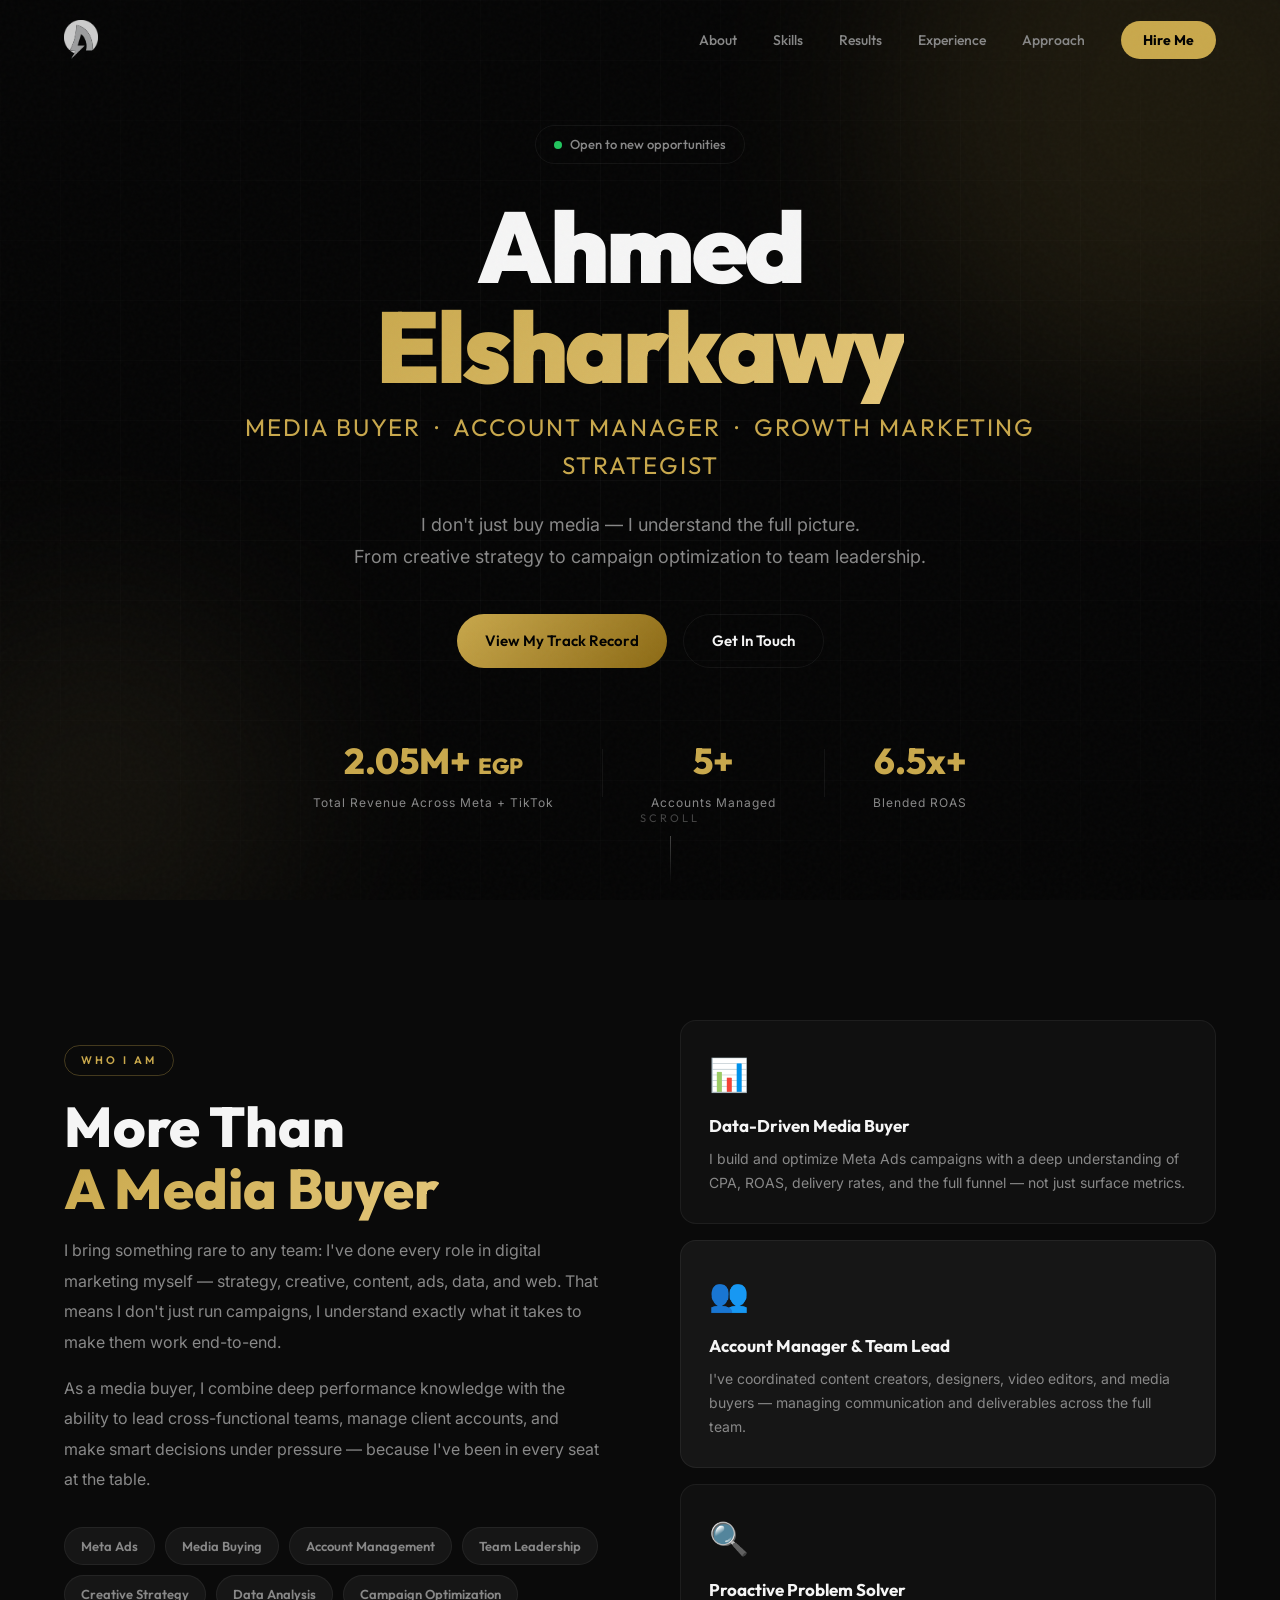
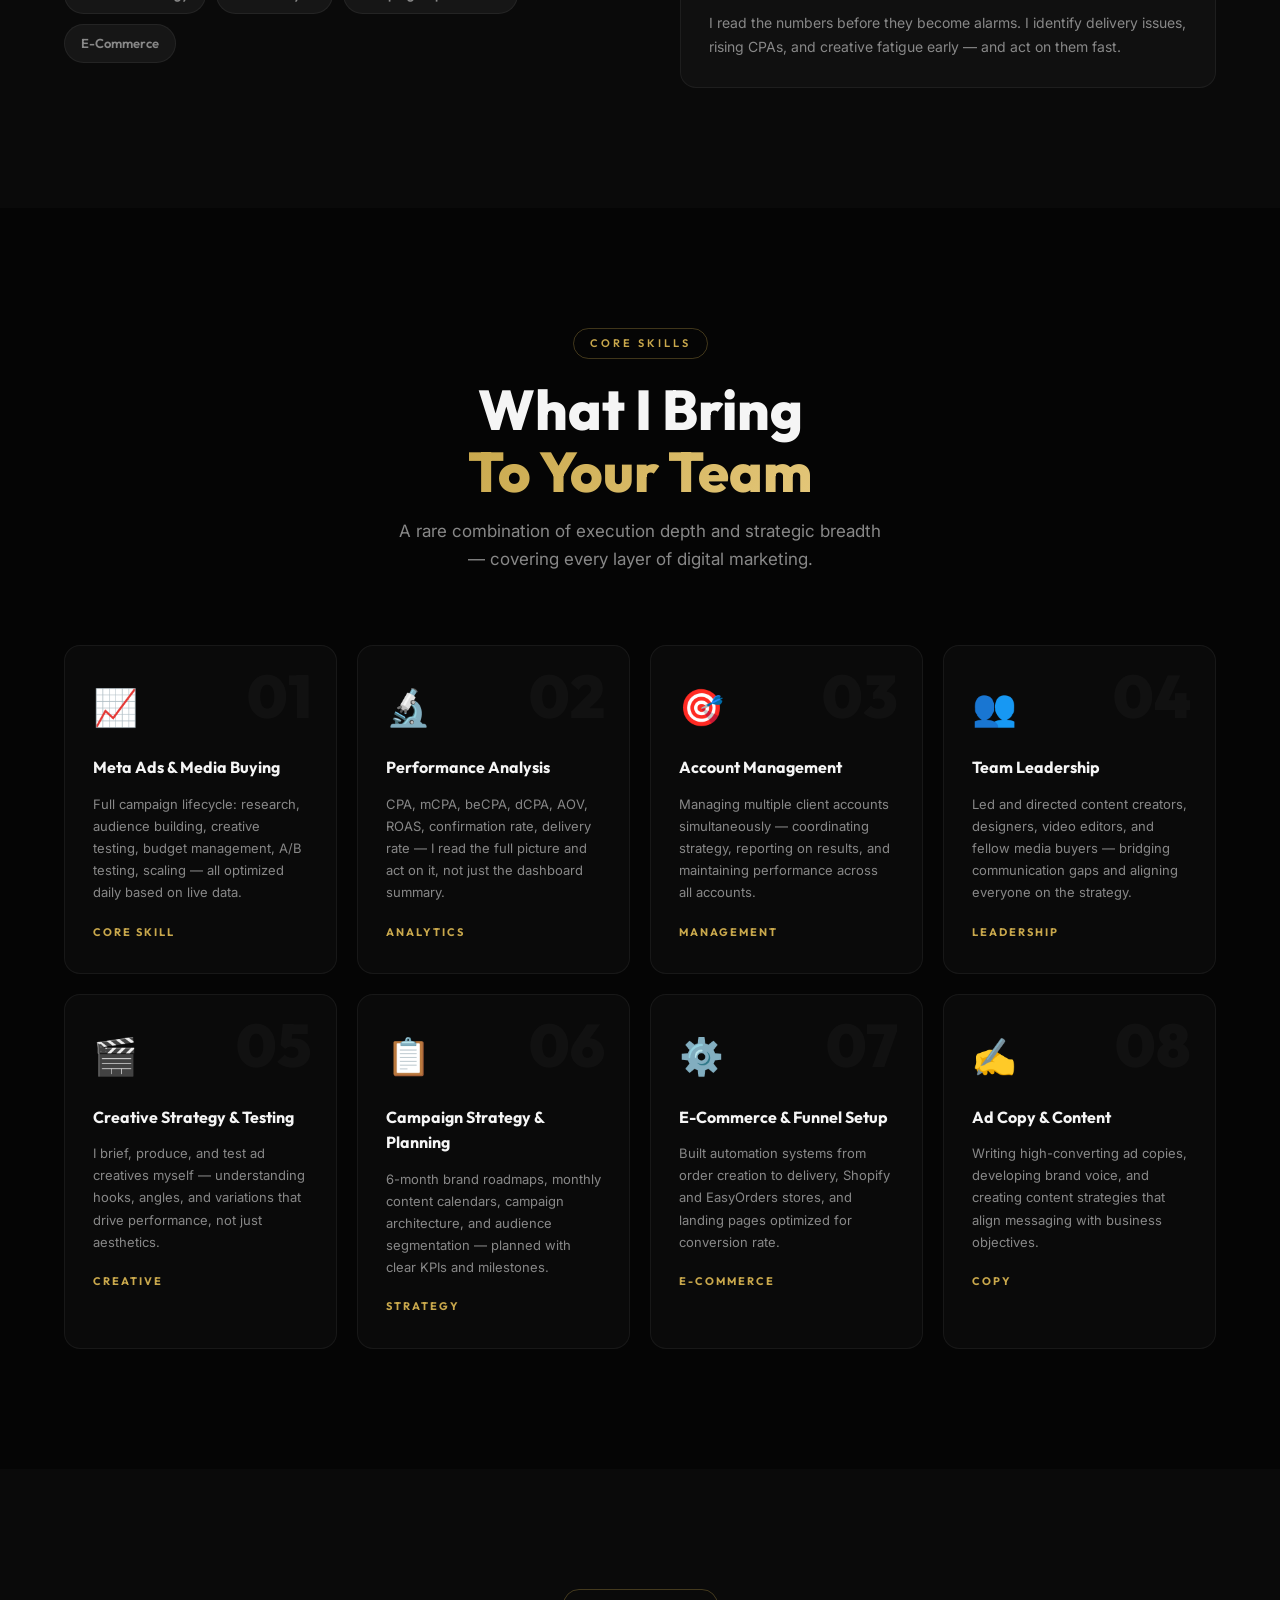
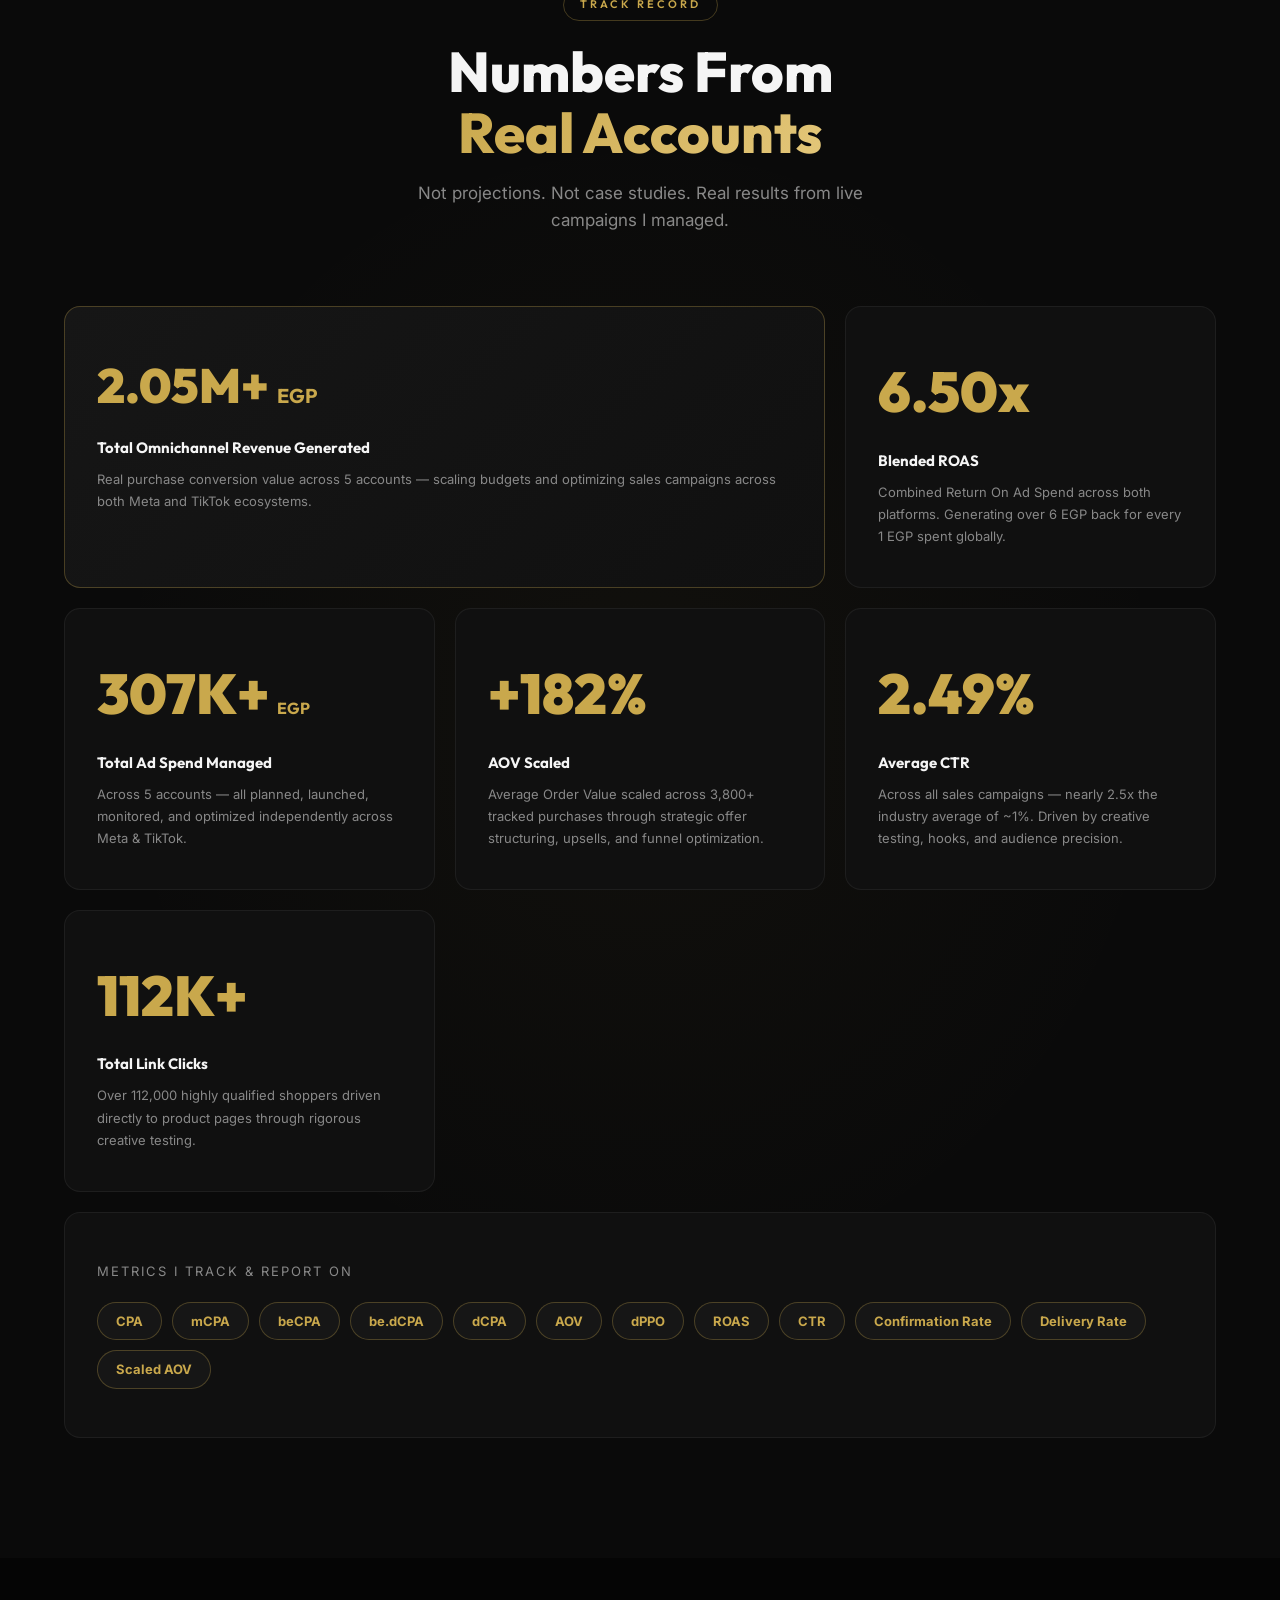
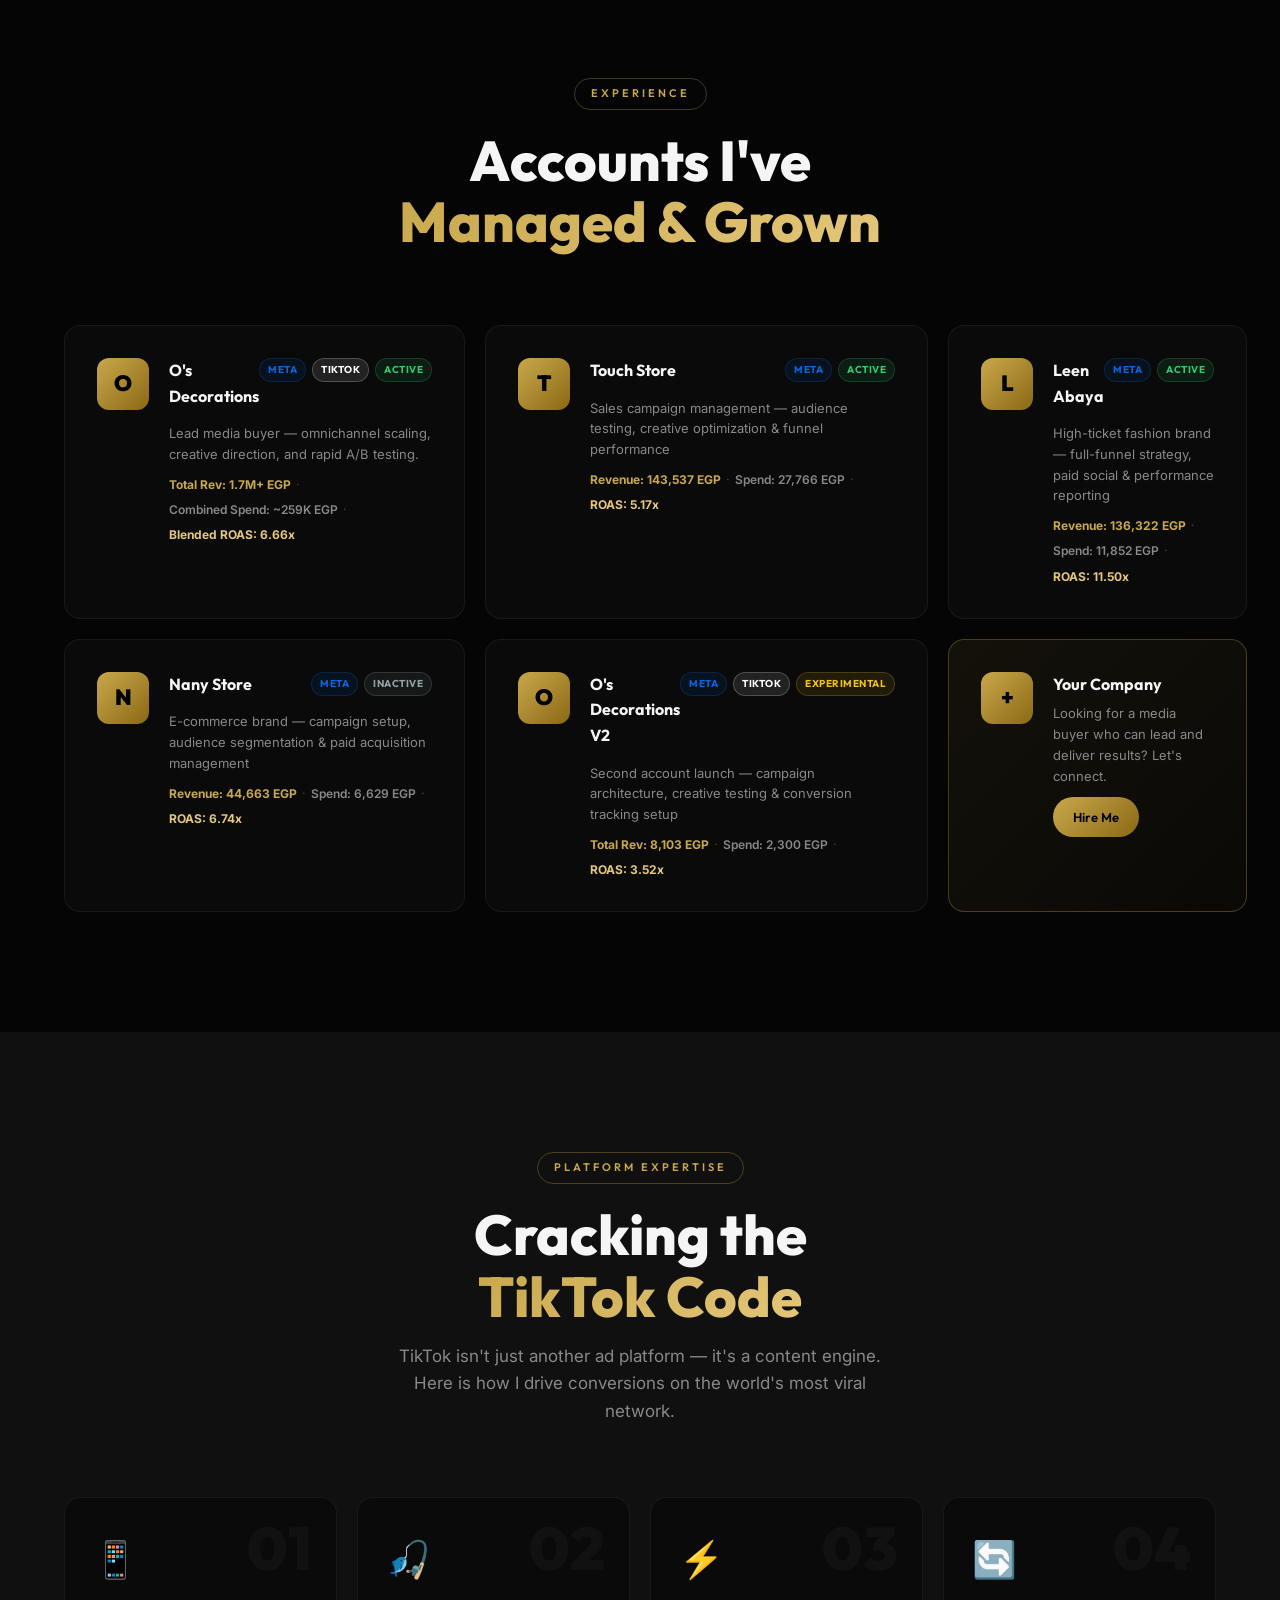
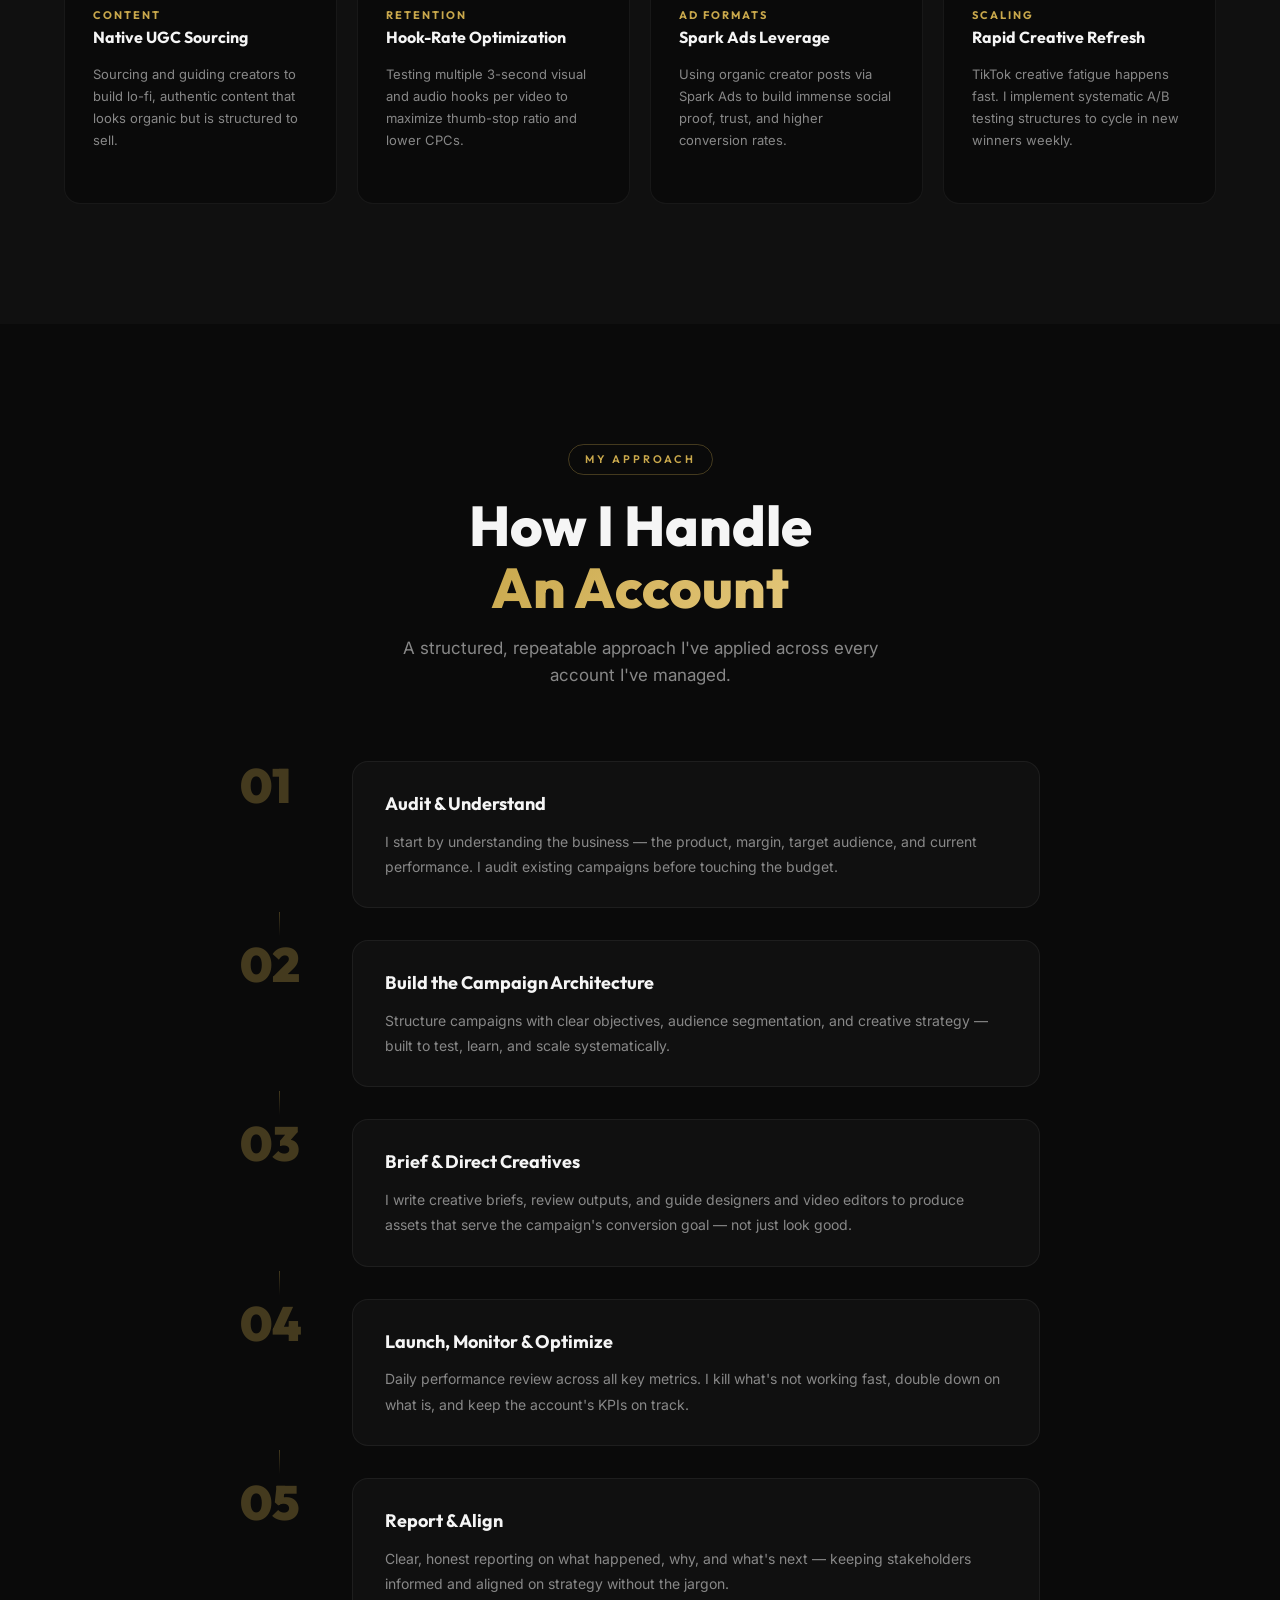
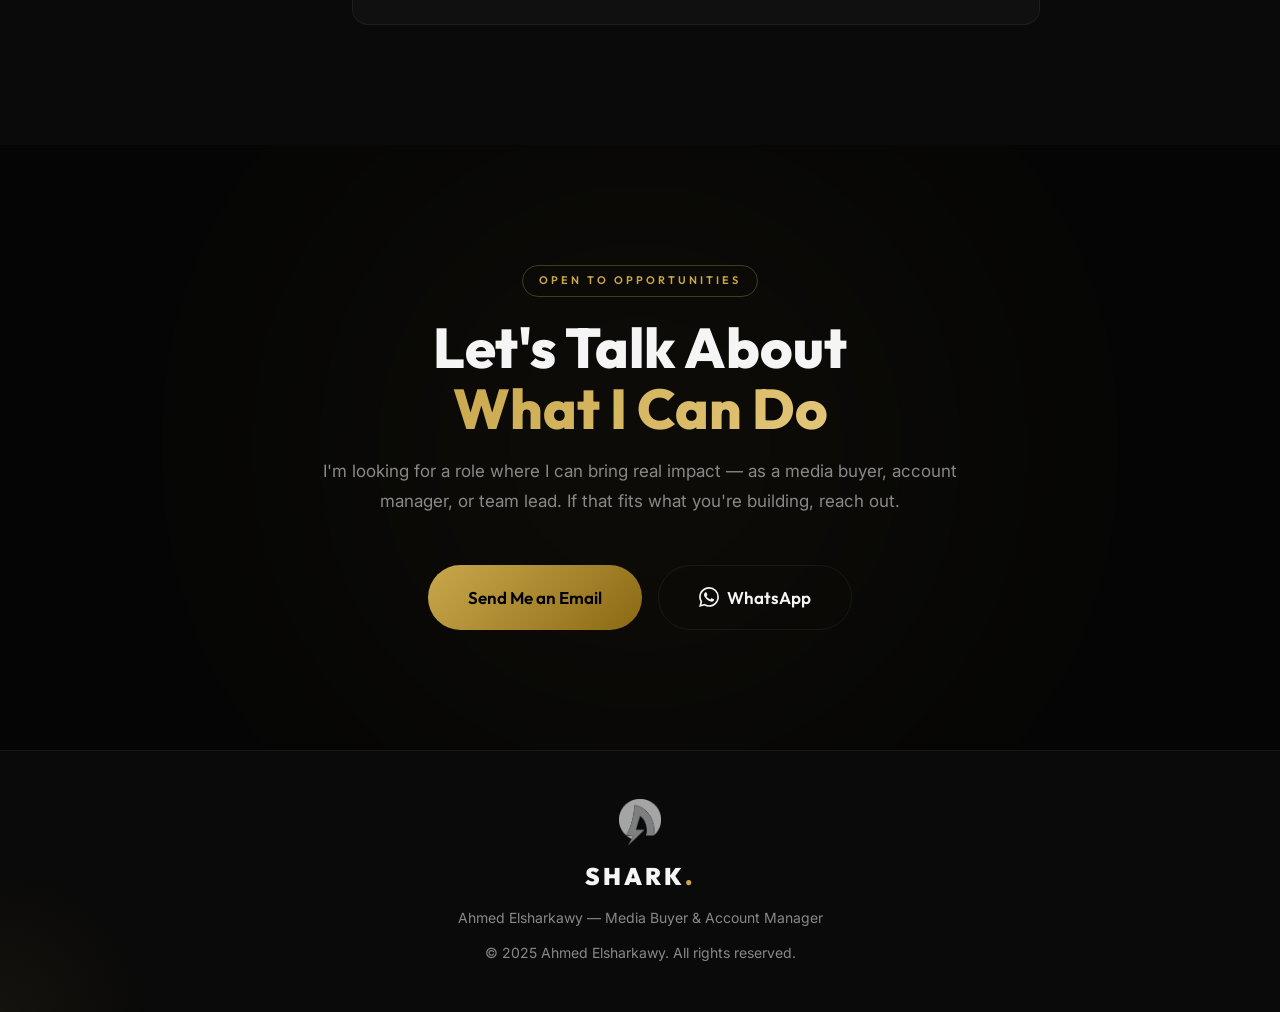
==== index.html @ 5507836d "Revert hero stat back to 'Accounts Managed'" ====
<!DOCTYPE html>
<html lang="en">
<head>
  <meta charset="UTF-8" />
  <meta name="viewport" content="width=device-width, initial-scale=1.0" />
  <meta name="description" content="Ahmed Elsharkawy — Media Buyer & Account Manager. Performance marketing specialist with hands-on experience across Meta Ads, creative production, team leadership, and full-funnel strategy." />
  <title>Ahmed Elsharkawy | Media Buyer & Account Manager</title>
  <link rel="preconnect" href="https://fonts.googleapis.com" />
  <link rel="preconnect" href="https://fonts.gstatic.com" crossorigin />
  <link href="https://fonts.googleapis.com/css2?family=Outfit:wght@300;400;500;600;700;800;900&family=Inter:wght@300;400;500;600&display=swap" rel="stylesheet" />
  <link rel="stylesheet" href="style.css" />
</head>
<body>

  <!-- NAV -->
  <nav class="nav" id="nav">
    <div class="nav-inner">
      <a href="#hero" class="nav-logo">
        <img src="logo.png" alt="SHARK" class="nav-logo-img" />
      </a>
      <ul class="nav-links">
        <li><a href="#about">About</a></li>
        <li><a href="#services">Skills</a></li>
        <li><a href="#results">Results</a></li>
        <li><a href="#brands">Experience</a></li>
        <li><a href="#process">Approach</a></li>
        <li><a href="#contact" class="nav-cta">Hire Me</a></li>
      </ul>
      <button class="nav-hamburger" id="hamburger" aria-label="Toggle menu">
        <span></span><span></span><span></span>
      </button>
    </div>
  </nav>

  <!-- HERO -->
  <section class="hero" id="hero">
    <div class="hero-bg-grid"></div>
    <div class="hero-glow hero-glow-1"></div>
    <div class="hero-glow hero-glow-2"></div>
    <div class="hero-content">
      <div class="hero-badge">
        <span class="badge-dot"></span>
        Open to new opportunities
      </div>
      <h1 class="hero-title">
        Ahmed<br />
        <span class="gradient-text">Elsharkawy</span>
      </h1>
      <p class="hero-role">Media Buyer &nbsp;·&nbsp; Account Manager &nbsp;·&nbsp; Growth Marketing Strategist</p>
      <p class="hero-sub">
        I don't just buy media — I understand the full picture.<br />
        From creative strategy to campaign optimization to team leadership.
      </p>
      <div class="hero-actions">
        <a href="#results" class="btn btn-primary">View My Track Record</a>
        <a href="#contact" class="btn btn-ghost">Get In Touch</a>
      </div>
      <div class="hero-stats">
        <div class="hero-stat">
          <span class="hero-stat-num">2.05M+ <span style="font-size:22px;color:var(--gold)">EGP</span></span>
          <span class="hero-stat-label">Total Revenue Across Meta + TikTok</span>
        </div>
        <div class="hero-stat-divider"></div>
        <div class="hero-stat">
          <span class="hero-stat-num" data-target="5" data-suffix="+">0</span>
          <span class="hero-stat-label">Accounts Managed</span>
        </div>
        <div class="hero-stat-divider"></div>
        <div class="hero-stat">
          <span class="hero-stat-num">6.5x+</span>
          <span class="hero-stat-label">Blended ROAS</span>
        </div>
      </div>
    </div>
    <div class="hero-scroll">
      <span>Scroll</span>
      <div class="scroll-line"></div>
    </div>
  </section>

  <!-- ABOUT -->
  <section class="about section" id="about">
    <div class="container">
      <div class="about-grid">
        <div class="about-text">
          <span class="section-tag">Who I Am</span>
          <h2 class="section-title">More Than<br /><span class="gradient-text">A Media Buyer</span></h2>
          <p class="about-desc">
            I bring something rare to any team: I've done every role in digital marketing myself — 
            strategy, creative, content, ads, data, and web. That means I don't just run campaigns,
            I understand exactly what it takes to make them work end-to-end.
          </p>
          <p class="about-desc">
            As a media buyer, I combine deep performance knowledge with the ability to lead 
            cross-functional teams, manage client accounts, and make smart decisions under pressure — 
            because I've been in every seat at the table.
          </p>
          <div class="about-tags">
            <span class="tag">Meta Ads</span>
            <span class="tag">Media Buying</span>
            <span class="tag">Account Management</span>
            <span class="tag">Team Leadership</span>
            <span class="tag">Creative Strategy</span>
            <span class="tag">Data Analysis</span>
            <span class="tag">Campaign Optimization</span>
            <span class="tag">E-Commerce</span>
          </div>
        </div>
        <div class="about-visual">
          <div class="about-card">
            <div class="about-card-icon">📊</div>
            <h3>Data-Driven Media Buyer</h3>
            <p>I build and optimize Meta Ads campaigns with a deep understanding of CPA, ROAS, delivery rates, and the full funnel — not just surface metrics.</p>
          </div>
          <div class="about-card about-card-alt">
            <div class="about-card-icon">👥</div>
            <h3>Account Manager & Team Lead</h3>
            <p>I've coordinated content creators, designers, video editors, and media buyers — managing communication and deliverables across the full team.</p>
          </div>
          <div class="about-card">
            <div class="about-card-icon">🔍</div>
            <h3>Proactive Problem Solver</h3>
            <p>I read the numbers before they become alarms. I identify delivery issues, rising CPAs, and creative fatigue early — and act on them fast.</p>
          </div>
        </div>
      </div>
    </div>
  </section>

  <!-- SERVICES / SKILLS -->
  <section class="services section" id="services">
    <div class="container">
      <div class="section-header">
        <span class="section-tag">Core Skills</span>
        <h2 class="section-title">What I Bring<br /><span class="gradient-text">To Your Team</span></h2>
        <p class="section-sub">A rare combination of execution depth and strategic breadth — covering every layer of digital marketing.</p>
      </div>
      <div class="services-grid">

        <div class="service-card" data-index="01">
          <div class="service-icon">📈</div>
          <h3>Meta Ads & Media Buying</h3>
          <p>Full campaign lifecycle: research, audience building, creative testing, budget management, A/B testing, scaling — all optimized daily based on live data.</p>
          <div class="service-tag">Core Skill</div>
        </div>

        <div class="service-card" data-index="02">
          <div class="service-icon">🔬</div>
          <h3>Performance Analysis</h3>
          <p>CPA, mCPA, beCPA, dCPA, AOV, ROAS, confirmation rate, delivery rate — I read the full picture and act on it, not just the dashboard summary.</p>
          <div class="service-tag">Analytics</div>
        </div>

        <div class="service-card" data-index="03">
          <div class="service-icon">🎯</div>
          <h3>Account Management</h3>
          <p>Managing multiple client accounts simultaneously — coordinating strategy, reporting on results, and maintaining performance across all accounts.</p>
          <div class="service-tag">Management</div>
        </div>

        <div class="service-card" data-index="04">
          <div class="service-icon">👥</div>
          <h3>Team Leadership</h3>
          <p>Led and directed content creators, designers, video editors, and fellow media buyers — bridging communication gaps and aligning everyone on the strategy.</p>
          <div class="service-tag">Leadership</div>
        </div>

        <div class="service-card" data-index="05">
          <div class="service-icon">🎬</div>
          <h3>Creative Strategy & Testing</h3>
          <p>I brief, produce, and test ad creatives myself — understanding hooks, angles, and variations that drive performance, not just aesthetics.</p>
          <div class="service-tag">Creative</div>
        </div>

        <div class="service-card" data-index="06">
          <div class="service-icon">📋</div>
          <h3>Campaign Strategy & Planning</h3>
          <p>6-month brand roadmaps, monthly content calendars, campaign architecture, and audience segmentation — planned with clear KPIs and milestones.</p>
          <div class="service-tag">Strategy</div>
        </div>

        <div class="service-card" data-index="07">
          <div class="service-icon">⚙️</div>
          <h3>E-Commerce & Funnel Setup</h3>
          <p>Built automation systems from order creation to delivery, Shopify and EasyOrders stores, and landing pages optimized for conversion rate.</p>
          <div class="service-tag">E-Commerce</div>
        </div>

        <div class="service-card" data-index="08">
          <div class="service-icon">✍️</div>
          <h3>Ad Copy & Content</h3>
          <p>Writing high-converting ad copies, developing brand voice, and creating content strategies that align messaging with business objectives.</p>
          <div class="service-tag">Copy</div>
        </div>

      </div>
    </div>
  </section>

  <!-- RESULTS -->
  <section class="results section" id="results">
    <div class="results-bg"></div>
    <div class="container">
      <div class="section-header">
        <span class="section-tag">Track Record</span>
        <h2 class="section-title">Numbers From<br /><span class="gradient-text">Real Accounts</span></h2>
        <p class="section-sub">Not projections. Not case studies. Real results from live campaigns I managed.</p>
      </div>
      <div class="results-grid">
        <div class="result-card result-card-large">
          <div class="result-num"><span class="result-highlight">2.05M+</span><span class="result-unit">EGP</span></div>
          <div class="result-label">Total Omnichannel Revenue Generated</div>
          <div class="result-desc">Real purchase conversion value across 5 accounts — scaling budgets and optimizing sales campaigns across both Meta and TikTok ecosystems.</div>
        </div>
        <div class="result-card">
          <div class="result-num"><span class="result-big">6.50x</span></div>
          <div class="result-label">Blended ROAS</div>
          <div class="result-desc">Combined Return On Ad Spend across both platforms. Generating over 6 EGP back for every 1 EGP spent globally.</div>
        </div>
        <div class="result-card">
          <div class="result-num"><span class="result-big">307K+</span><span class="result-unit" style="font-size:16px">EGP</span></div>
          <div class="result-label">Total Ad Spend Managed</div>
          <div class="result-desc">Across 5 accounts — all planned, launched, monitored, and optimized independently across Meta & TikTok.</div>
        </div>
        <div class="result-card">
          <div class="result-num"><span class="result-big">+182%</span></div>
          <div class="result-label">AOV Scaled</div>
          <div class="result-desc">Average Order Value scaled across 3,800+ tracked purchases through strategic offer structuring, upsells, and funnel optimization.</div>
        </div>
        <div class="result-card">
          <div class="result-num"><span class="result-big">2.49%</span></div>
          <div class="result-label">Average CTR</div>
          <div class="result-desc">Across all sales campaigns — nearly 2.5x the industry average of ~1%. Driven by creative testing, hooks, and audience precision.</div>
        </div>
        <div class="result-card">
          <div class="result-num"><span class="result-big">112K+</span></div>
          <div class="result-label">Total Link Clicks</div>
          <div class="result-desc">Over 112,000 highly qualified shoppers driven directly to product pages through rigorous creative testing.</div>
        </div>
        <div class="result-card result-card-wide">
          <div class="result-metrics">
            <div class="result-metric">
              <span class="metric-label">Metrics I Track & Report On</span>
              <div class="metric-pills">
                <span class="pill">CPA</span>
                <span class="pill">mCPA</span>
                <span class="pill">beCPA</span>
                <span class="pill">be.dCPA</span>
                <span class="pill">dCPA</span>
                <span class="pill">AOV</span>
                <span class="pill">dPPO</span>
                <span class="pill">ROAS</span>
                <span class="pill">CTR</span>
                <span class="pill">Confirmation Rate</span>
                <span class="pill">Delivery Rate</span>
                <span class="pill">Scaled AOV</span>
              </div>
            </div>
          </div>
        </div>
      </div>
    </div>
  </section>

  <!-- EXPERIENCE / BRANDS -->
  <section class="brands section" id="brands">
    <div class="container">
      <div class="section-header">
        <span class="section-tag">Experience</span>
        <h2 class="section-title">Accounts I've<br /><span class="gradient-text">Managed & Grown</span></h2>
      </div>
      <div class="brands-grid">
        <div class="brand-card">
          <div class="brand-letter">O</div>
          <div class="brand-info">
            <div class="brand-card-header">
              <h4>O's Decorations</h4>
              <div class="platform-badges">
                <span class="platform-badge badge-meta">Meta</span>
                <span class="platform-badge badge-tiktok">TikTok</span>
                <span class="platform-badge badge-active">Active</span>
              </div>
            </div>
            <p>Lead media buyer — omnichannel scaling, creative direction, and rapid A/B testing.</p>
            <div class="brand-metrics">
              <span class="brand-revenue">Total Rev: 1.7M+ EGP</span>
              <span class="brand-divider">·</span>
              <span class="brand-spend">Combined Spend: ~259K EGP</span>
              <span class="brand-divider">·</span>
              <span class="brand-roas">Blended ROAS: 6.66x</span>
            </div>
          </div>
        </div>
        <div class="brand-card">
          <div class="brand-letter">T</div>
          <div class="brand-info">
            <div class="brand-card-header">
              <h4>Touch Store</h4>
              <div class="platform-badges">
                <span class="platform-badge badge-meta">Meta</span>
                <span class="platform-badge badge-active">Active</span>
              </div>
            </div>
            <p>Sales campaign management — audience testing, creative optimization & funnel performance</p>
            <div class="brand-metrics">
              <span class="brand-revenue">Revenue: 143,537 EGP</span>
              <span class="brand-divider">·</span>
              <span class="brand-spend">Spend: 27,766 EGP</span>
              <span class="brand-divider">·</span>
              <span class="brand-roas">ROAS: 5.17x</span>
            </div>
          </div>
        </div>
        <div class="brand-card">
          <div class="brand-letter">L</div>
          <div class="brand-info">
            <div class="brand-card-header">
              <h4>Leen Abaya</h4>
              <div class="platform-badges">
                <span class="platform-badge badge-meta">Meta</span>
                <span class="platform-badge badge-active">Active</span>
              </div>
            </div>
            <p>High-ticket fashion brand — full-funnel strategy, paid social & performance reporting</p>
            <div class="brand-metrics">
              <span class="brand-revenue">Revenue: 136,322 EGP</span>
              <span class="brand-divider">·</span>
              <span class="brand-spend">Spend: 11,852 EGP</span>
              <span class="brand-divider">·</span>
              <span class="brand-roas">ROAS: 11.50x</span>
            </div>
          </div>
        </div>
        <div class="brand-card">
          <div class="brand-letter">N</div>
          <div class="brand-info">
            <div class="brand-card-header">
              <h4>Nany Store</h4>
              <div class="platform-badges">
                <span class="platform-badge badge-meta">Meta</span>
                <span class="platform-badge badge-inactive">Inactive</span>
              </div>
            </div>
            <p>E-commerce brand — campaign setup, audience segmentation & paid acquisition management</p>
            <div class="brand-metrics">
              <span class="brand-revenue">Revenue: 44,663 EGP</span>
              <span class="brand-divider">·</span>
              <span class="brand-spend">Spend: 6,629 EGP</span>
              <span class="brand-divider">·</span>
              <span class="brand-roas">ROAS: 6.74x</span>
            </div>
          </div>
        </div>
        <div class="brand-card">
          <div class="brand-letter">O</div>
          <div class="brand-info">
            <div class="brand-card-header">
              <h4>O's Decorations V2</h4>
              <div class="platform-badges">
                <span class="platform-badge badge-meta">Meta</span>
                <span class="platform-badge badge-tiktok">TikTok</span>
                <span class="platform-badge badge-experimental">Experimental</span>
              </div>
            </div>
            <p>Second account launch — campaign architecture, creative testing & conversion tracking setup</p>
            <div class="brand-metrics">
              <span class="brand-revenue">Total Rev: 8,103 EGP</span>
              <span class="brand-divider">·</span>
              <span class="brand-spend">Spend: 2,300 EGP</span>
              <span class="brand-divider">·</span>
              <span class="brand-roas">ROAS: 3.52x</span>
            </div>
          </div>
        </div>
        <div class="brand-card brand-card-cta">
          <div class="brand-letter">+</div>
          <div class="brand-info">
            <h4>Your Company</h4>
            <p>Looking for a media buyer who can lead and deliver results? Let's connect.</p>
            <a href="#contact" class="btn btn-primary btn-sm">Hire Me</a>
          </div>
        </div>
      </div>
    </div>
  </section>

  <!-- TIKTOK STRATEGY -->
  <section class="services section" id="tiktok-strategy" style="background:var(--bg-2)">
    <div class="container">
      <div class="section-header">
        <span class="section-tag">Platform Expertise</span>
        <h2 class="section-title">Cracking the<br /><span class="gradient-text">TikTok Code</span></h2>
        <p class="section-sub">TikTok isn't just another ad platform — it's a content engine. Here is how I drive conversions on the world's most viral network.</p>
      </div>
      <div class="services-grid">
        <div class="service-card" data-index="01">
          <div class="service-icon">📱</div>
          <div class="service-tag">Content</div>
          <h3>Native UGC Sourcing</h3>
          <p>Sourcing and guiding creators to build lo-fi, authentic content that looks organic but is structured to sell.</p>
        </div>
        <div class="service-card" data-index="02">
          <div class="service-icon">🎣</div>
          <div class="service-tag">Retention</div>
          <h3>Hook-Rate Optimization</h3>
          <p>Testing multiple 3-second visual and audio hooks per video to maximize thumb-stop ratio and lower CPCs.</p>
        </div>
        <div class="service-card" data-index="03">
          <div class="service-icon">⚡</div>
          <div class="service-tag">Ad Formats</div>
          <h3>Spark Ads Leverage</h3>
          <p>Using organic creator posts via Spark Ads to build immense social proof, trust, and higher conversion rates.</p>
        </div>
        <div class="service-card" data-index="04">
          <div class="service-icon">🔄</div>
          <div class="service-tag">Scaling</div>
          <h3>Rapid Creative Refresh</h3>
          <p>TikTok creative fatigue happens fast. I implement systematic A/B testing structures to cycle in new winners weekly.</p>
        </div>
      </div>
    </div>
  </section>

  <!-- APPROACH / PROCESS -->
  <section class="process section" id="process">
    <div class="container">
      <div class="section-header">
        <span class="section-tag">My Approach</span>
        <h2 class="section-title">How I Handle<br /><span class="gradient-text">An Account</span></h2>
        <p class="section-sub">A structured, repeatable approach I've applied across every account I've managed.</p>
      </div>
      <div class="process-steps">
        <div class="process-step">
          <div class="step-num">01</div>
          <div class="step-content">
            <h3>Audit & Understand</h3>
            <p>I start by understanding the business — the product, margin, target audience, and current performance. I audit existing campaigns before touching the budget.</p>
          </div>
        </div>
        <div class="process-connector"></div>
        <div class="process-step">
          <div class="step-num">02</div>
          <div class="step-content">
            <h3>Build the Campaign Architecture</h3>
            <p>Structure campaigns with clear objectives, audience segmentation, and creative strategy — built to test, learn, and scale systematically.</p>
          </div>
        </div>
        <div class="process-connector"></div>
        <div class="process-step">
          <div class="step-num">03</div>
          <div class="step-content">
            <h3>Brief & Direct Creatives</h3>
            <p>I write creative briefs, review outputs, and guide designers and video editors to produce assets that serve the campaign's conversion goal — not just look good.</p>
          </div>
        </div>
        <div class="process-connector"></div>
        <div class="process-step">
          <div class="step-num">04</div>
          <div class="step-content">
            <h3>Launch, Monitor & Optimize</h3>
            <p>Daily performance review across all key metrics. I kill what's not working fast, double down on what is, and keep the account's KPIs on track.</p>
          </div>
        </div>
        <div class="process-connector"></div>
        <div class="process-step">
          <div class="step-num">05</div>
          <div class="step-content">
            <h3>Report & Align</h3>
            <p>Clear, honest reporting on what happened, why, and what's next — keeping stakeholders informed and aligned on strategy without the jargon.</p>
          </div>
        </div>
      </div>
    </div>
  </section>

  <!-- CONTACT -->
  <section class="contact section" id="contact">
    <div class="contact-glow"></div>
    <div class="container">
      <div class="contact-inner">
        <span class="section-tag">Open To Opportunities</span>
        <h2 class="section-title">Let's Talk About<br /><span class="gradient-text">What I Can Do</span></h2>
        <p class="contact-sub">I'm looking for a role where I can bring real impact — as a media buyer, account manager, or team lead. If that fits what you're building, reach out.</p>
        <div class="contact-actions">
          <a href="mailto:Ahmedalsharkawy33@gmail.com" class="btn btn-primary btn-lg" id="contact-email">Send Me an Email</a>
          <a href="https://wa.me/201032321766" class="btn btn-ghost btn-lg" id="contact-whatsapp" target="_blank">
            <svg width="20" height="20" viewBox="0 0 24 24" fill="currentColor"><path d="M17.472 14.382c-.297-.149-1.758-.867-2.03-.967-.273-.099-.471-.148-.67.15-.197.297-.767.966-.94 1.164-.173.199-.347.223-.644.075-.297-.15-1.255-.463-2.39-1.475-.883-.788-1.48-1.761-1.653-2.059-.173-.297-.018-.458.13-.606.134-.133.298-.347.446-.52.149-.174.198-.298.298-.497.099-.198.05-.371-.025-.52-.075-.149-.669-1.612-.916-2.207-.242-.579-.487-.5-.669-.51-.173-.008-.371-.01-.57-.01-.198 0-.52.074-.792.372-.272.297-1.04 1.016-1.04 2.479 0 1.462 1.065 2.875 1.213 3.074.149.198 2.096 3.2 5.077 4.487.709.306 1.262.489 1.694.625.712.227 1.36.195 1.871.118.571-.085 1.758-.719 2.006-1.413.248-.694.248-1.289.173-1.413-.074-.124-.272-.198-.57-.347m-5.421 7.403h-.004a9.87 9.87 0 01-5.031-1.378l-.361-.214-3.741.982.998-3.648-.235-.374a9.86 9.86 0 01-1.51-5.26c.001-5.45 4.436-9.884 9.888-9.884 2.64 0 5.122 1.03 6.988 2.898a9.825 9.825 0 012.893 6.994c-.003 5.45-4.437 9.884-9.885 9.884m8.413-18.297A11.815 11.815 0 0012.05 0C5.495 0 .16 5.335.157 11.892c0 2.096.547 4.142 1.588 5.945L.057 24l6.305-1.654a11.882 11.882 0 005.683 1.448h.005c6.554 0 11.89-5.335 11.893-11.893a11.821 11.821 0 00-3.48-8.413Z"/></svg>
            WhatsApp
          </a>
        </div>
      </div>
    </div>
  </section>

  <!-- FOOTER -->
  <footer class="footer">
    <div class="container">
      <div class="footer-inner">
        <div class="footer-brand">
          <img src="logo.png" alt="SHARK" class="footer-logo-img" />
          <span class="footer-logo">SHARK<span>.</span></span>
        </div>
        <p>Ahmed Elsharkawy — Media Buyer & Account Manager</p>
        <p class="footer-copy">© 2025 Ahmed Elsharkawy. All rights reserved.</p>
      </div>
    </div>
  </footer>

  <script src="script.js"></script>
</body>
</html>
---- style.css ----
/* ===== DESIGN TOKENS ===== */
:root {
  --gold: #C9A84C;
  --gold-light: #E4C77A;
  --gold-dark: #8B6914;
  --bg: #050505;
  --bg-1: #0A0A0A;
  --bg-2: #101010;
  --bg-3: #161616;
  --bg-4: #1E1E1E;
  --text: #F5F5F5;
  --text-muted: #888888;
  --text-dim: #444444;
  --border: rgba(255,255,255,0.06);
  --border-gold: rgba(201, 168, 76, 0.3);
  --radius: 16px;
  --radius-sm: 8px;
  --radius-lg: 24px;
  --shadow: 0 20px 60px rgba(0,0,0,0.7);
  --shadow-gold: 0 0 40px rgba(201,168,76,0.12);
  --font: 'Outfit', sans-serif;
  --font-body: 'Inter', sans-serif;
}

/* ===== RESET ===== */
*, *::before, *::after { box-sizing: border-box; margin: 0; padding: 0; }
html { scroll-behavior: smooth; }
body {
  background: var(--bg);
  color: var(--text);
  font-family: var(--font);
  line-height: 1.6;
  overflow-x: hidden;
}
a { text-decoration: none; color: inherit; }
ul { list-style: none; }
img { max-width: 100%; }

/* ===== UTILITY ===== */
.container { max-width: 1200px; margin: 0 auto; padding: 0 24px; }
.section { padding: 120px 0; }
.gradient-text {
  background: linear-gradient(135deg, var(--gold), var(--gold-light));
  -webkit-background-clip: text;
  -webkit-text-fill-color: transparent;
  background-clip: text;
}
.section-tag {
  display: inline-block;
  font-size: 11px;
  font-weight: 600;
  letter-spacing: 3px;
  text-transform: uppercase;
  color: var(--gold);
  border: 1px solid var(--border-gold);
  padding: 6px 16px;
  border-radius: 100px;
  margin-bottom: 20px;
}
.section-title {
  font-size: clamp(36px, 5vw, 56px);
  font-weight: 800;
  line-height: 1.1;
  margin-bottom: 16px;
}
.section-sub {
  font-size: 17px;
  color: var(--text-muted);
  font-family: var(--font-body);
  max-width: 500px;
  margin: 0 auto;
}
.section-header { text-align: center; margin-bottom: 72px; }

/* ===== BUTTONS ===== */
.btn {
  display: inline-flex;
  align-items: center;
  gap: 8px;
  font-family: var(--font);
  font-weight: 600;
  font-size: 15px;
  padding: 14px 28px;
  border-radius: 100px;
  border: none;
  cursor: pointer;
  transition: all 0.3s ease;
}
.btn-primary {
  background: linear-gradient(135deg, var(--gold), var(--gold-dark));
  color: #000;
}
.btn-primary:hover {
  transform: translateY(-2px);
  box-shadow: 0 12px 40px rgba(201,168,76,0.4);
}
.btn-ghost {
  background: transparent;
  color: var(--text);
  border: 1px solid var(--border);
}
.btn-ghost:hover {
  border-color: var(--gold);
  color: var(--gold);
  transform: translateY(-2px);
}
.btn-lg { padding: 18px 40px; font-size: 17px; }
.btn-sm { padding: 10px 20px; font-size: 13px; }

/* ===== NAV ===== */
.nav {
  position: fixed;
  top: 0; left: 0; right: 0;
  z-index: 100;
  padding: 20px 0;
  transition: all 0.3s ease;
}
.nav.scrolled {
  background: rgba(8,8,8,0.9);
  backdrop-filter: blur(20px);
  padding: 14px 0;
  border-bottom: 1px solid var(--border);
}
.nav-inner {
  max-width: 1200px;
  margin: 0 auto;
  padding: 0 24px;
  display: flex;
  align-items: center;
  justify-content: space-between;
}
.nav-logo {
  display: flex;
  align-items: center;
}
.nav-logo-img {
  height: 40px;
  width: auto;
  transition: opacity 0.3s ease;
}
.nav-logo:hover .nav-logo-img {
  opacity: 0.8;
}
.nav-logo span { color: var(--gold); }
.footer-brand {
  display: flex;
  flex-direction: column;
  align-items: center;
  gap: 10px;
}
.footer-logo-img {
  height: 48px;
  width: auto;
  opacity: 0.8;
}
.nav-links {
  display: flex;
  align-items: center;
  gap: 36px;
}
.nav-links a {
  font-size: 14px;
  font-weight: 500;
  color: var(--text-muted);
  transition: color 0.2s;
}
.nav-links a:hover { color: var(--text); }
.nav-links .nav-cta {
  background: var(--gold);
  color: #000;
  padding: 10px 22px;
  border-radius: 100px;
  font-weight: 700;
}
.nav-links .nav-cta:hover {
  background: var(--gold-light);
  color: #000;
  transform: translateY(-1px);
}
.nav-hamburger {
  display: none;
  flex-direction: column;
  gap: 5px;
  background: none;
  border: none;
  cursor: pointer;
  padding: 4px;
}
.nav-hamburger span {
  display: block;
  width: 24px;
  height: 2px;
  background: var(--text);
  border-radius: 2px;
  transition: all 0.3s;
}

/* ===== HERO ===== */
.hero {
  min-height: 100vh;
  display: flex;
  align-items: center;
  justify-content: center;
  position: relative;
  overflow: hidden;
  padding: 120px 24px 80px;
}
.hero-bg-grid {
  position: absolute;
  inset: 0;
  background-image:
    linear-gradient(rgba(255,255,255,0.03) 1px, transparent 1px),
    linear-gradient(90deg, rgba(255,255,255,0.03) 1px, transparent 1px);
  background-size: 60px 60px;
  mask-image: radial-gradient(ellipse 80% 80% at 50% 50%, black 0%, transparent 100%);
}
.hero-glow {
  position: absolute;
  border-radius: 50%;
  filter: blur(100px);
  opacity: 0.12;
  pointer-events: none;
}
.hero-glow-1 {
  width: 600px; height: 600px;
  background: var(--gold);
  top: -200px; right: -200px;
}
.hero-glow-2 {
  width: 400px; height: 400px;
  background: var(--gold-light);
  bottom: -100px; left: -100px;
  opacity: 0.07;
}
.hero-content {
  text-align: center;
  position: relative;
  z-index: 1;
  max-width: 800px;
}
.hero-badge {
  display: inline-flex;
  align-items: center;
  gap: 8px;
  font-size: 13px;
  font-weight: 500;
  color: var(--text-muted);
  border: 1px solid var(--border);
  padding: 8px 18px;
  border-radius: 100px;
  margin-bottom: 32px;
  animation: fadeUp 0.6s ease both;
}
.badge-dot {
  width: 8px; height: 8px;
  background: #22c55e;
  border-radius: 50%;
  animation: pulse-dot 2s infinite;
}
@keyframes pulse-dot {
  0%, 100% { opacity: 1; transform: scale(1); }
  50% { opacity: 0.5; transform: scale(0.8); }
}
.hero-title {
  font-size: clamp(56px, 10vw, 100px);
  font-weight: 900;
  line-height: 1;
  letter-spacing: -3px;
  margin-bottom: 12px;
  animation: fadeUp 0.6s ease 0.1s both;
}
.hero-role {
  font-size: clamp(18px, 3vw, 24px);
  font-weight: 400;
  color: var(--gold);
  letter-spacing: 2px;
  text-transform: uppercase;
  margin-bottom: 24px;
  animation: fadeUp 0.6s ease 0.2s both;
}
.hero-sub {
  font-size: 18px;
  color: var(--text-muted);
  font-family: var(--font-body);
  line-height: 1.8;
  max-width: 600px;
  margin: 0 auto 40px;
  animation: fadeUp 0.6s ease 0.3s both;
}
.hero-actions {
  display: flex;
  gap: 16px;
  justify-content: center;
  margin-bottom: 64px;
  animation: fadeUp 0.6s ease 0.4s both;
}
.hero-stats {
  display: flex;
  align-items: center;
  justify-content: center;
  gap: 48px;
  animation: fadeUp 0.6s ease 0.5s both;
}
.hero-stat { text-align: center; }
.hero-stat-num {
  display: block;
  font-size: 36px;
  font-weight: 800;
  color: var(--gold);
}
.hero-stat-label {
  font-size: 12px;
  color: var(--text-muted);
  font-family: var(--font-body);
  letter-spacing: 1px;
}
.hero-stat-divider {
  width: 1px;
  height: 48px;
  background: var(--border);
}
.hero-scroll {
  position: absolute;
  bottom: 16px;
  left: 50%;
  transform: translateX(-50%);
  display: flex;
  flex-direction: column;
  align-items: center;
  gap: 8px;
  font-size: 11px;
  letter-spacing: 3px;
  text-transform: uppercase;
  color: var(--text-dim);
  animation: fadeUp 0.6s ease 0.8s both;
}
.scroll-line {
  width: 1px;
  height: 48px;
  background: linear-gradient(to bottom, var(--text-dim), transparent);
  animation: scroll-anim 2s infinite;
}
@keyframes scroll-anim {
  0% { transform: scaleY(0); transform-origin: top; }
  50% { transform: scaleY(1); transform-origin: top; }
  51% { transform: scaleY(1); transform-origin: bottom; }
  100% { transform: scaleY(0); transform-origin: bottom; }
}
@keyframes fadeUp {
  from { opacity: 0; transform: translateY(30px); }
  to { opacity: 1; transform: translateY(0); }
}

/* ===== ABOUT ===== */
.about { background: var(--bg-1); }
.about-grid {
  display: grid;
  grid-template-columns: 1fr 1fr;
  gap: 80px;
  align-items: center;
}
.about-desc {
  font-size: 16px;
  color: var(--text-muted);
  font-family: var(--font-body);
  line-height: 1.9;
  margin-bottom: 16px;
}
.about-tags {
  display: flex;
  flex-wrap: wrap;
  gap: 10px;
  margin-top: 32px;
}
.tag {
  font-size: 13px;
  font-weight: 600;
  padding: 8px 16px;
  border-radius: 100px;
  background: var(--bg-3);
  border: 1px solid var(--border);
  color: var(--text-muted);
  transition: all 0.2s;
}
.tag:hover {
  border-color: var(--gold);
  color: var(--gold);
}
.about-visual { display: flex; flex-direction: column; gap: 16px; }
.about-card {
  background: var(--bg-2);
  border: 1px solid var(--border);
  border-radius: var(--radius);
  padding: 28px;
  transition: all 0.3s ease;
}
.about-card:hover {
  border-color: var(--border-gold);
  transform: translateX(8px);
  box-shadow: var(--shadow-gold);
}
.about-card-alt { background: var(--bg-3); }
.about-card-icon { font-size: 32px; margin-bottom: 12px; }
.about-card h3 { font-size: 17px; font-weight: 700; margin-bottom: 8px; }
.about-card p { font-size: 14px; color: var(--text-muted); font-family: var(--font-body); line-height: 1.7; }

/* ===== SERVICES ===== */
.services-grid {
  display: grid;
  grid-template-columns: repeat(4, 1fr);
  gap: 20px;
}
.service-card {
  background: var(--bg-1);
  border: 1px solid var(--border);
  border-radius: var(--radius);
  padding: 32px 28px;
  position: relative;
  overflow: hidden;
  transition: all 0.3s ease;
  cursor: default;
}
.service-card::before {
  content: attr(data-index);
  position: absolute;
  top: 20px;
  right: 24px;
  font-size: 60px;
  font-weight: 900;
  color: rgba(255,255,255,0.03);
  line-height: 1;
  transition: all 0.3s;
}
.service-card:hover {
  border-color: var(--border-gold);
  background: var(--bg-2);
  transform: translateY(-6px);
  box-shadow: var(--shadow-gold);
}
.service-card:hover::before { color: rgba(201,168,76,0.06); }
.service-icon { font-size: 36px; margin-bottom: 20px; }
.service-card h3 { font-size: 16px; font-weight: 700; margin-bottom: 12px; }
.service-card p { font-size: 13px; color: var(--text-muted); font-family: var(--font-body); line-height: 1.7; margin-bottom: 20px; }
.service-tag {
  font-size: 11px;
  font-weight: 700;
  letter-spacing: 2px;
  text-transform: uppercase;
  color: var(--gold);
}

/* ===== RESULTS ===== */
.results { position: relative; overflow: hidden; background: var(--bg-1); }
.results-bg {
  position: absolute;
  inset: 0;
  background: radial-gradient(ellipse 60% 50% at 50% 50%, rgba(201,168,76,0.04) 0%, transparent 70%);
}
.results-grid {
  display: grid;
  grid-template-columns: repeat(3, 1fr);
  gap: 20px;
}
.result-card {
  background: var(--bg-2);
  border: 1px solid var(--border);
  border-radius: var(--radius);
  padding: 40px 32px;
  transition: all 0.3s;
}
.result-card:hover {
  border-color: var(--border-gold);
  transform: translateY(-4px);
}
.result-card-large {
  grid-column: span 2;
  background: linear-gradient(135deg, var(--bg-3), var(--bg-2));
  border-color: var(--border-gold);
}
.result-card-wide { grid-column: span 3; }
.result-num {
  font-size: 48px;
  font-weight: 900;
  margin-bottom: 12px;
  display: flex;
  align-items: baseline;
  gap: 8px;
  flex-wrap: wrap;
}
.result-unit { font-size: 20px; color: var(--gold); font-weight: 700; }
.result-arrow { color: var(--gold); font-size: 32px; }
.result-highlight { color: var(--gold); }
.result-big { color: var(--gold); font-size: 56px; }
.result-label {
  font-size: 15px;
  font-weight: 700;
  margin-bottom: 8px;
}
.result-desc {
  font-size: 13px;
  color: var(--text-muted);
  font-family: var(--font-body);
  line-height: 1.7;
}
.result-metrics { padding: 8px 0; }
.metric-label {
  display: block;
  font-size: 13px;
  color: var(--text-muted);
  letter-spacing: 2px;
  text-transform: uppercase;
  margin-bottom: 20px;
  font-family: var(--font-body);
}
.metric-pills { display: flex; flex-wrap: wrap; gap: 10px; }
.pill {
  font-size: 13px;
  font-weight: 700;
  padding: 8px 18px;
  border-radius: 100px;
  background: var(--bg-3);
  border: 1px solid var(--border-gold);
  color: var(--gold);
  font-family: var(--font-body);
}

/* ===== BRANDS ===== */
.brands-grid {
  display: grid;
  grid-template-columns: repeat(3, 1fr);
  gap: 20px;
}
.brand-card {
  background: var(--bg-1);
  border: 1px solid var(--border);
  border-radius: var(--radius);
  padding: 32px;
  display: flex;
  align-items: flex-start;
  gap: 20px;
  transition: all 0.3s;
}
.brand-card:hover {
  border-color: var(--border-gold);
  transform: translateY(-4px);
  box-shadow: var(--shadow-gold);
}
.brand-card-cta {
  background: linear-gradient(135deg, rgba(201,168,76,0.08), rgba(201,168,76,0.03));
  border-color: var(--border-gold);
}
.brand-letter {
  width: 52px;
  height: 52px;
  background: linear-gradient(135deg, var(--gold), var(--gold-dark));
  border-radius: 12px;
  display: flex;
  align-items: center;
  justify-content: center;
  font-size: 22px;
  font-weight: 900;
  color: #000;
  flex-shrink: 0;
}
.brand-card-header {
  display: flex;
  justify-content: space-between;
  align-items: flex-start;
  margin-bottom: 8px;
}
.platform-badges {
  display: flex;
  gap: 6px;
}
.platform-badge {
  font-size: 10px;
  font-weight: 700;
  padding: 3px 8px;
  border-radius: 100px;
  text-transform: uppercase;
  letter-spacing: 0.5px;
}
.badge-meta { background: rgba(6,104,225,0.1); color: #0668e1; border: 1px solid rgba(6,104,225,0.2); }
.badge-tiktok { background: rgba(255,255,255,0.1); color: #fff; border: 1px solid rgba(255,255,255,0.2); }
.badge-active { background: rgba(46,204,113,0.1); color: #2ecc71; border: 1px solid rgba(46,204,113,0.2); }
.badge-inactive { background: rgba(149,165,166,0.1); color: #95a5a6; border: 1px solid rgba(149,165,166,0.2); }
.badge-experimental { background: rgba(241,196,15,0.1); color: #f1c40f; border: 1px solid rgba(241,196,15,0.2); }
.brand-info h4 { font-size: 16px; font-weight: 700; margin-bottom: 6px; }
.brand-info p { font-size: 13px; color: var(--text-muted); font-family: var(--font-body); line-height: 1.6; margin-bottom: 10px; }
.brand-spend {
  font-size: 12px;
  font-weight: 600;
  color: var(--text-muted);
  font-family: var(--font-body);
}
.brand-metrics {
  display: flex;
  align-items: center;
  flex-wrap: wrap;
  gap: 6px;
  margin-top: 8px;
}
.brand-revenue {
  font-size: 12px;
  font-weight: 700;
  color: var(--gold);
  font-family: var(--font-body);
}
.brand-roas {
  font-size: 12px;
  font-weight: 700;
  color: var(--gold-light);
  font-family: var(--font-body);
}
.brand-divider {
  color: var(--text-dim);
  font-size: 12px;
}

/* ===== PROCESS ===== */
.process { background: var(--bg-1); }
.process-steps { max-width: 800px; margin: 0 auto; }
.process-step {
  display: flex;
  gap: 32px;
  align-items: flex-start;
  position: relative;
}
.step-num {
  font-size: 48px;
  font-weight: 900;
  color: var(--gold);
  opacity: 0.3;
  min-width: 80px;
  line-height: 1;
  transition: opacity 0.3s;
}
.process-step:hover .step-num { opacity: 1; }
.step-content {
  background: var(--bg-2);
  border: 1px solid var(--border);
  border-radius: var(--radius);
  padding: 28px 32px;
  flex: 1;
  transition: all 0.3s;
}
.process-step:hover .step-content {
  border-color: var(--border-gold);
  box-shadow: var(--shadow-gold);
}
.step-content h3 { font-size: 18px; font-weight: 700; margin-bottom: 10px; }
.step-content p { font-size: 14px; color: var(--text-muted); font-family: var(--font-body); line-height: 1.8; }
.process-connector {
  width: 1px;
  height: 24px;
  background: linear-gradient(to bottom, var(--border-gold), transparent);
  margin: 4px 0 4px 39px;
}

/* ===== CONTACT ===== */
.contact {
  position: relative;
  overflow: hidden;
  text-align: center;
}
.contact-glow {
  position: absolute;
  width: 600px;
  height: 600px;
  border-radius: 50%;
  background: var(--gold);
  top: 50%;
  left: 50%;
  transform: translate(-50%, -50%);
  filter: blur(150px);
  opacity: 0.05;
  pointer-events: none;
}
.contact-inner { position: relative; z-index: 1; max-width: 640px; margin: 0 auto; }
.contact-sub {
  font-size: 17px;
  color: var(--text-muted);
  font-family: var(--font-body);
  line-height: 1.8;
  margin-bottom: 48px;
}
.contact-actions { display: flex; gap: 16px; justify-content: center; flex-wrap: wrap; }

/* ===== GRAIN TEXTURE ===== */
body::before {
  content: '';
  position: fixed;
  inset: 0;
  background-image: url("data:image/svg+xml,%3Csvg viewBox='0 0 256 256' xmlns='http://www.w3.org/2000/svg'%3E%3Cfilter id='noise'%3E%3CfeTurbulence type='fractalNoise' baseFrequency='0.9' numOctaves='4' stitchTiles='stitch'/%3E%3C/filter%3E%3Crect width='100%25' height='100%25' filter='url(%23noise)' opacity='1'/%3E%3C/svg%3E");
  opacity: 0.025;
  pointer-events: none;
  z-index: 9999;
}

/* ===== FOOTER ===== */
.footer {
  background: var(--bg-1);
  border-top: 1px solid var(--border);
  padding: 48px 0;
  text-align: center;
}
.footer-inner { display: flex; flex-direction: column; align-items: center; gap: 12px; }
.footer-logo { font-size: 24px; font-weight: 900; letter-spacing: 3px; text-transform: uppercase; }
.footer-logo span { color: var(--gold); }
.footer p { font-size: 14px; color: var(--text-muted); font-family: var(--font-body); }
.footer-copy { font-size: 12px; color: var(--text-dim); }

/* ===== ANIMATIONS ===== */
.reveal {
  opacity: 0;
  transform: translateY(40px);
  transition: opacity 0.7s ease, transform 0.7s ease;
}
.reveal.visible {
  opacity: 1;
  transform: translateY(0);
}

/* ===== RESPONSIVE ===== */
@media (max-width: 1024px) {
  .services-grid { grid-template-columns: repeat(2, 1fr); }
  .results-grid { grid-template-columns: repeat(2, 1fr); }
  .result-card-large { grid-column: span 2; }
  .result-card-wide { grid-column: span 2; }
  .brands-grid { grid-template-columns: repeat(2, 1fr); }
}

@media (max-width: 768px) {
  .section { padding: 80px 0; }
  .about-grid { grid-template-columns: 1fr; gap: 40px; }
  .services-grid { grid-template-columns: 1fr; }
  .results-grid { grid-template-columns: 1fr; }
  .result-card-large { grid-column: span 1; }
  .result-card-wide { grid-column: span 1; }
  .brands-grid { grid-template-columns: 1fr; }
  .hero-stats { flex-direction: column; gap: 24px; }
  .hero-stat-divider { width: 48px; height: 1px; }
  .hero-actions { flex-direction: column; align-items: center; }
  .nav-links { display: none; }
  .nav-hamburger { display: flex; }
  .nav-links.open {
    display: flex;
    flex-direction: column;
    position: fixed;
    top: 70px; left: 0; right: 0;
    background: rgba(8,8,8,0.97);
    backdrop-filter: blur(20px);
    padding: 32px 24px;
    gap: 24px;
    border-bottom: 1px solid var(--border);
  }
}
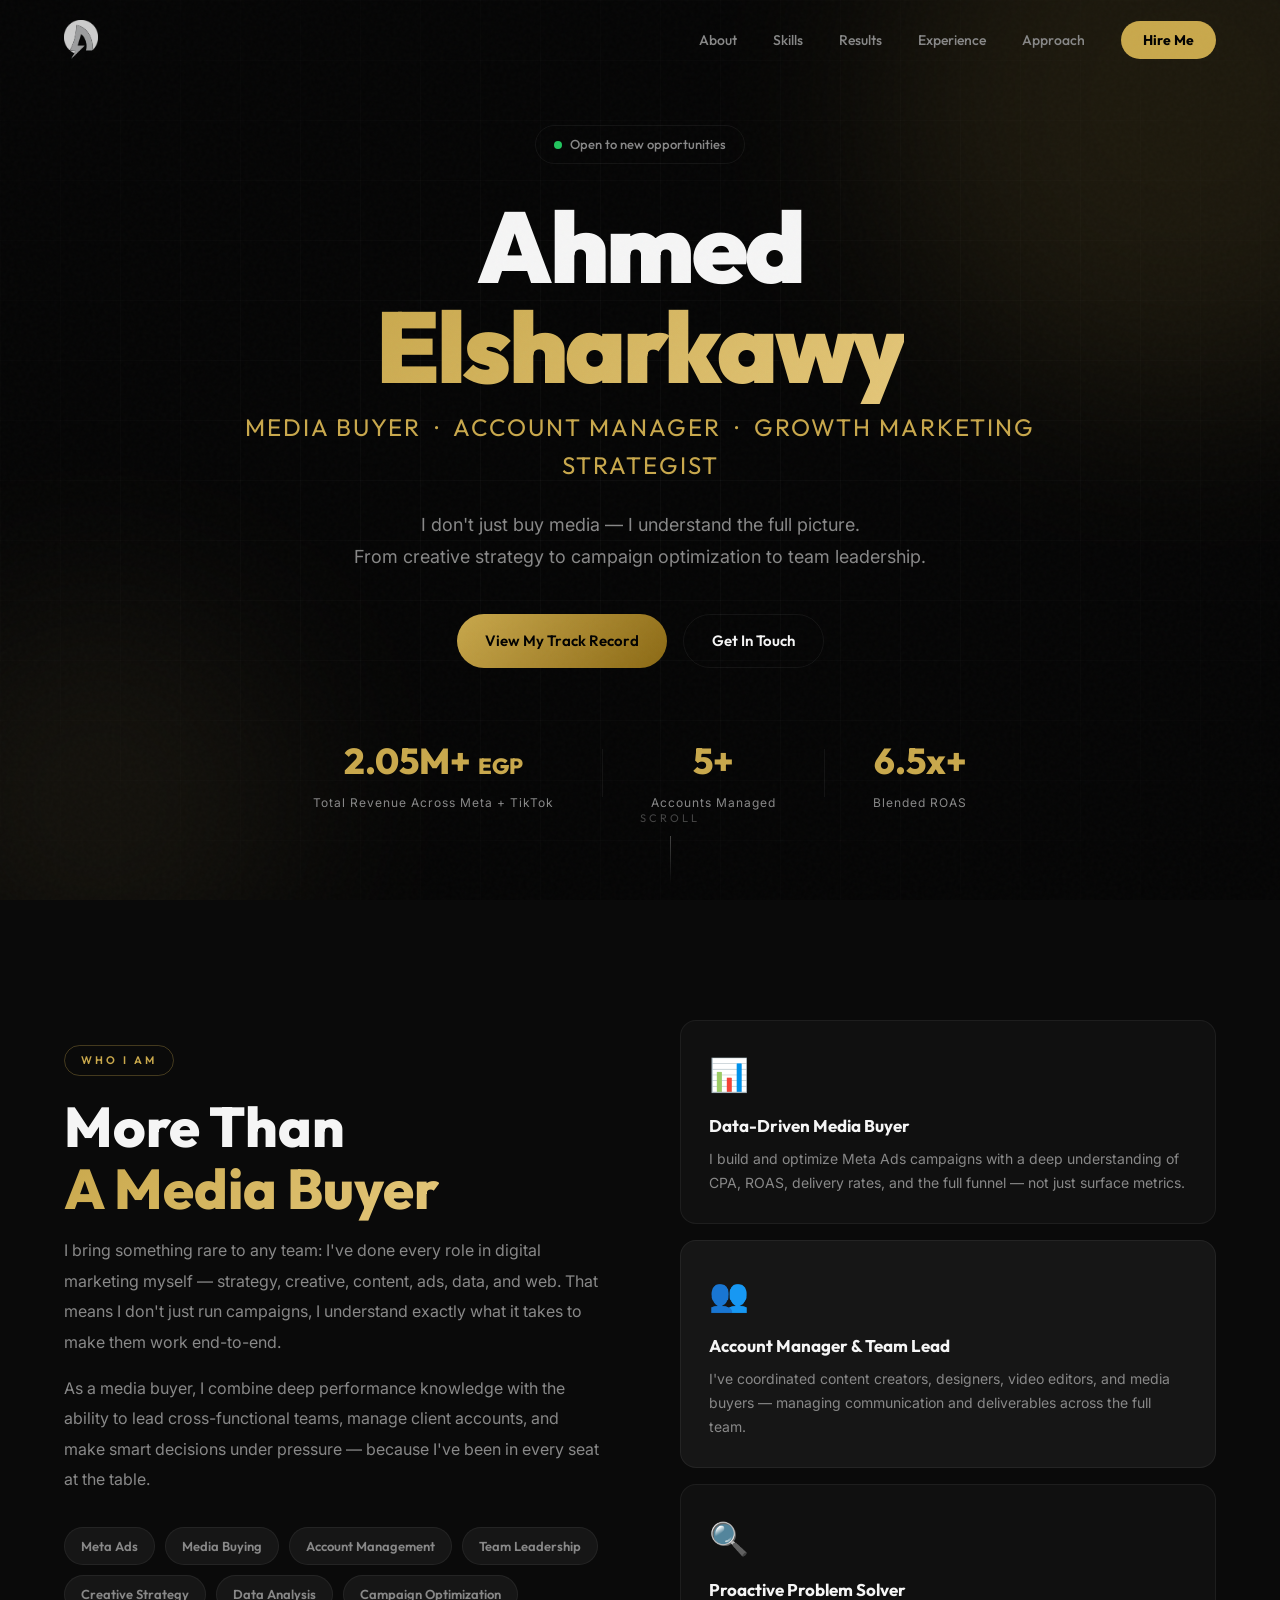
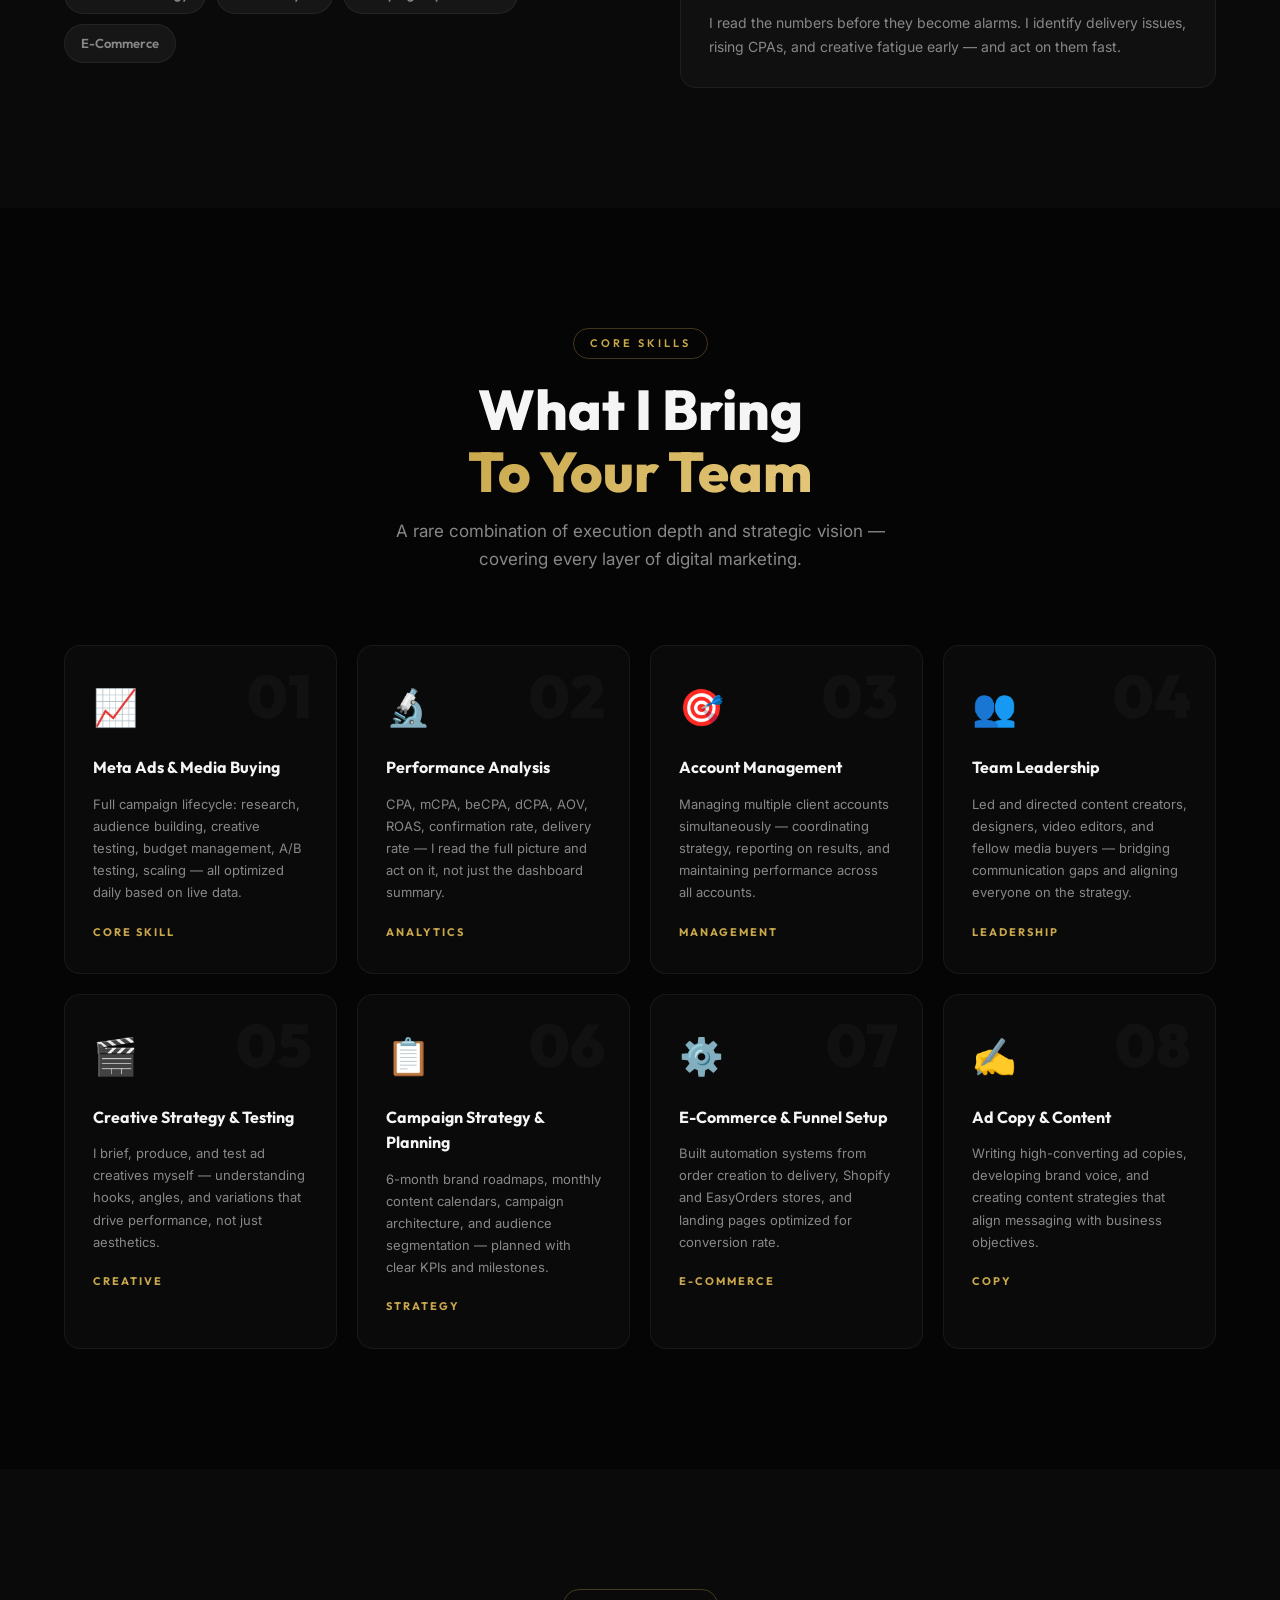
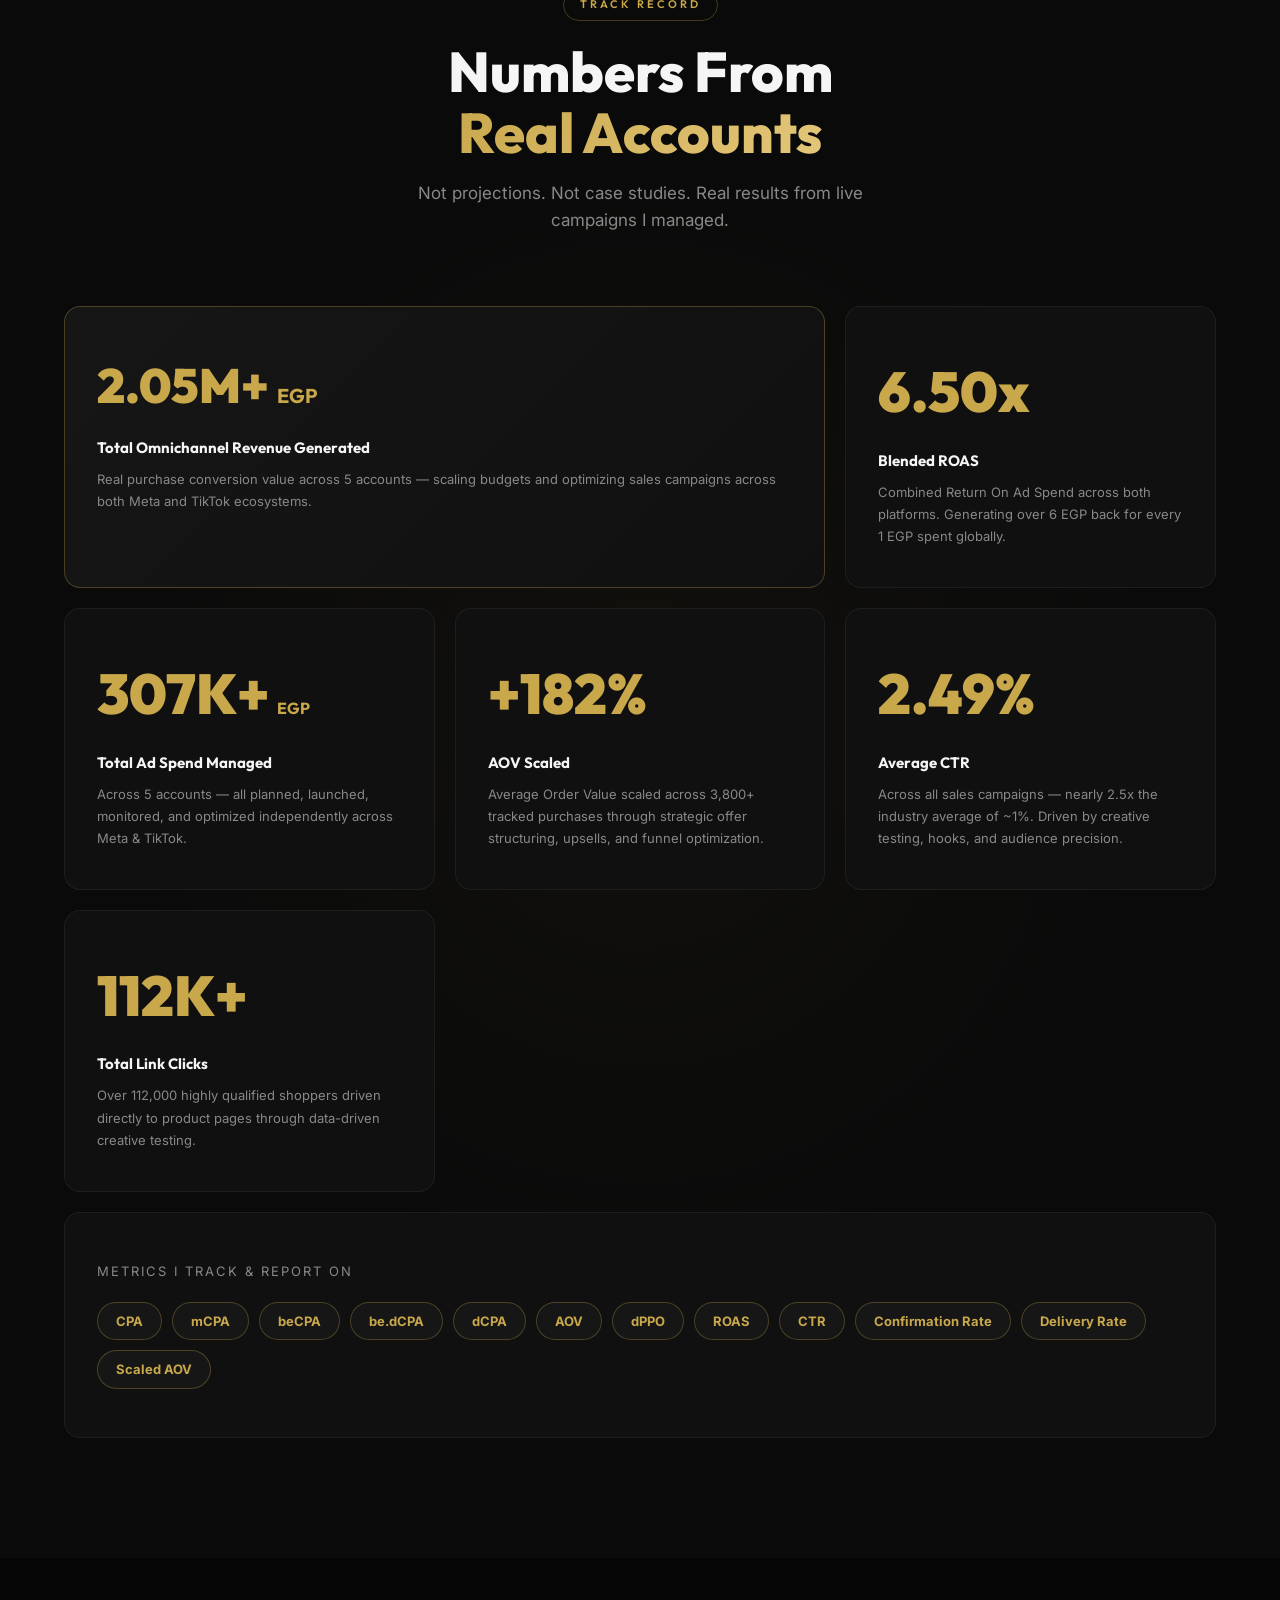
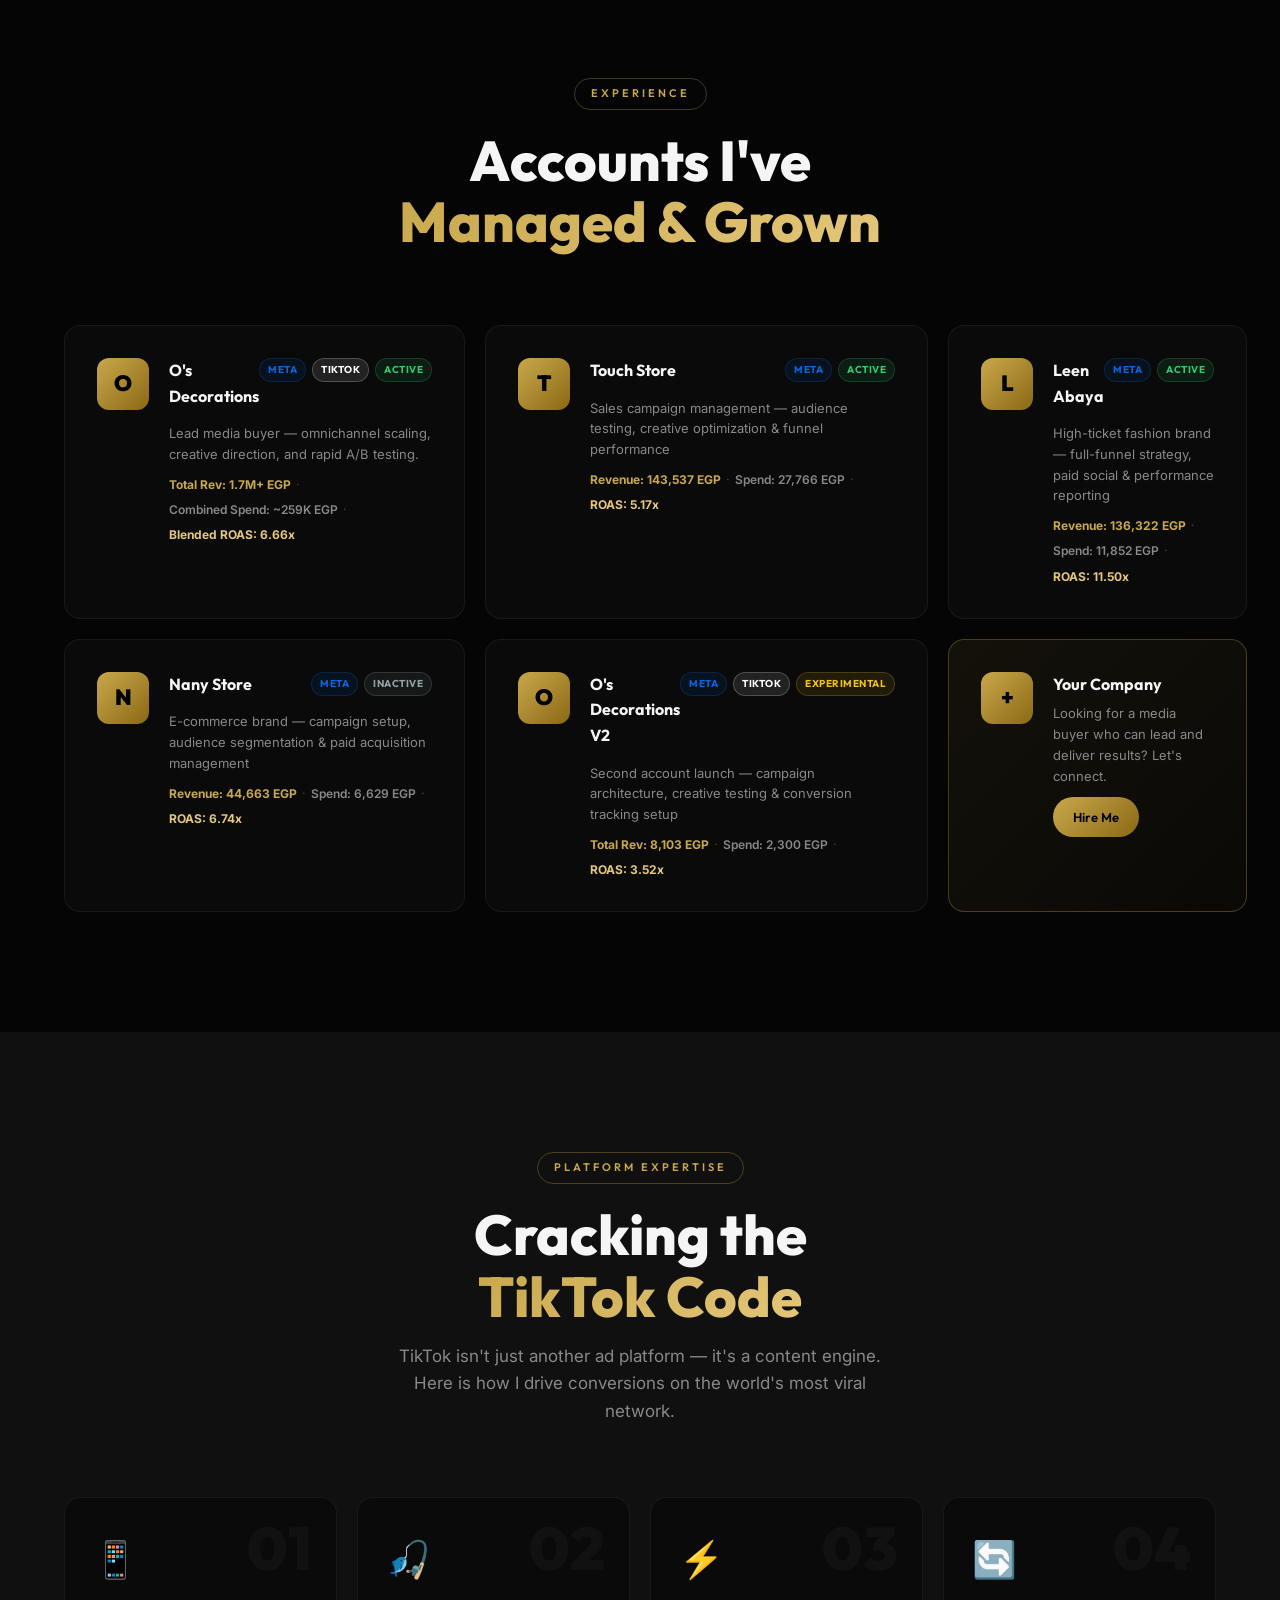
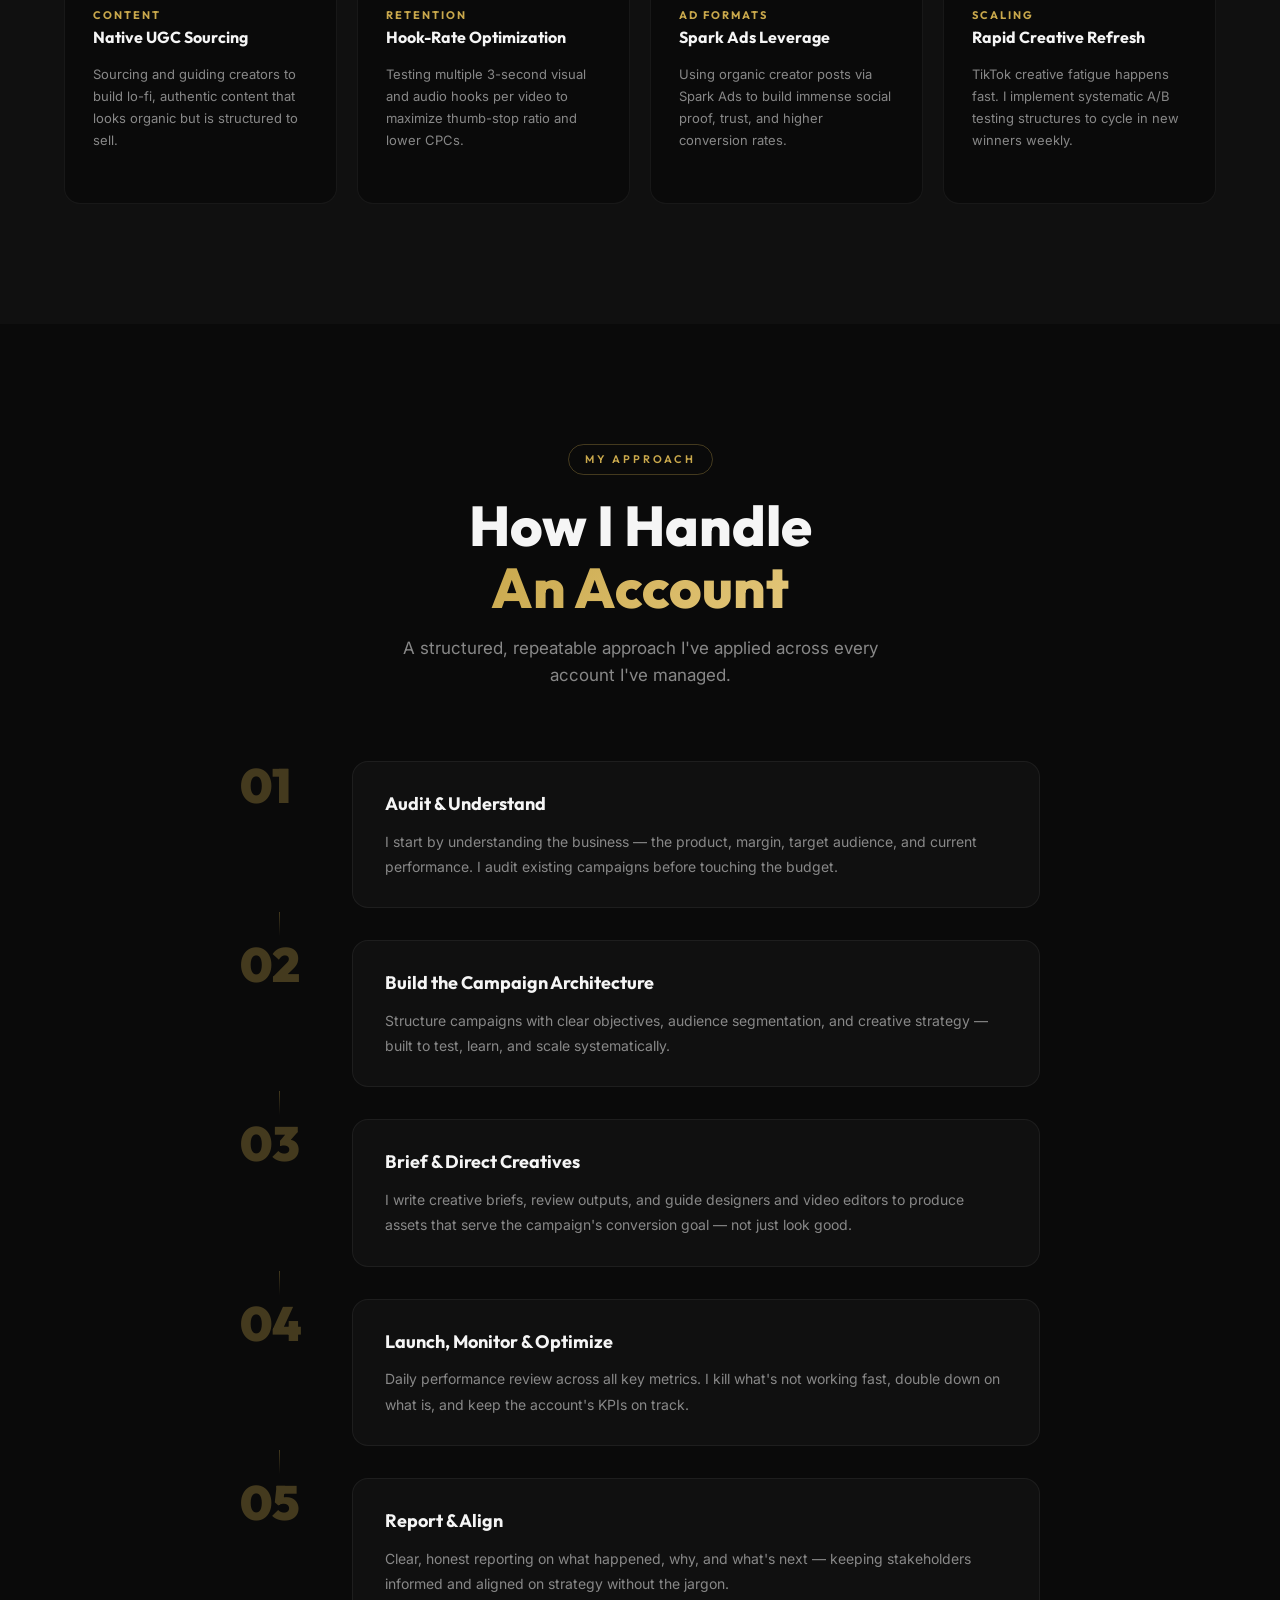
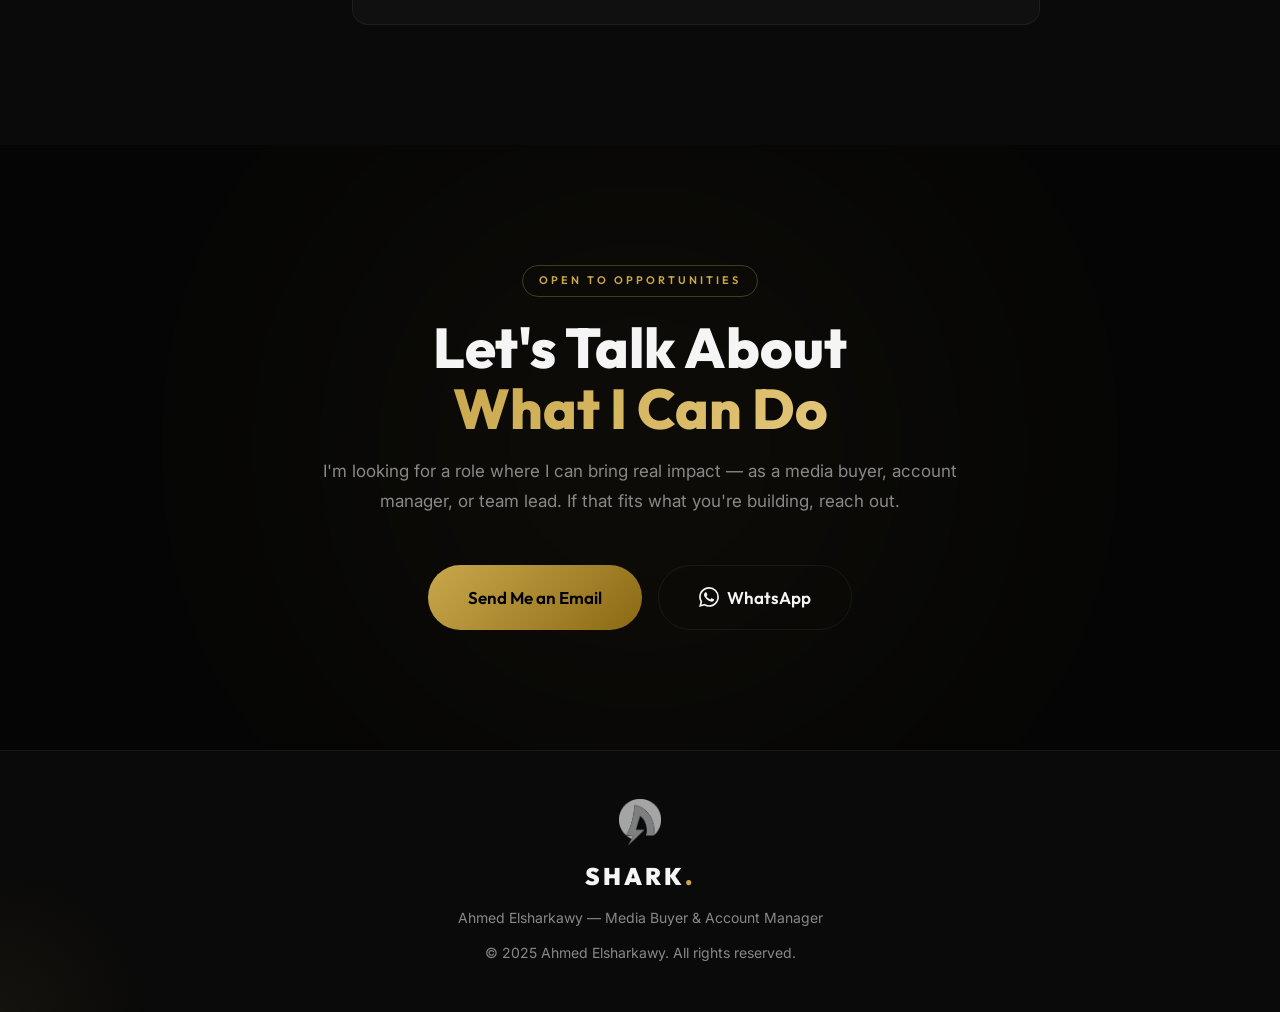
==== commit b9560d5e: "Change strategic breadth to strategic vision, and rigorous to data-driven" ====
--- a/index.html
+++ b/index.html
@@ -133,7 +133,7 @@
       <div class="section-header">
         <span class="section-tag">Core Skills</span>
         <h2 class="section-title">What I Bring<br /><span class="gradient-text">To Your Team</span></h2>
-        <p class="section-sub">A rare combination of execution depth and strategic breadth — covering every layer of digital marketing.</p>
+        <p class="section-sub">A rare combination of execution depth and strategic vision — covering every layer of digital marketing.</p>
       </div>
       <div class="services-grid">
 
@@ -235,7 +235,7 @@
         <div class="result-card">
           <div class="result-num"><span class="result-big">112K+</span></div>
           <div class="result-label">Total Link Clicks</div>
-          <div class="result-desc">Over 112,000 highly qualified shoppers driven directly to product pages through rigorous creative testing.</div>
+          <div class="result-desc">Over 112,000 highly qualified shoppers driven directly to product pages through data-driven creative testing.</div>
         </div>
         <div class="result-card result-card-wide">
           <div class="result-metrics">
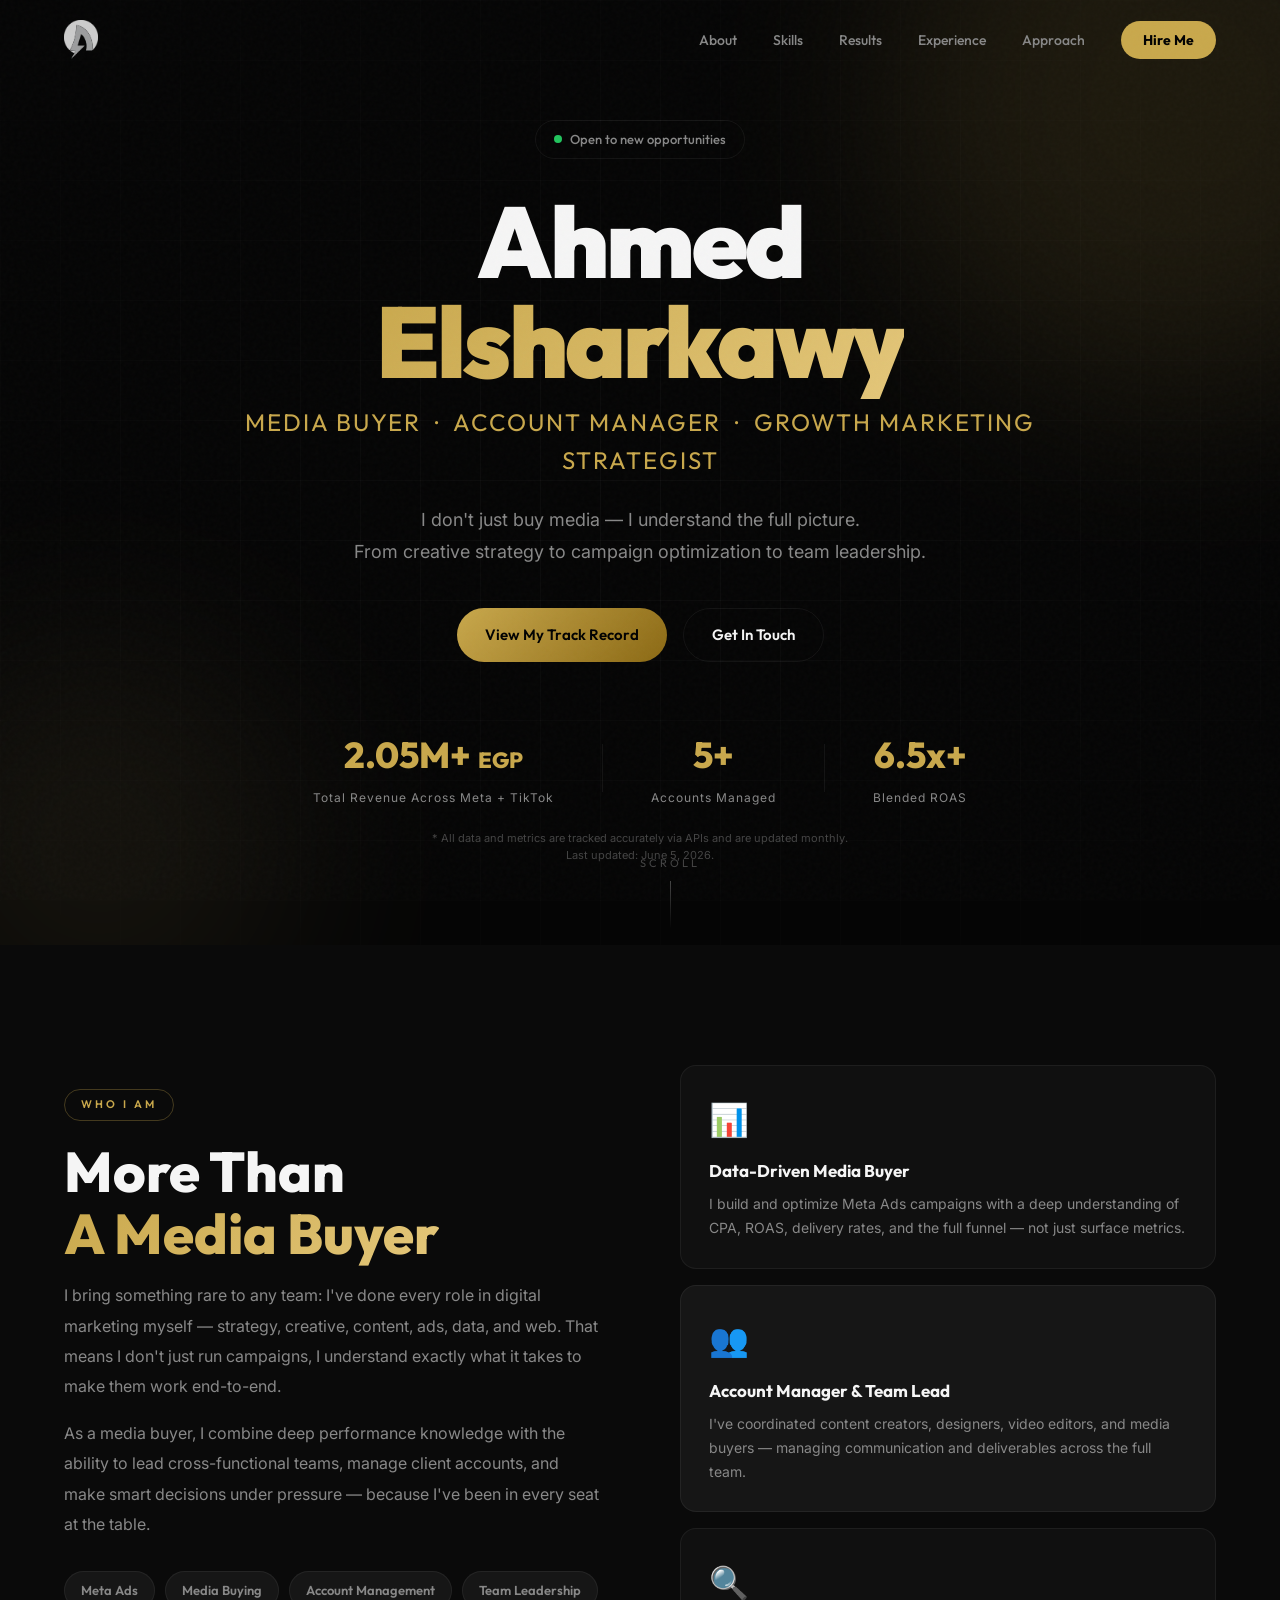
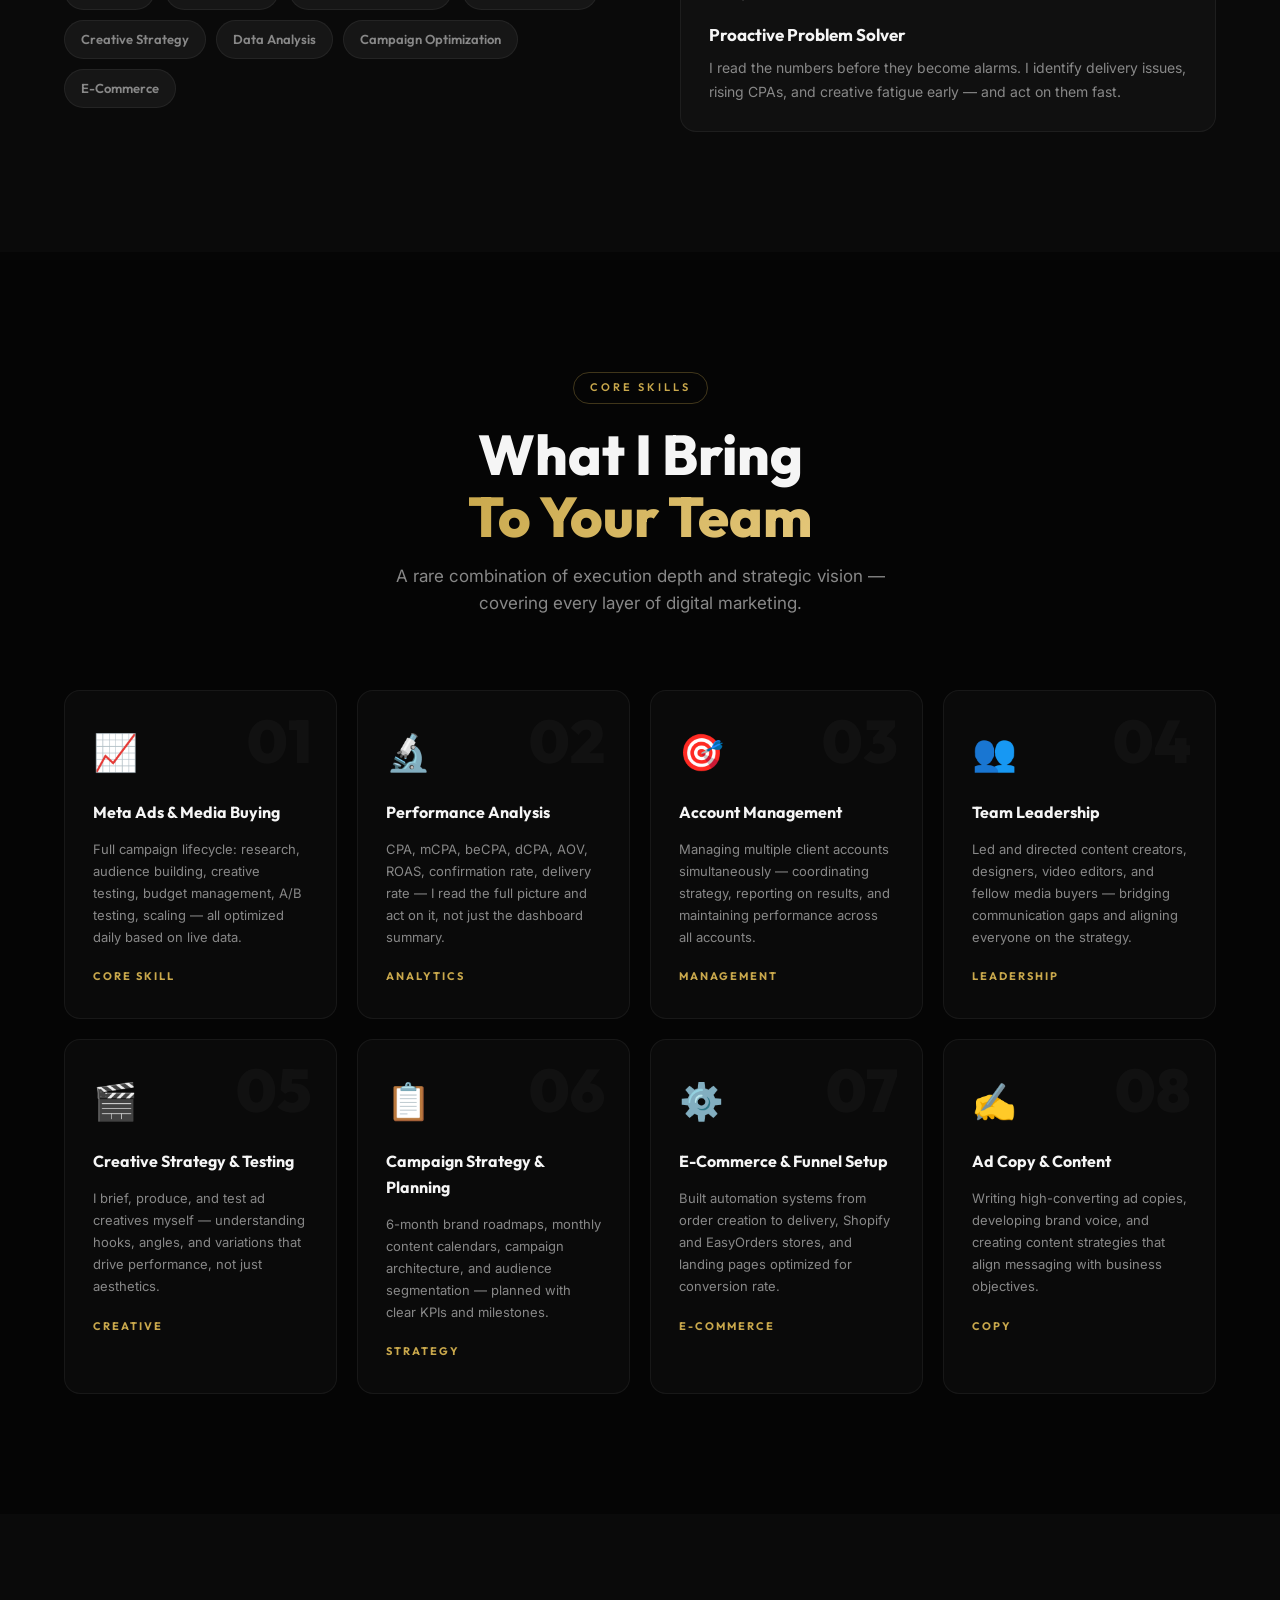
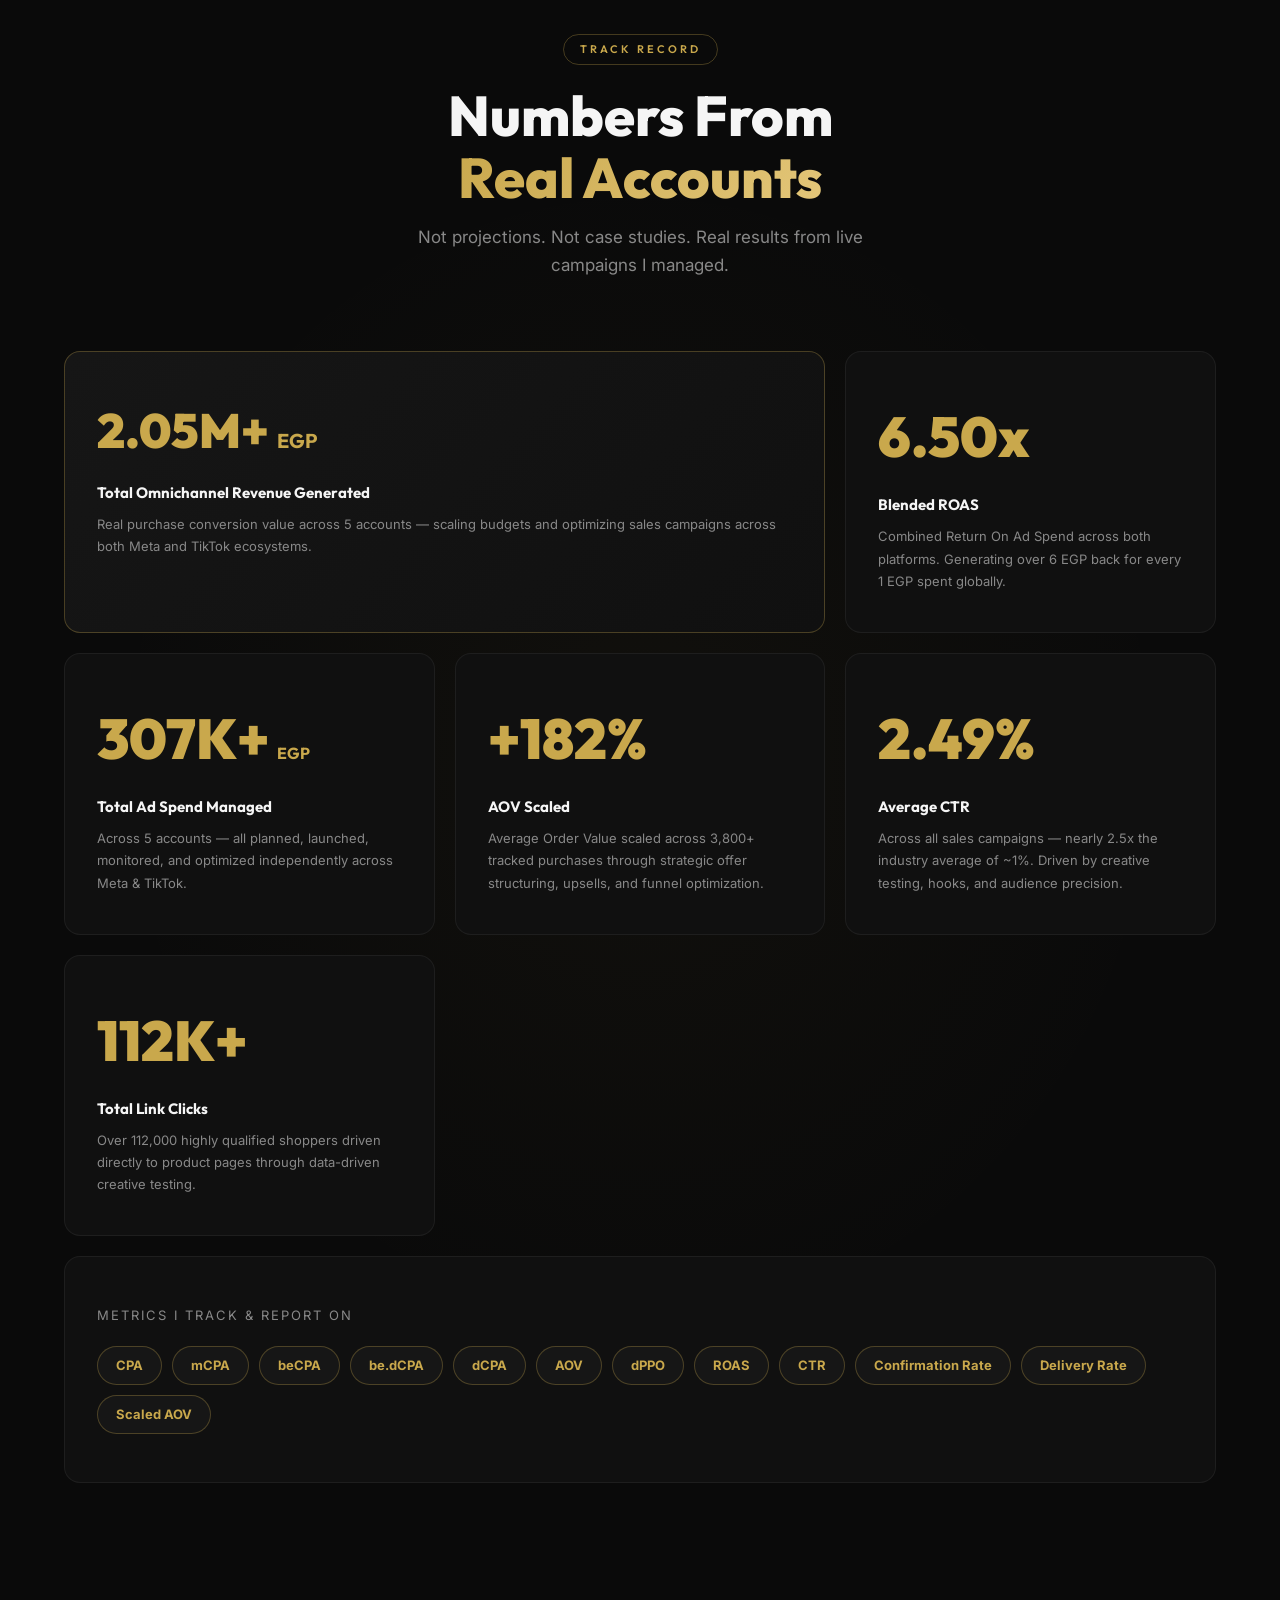
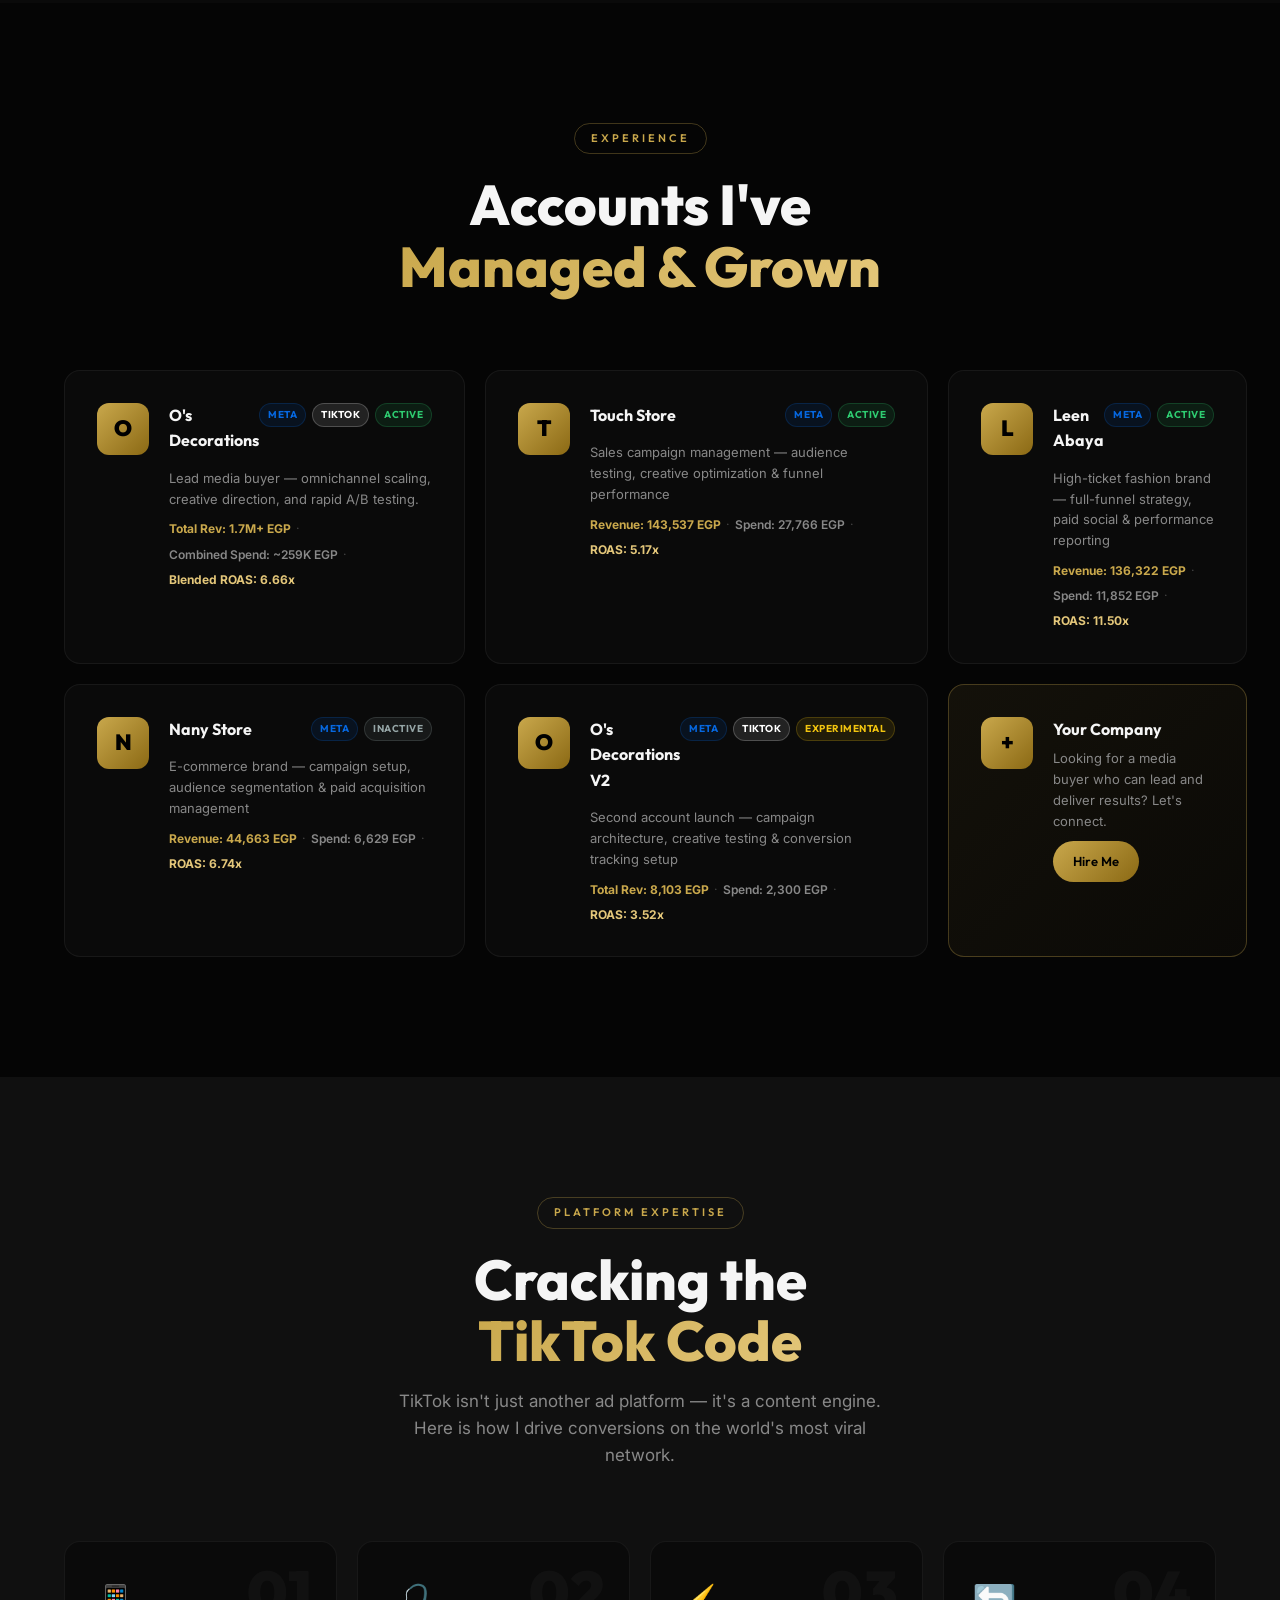
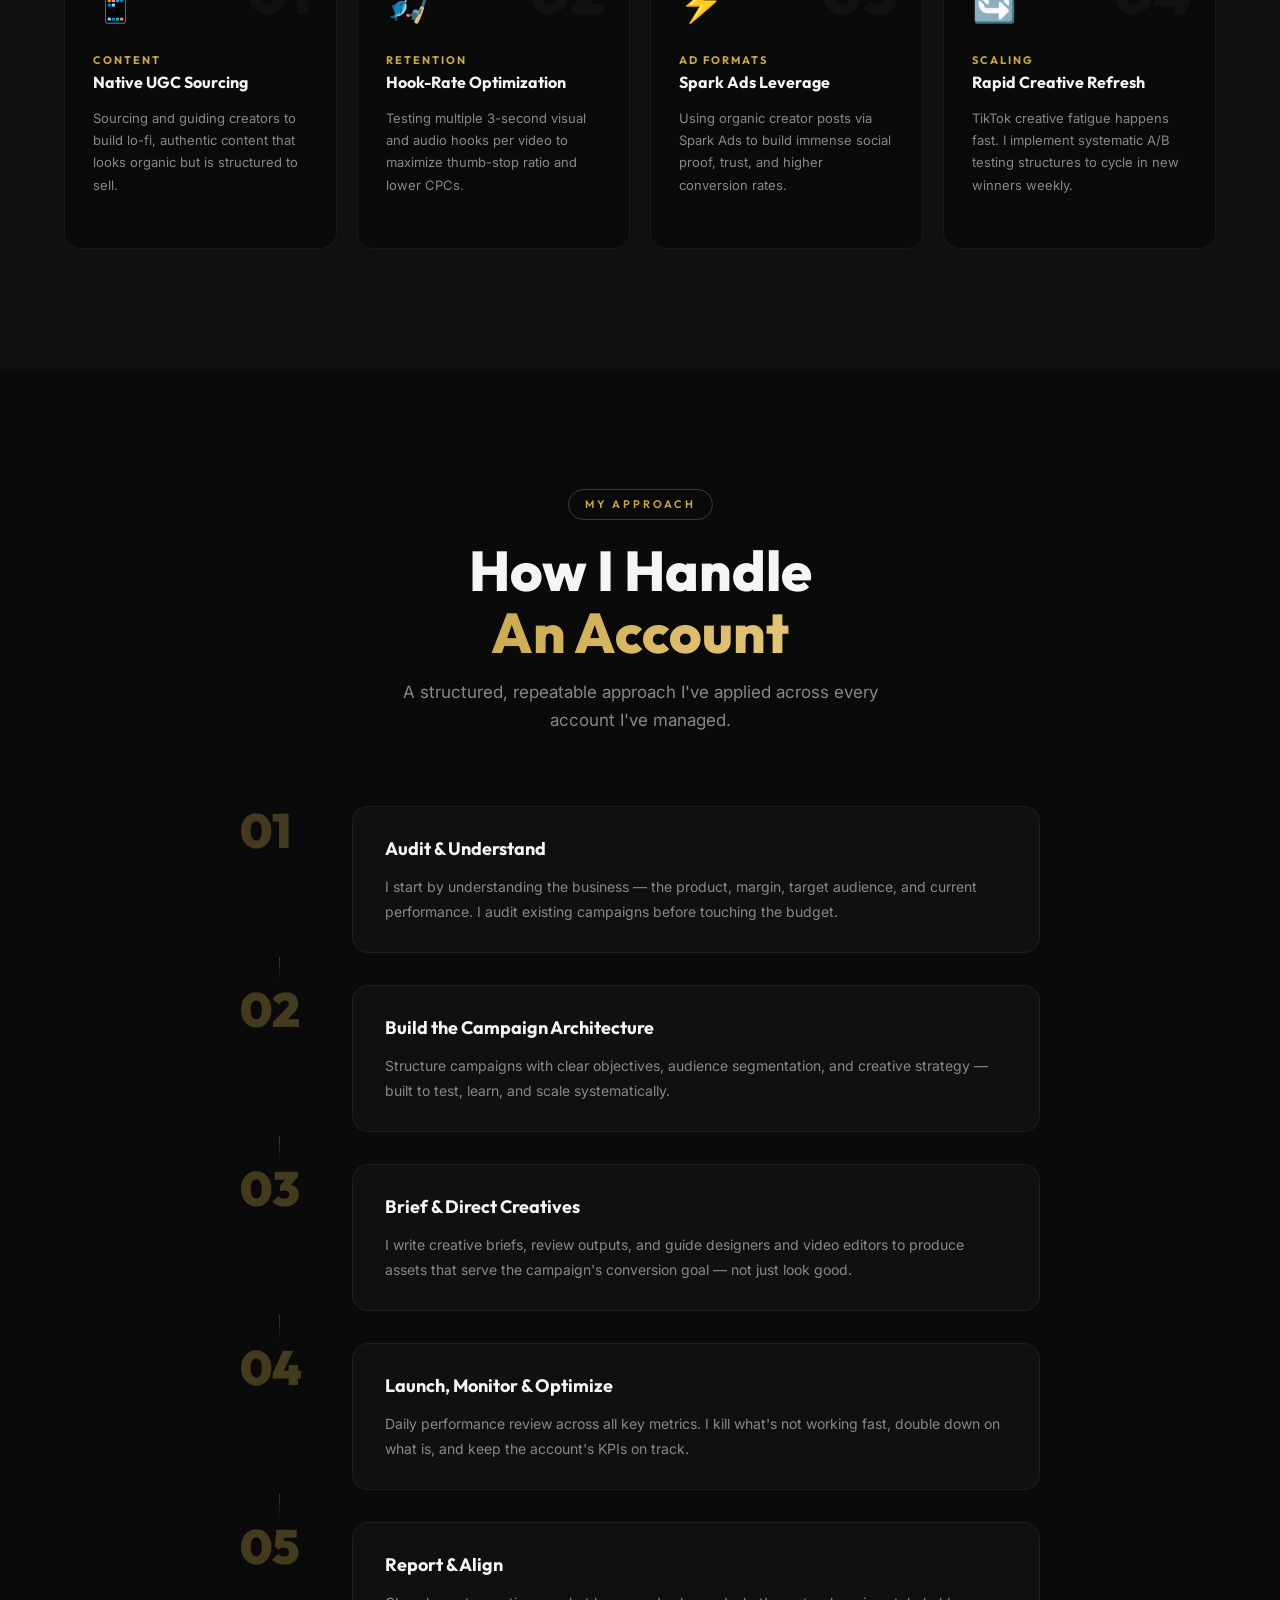
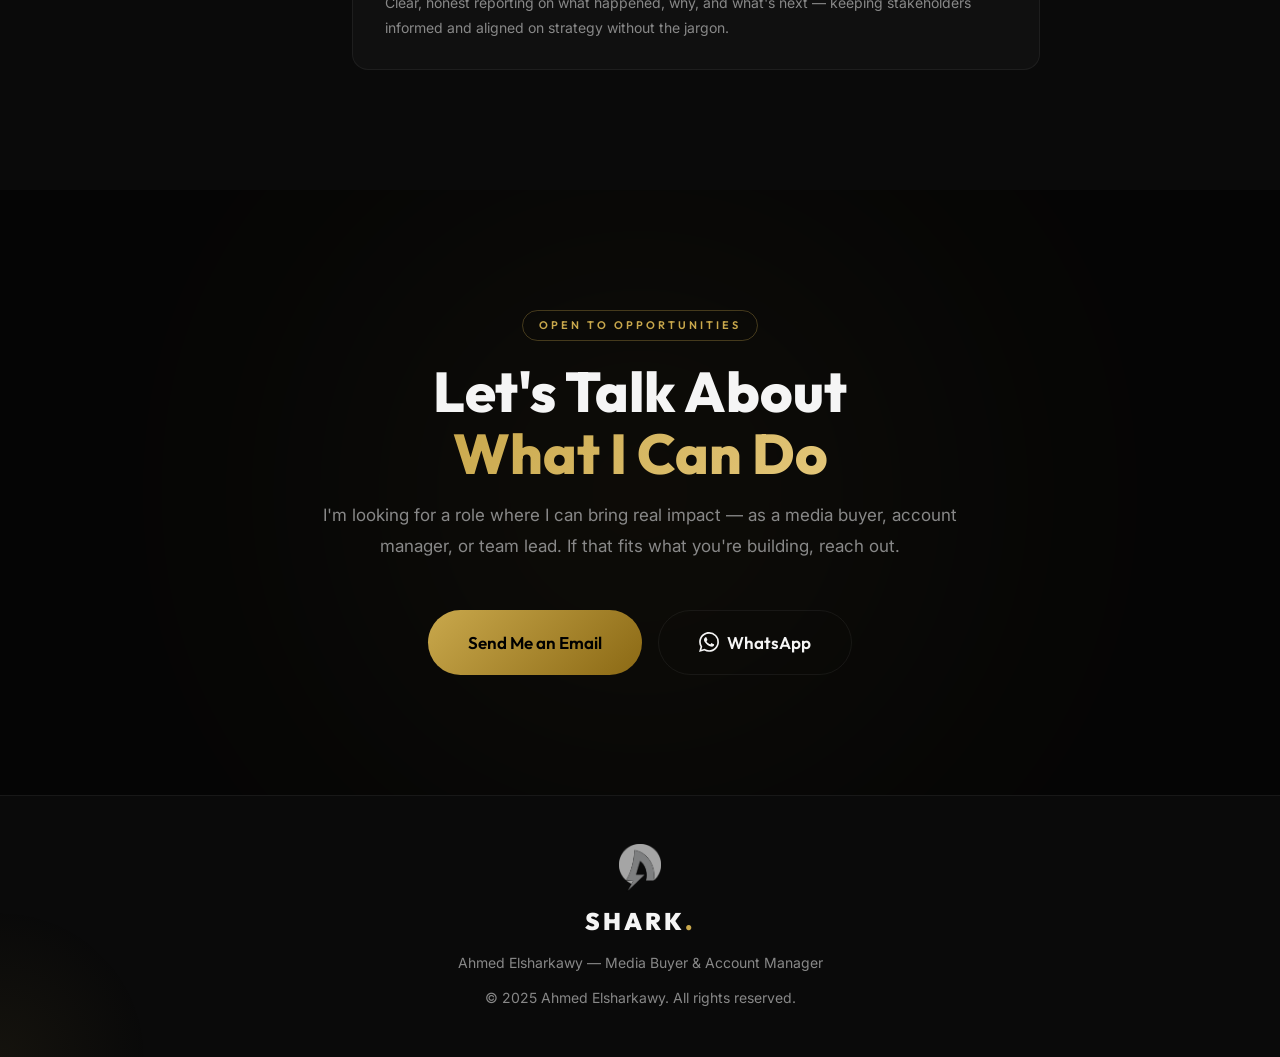
==== commit ffbbd976: "Add disclaimer for data update frequency underneath hero stats" ====
--- a/index.html
+++ b/index.html
@@ -70,6 +70,9 @@
           <span class="hero-stat-num">6.5x+</span>
           <span class="hero-stat-label">Blended ROAS</span>
         </div>
+      </div>
+      <div class="hero-disclaimer">
+        * All data and metrics are tracked accurately via APIs and are updated monthly.<br>Last updated: June 5, 2026.
       </div>
     </div>
     <div class="hero-scroll">
--- a/style.css
+++ b/style.css
@@ -318,6 +318,15 @@
   width: 1px;
   height: 48px;
   background: var(--border);
+}
+.hero-disclaimer {
+  margin-top: 20px;
+  font-size: 11px;
+  color: var(--text-dim);
+  text-align: center;
+  font-family: var(--font-body);
+  opacity: 0.6;
+  animation: fadeUp 0.6s ease 0.6s both;
 }
 .hero-scroll {
   position: absolute;
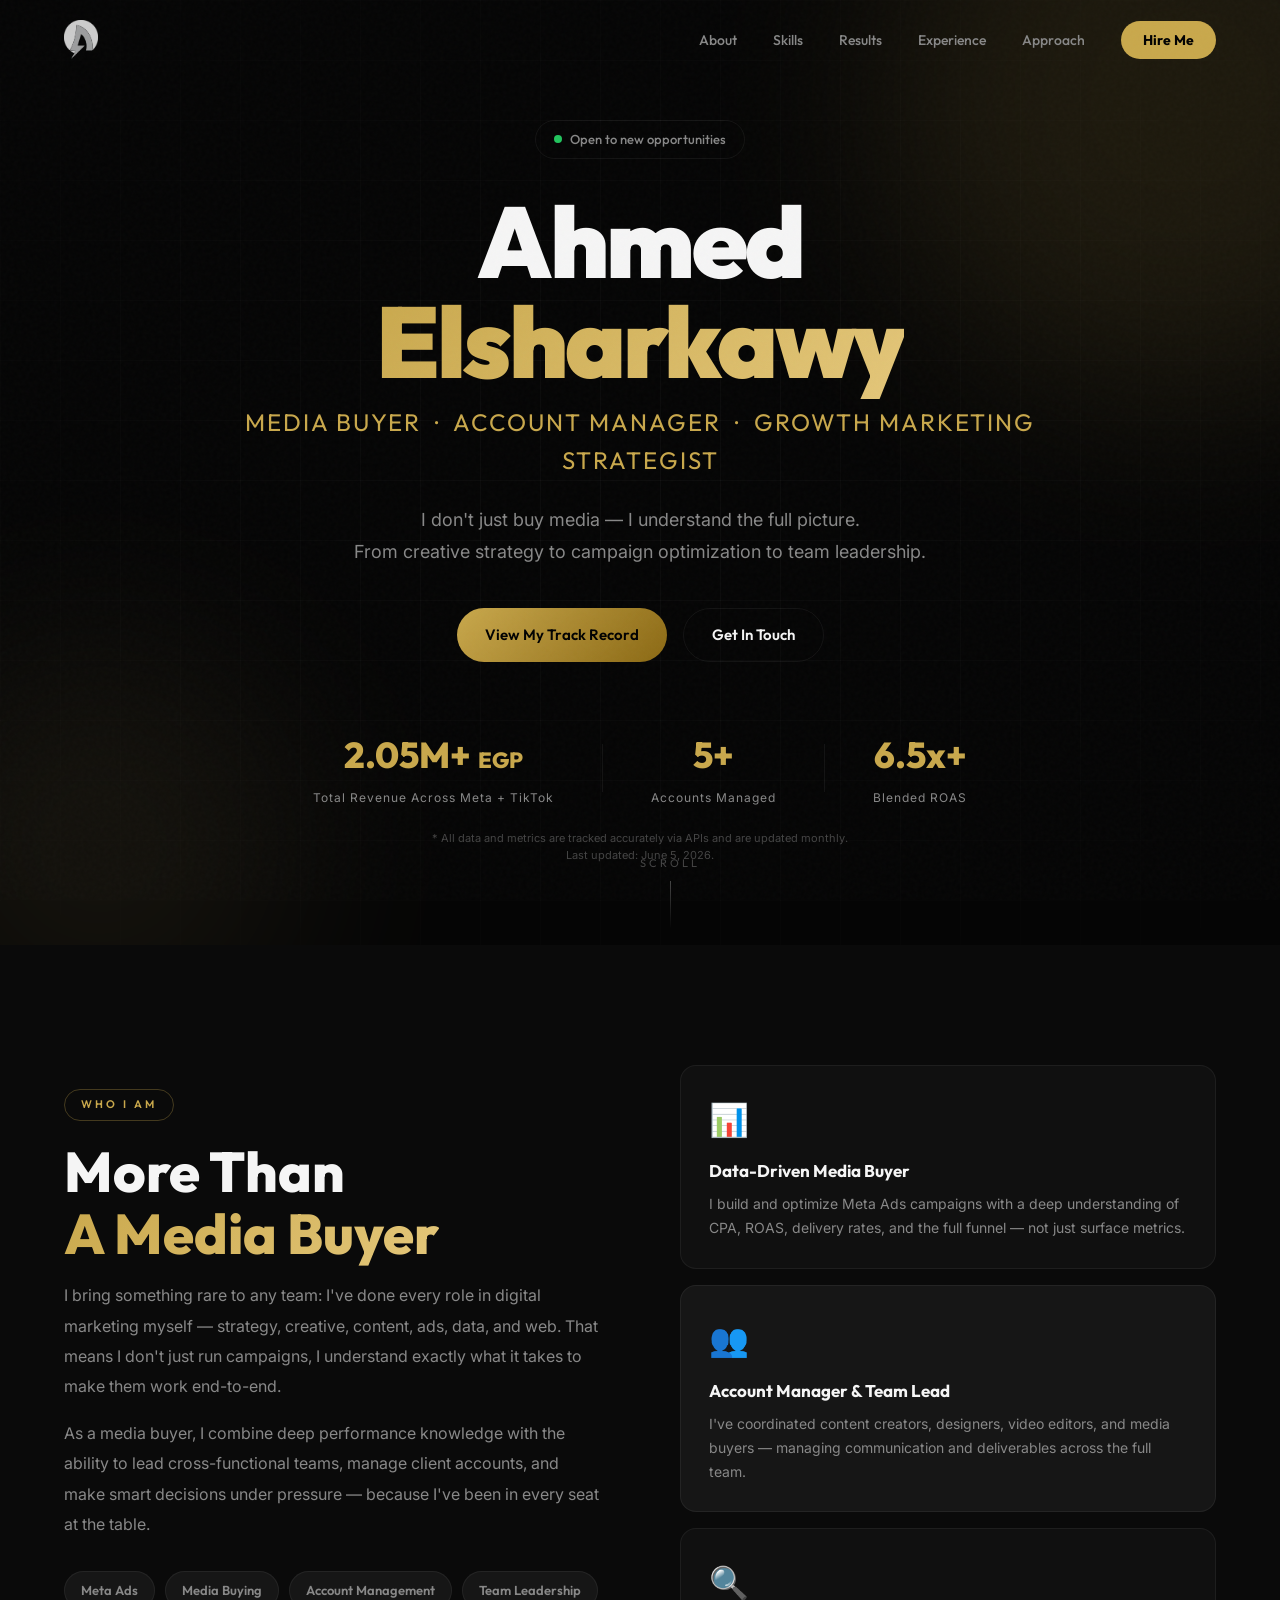
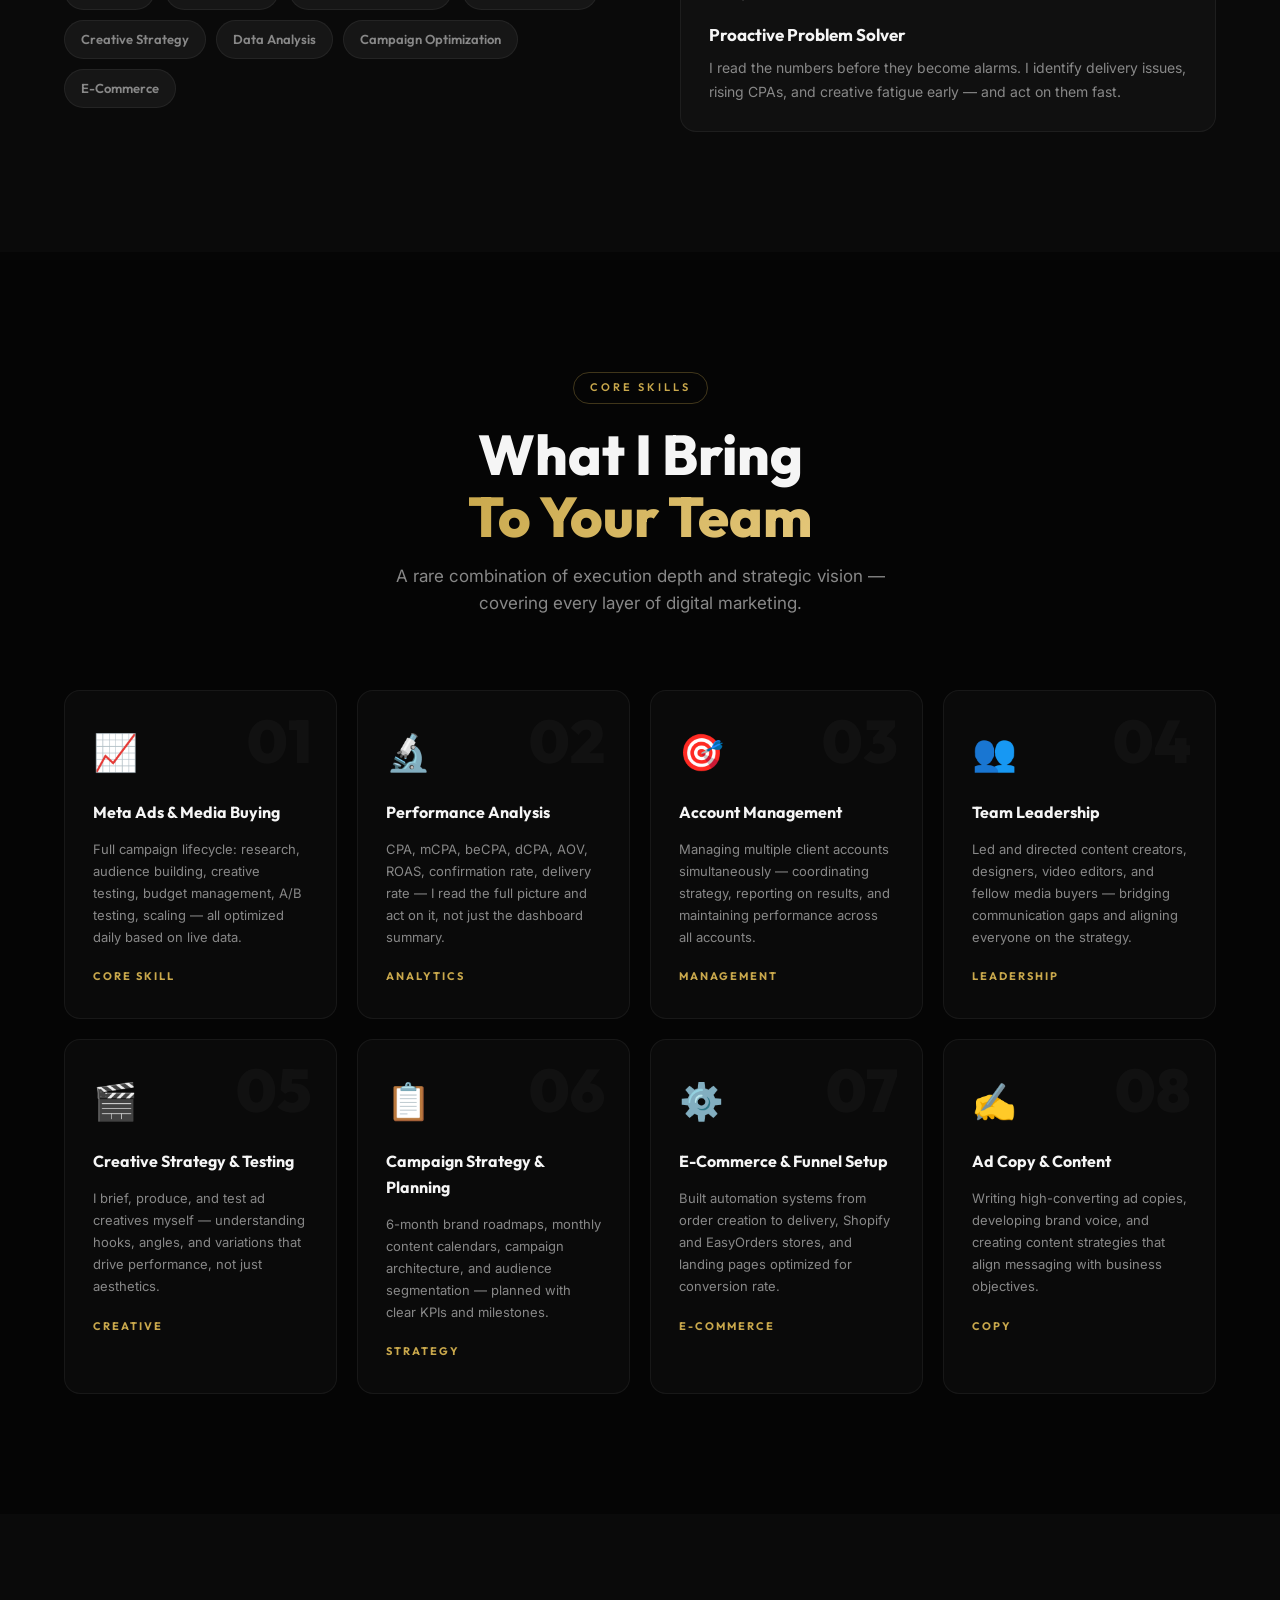
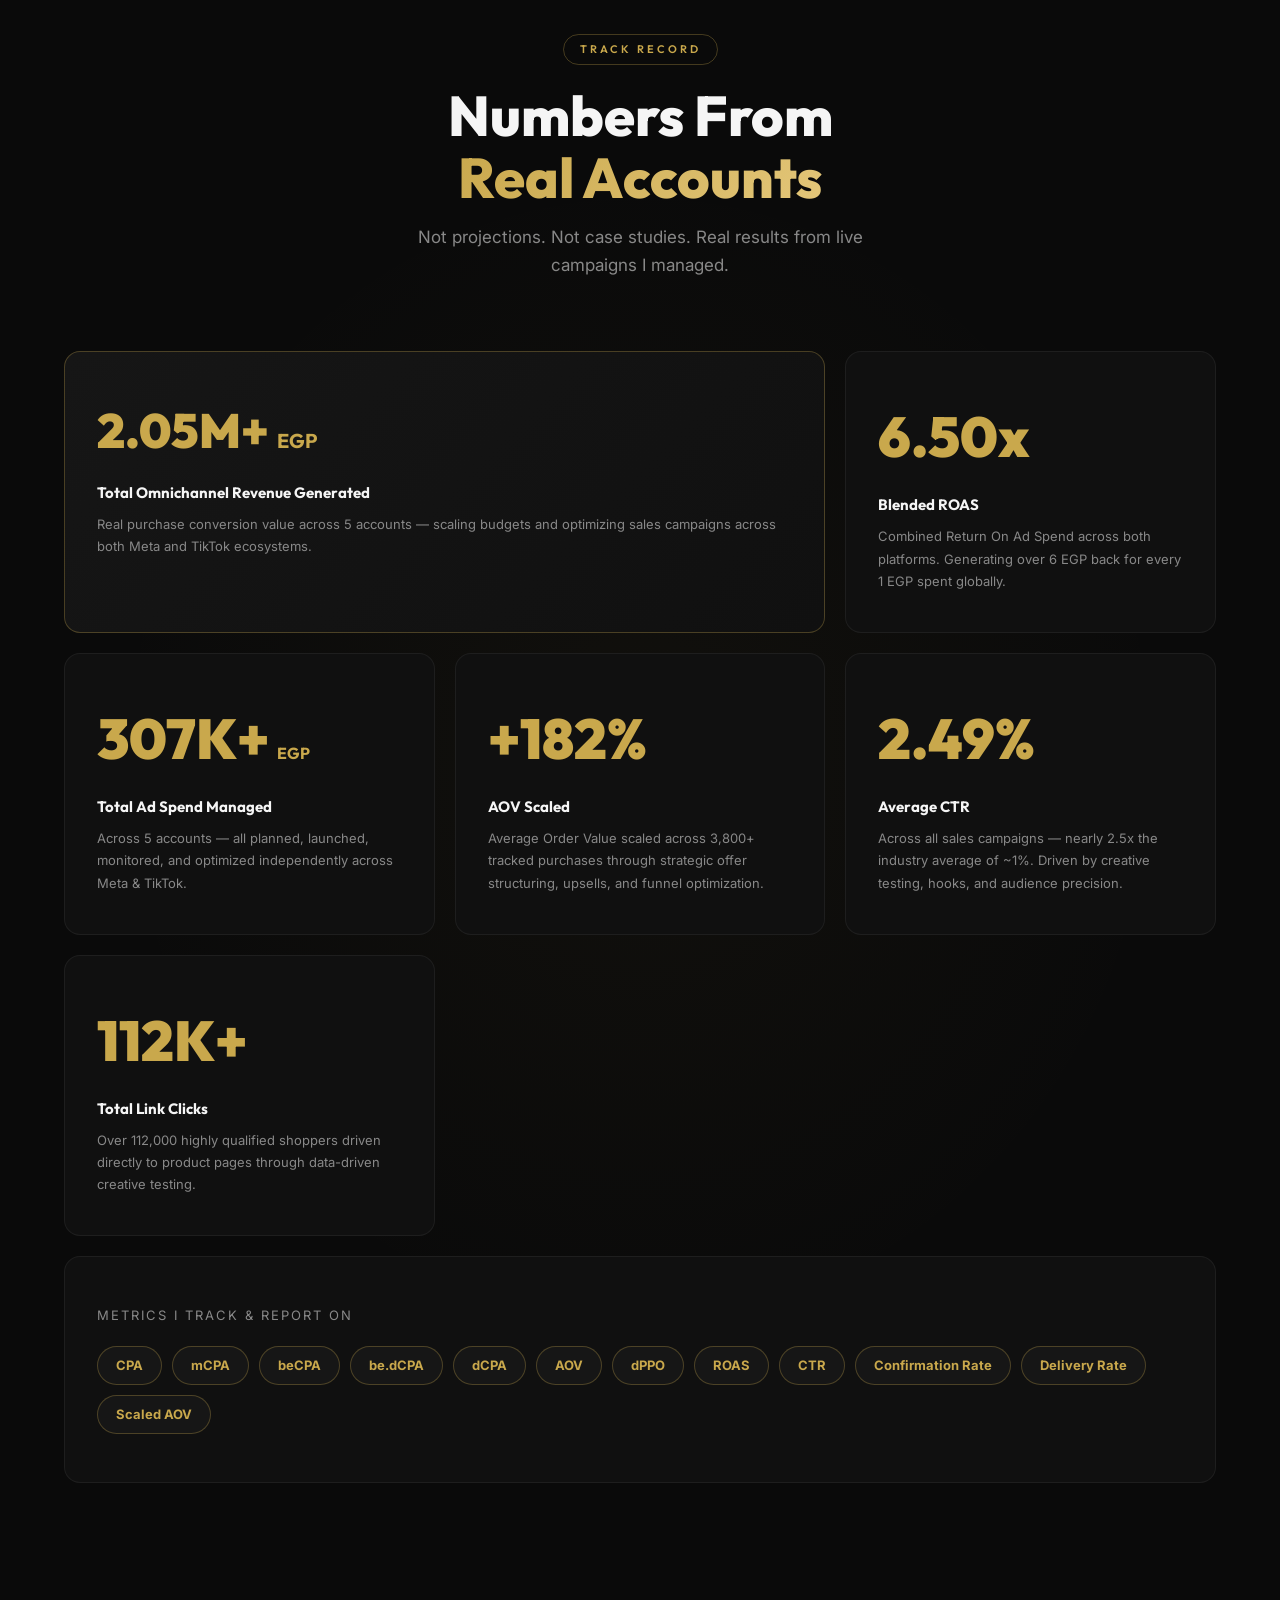
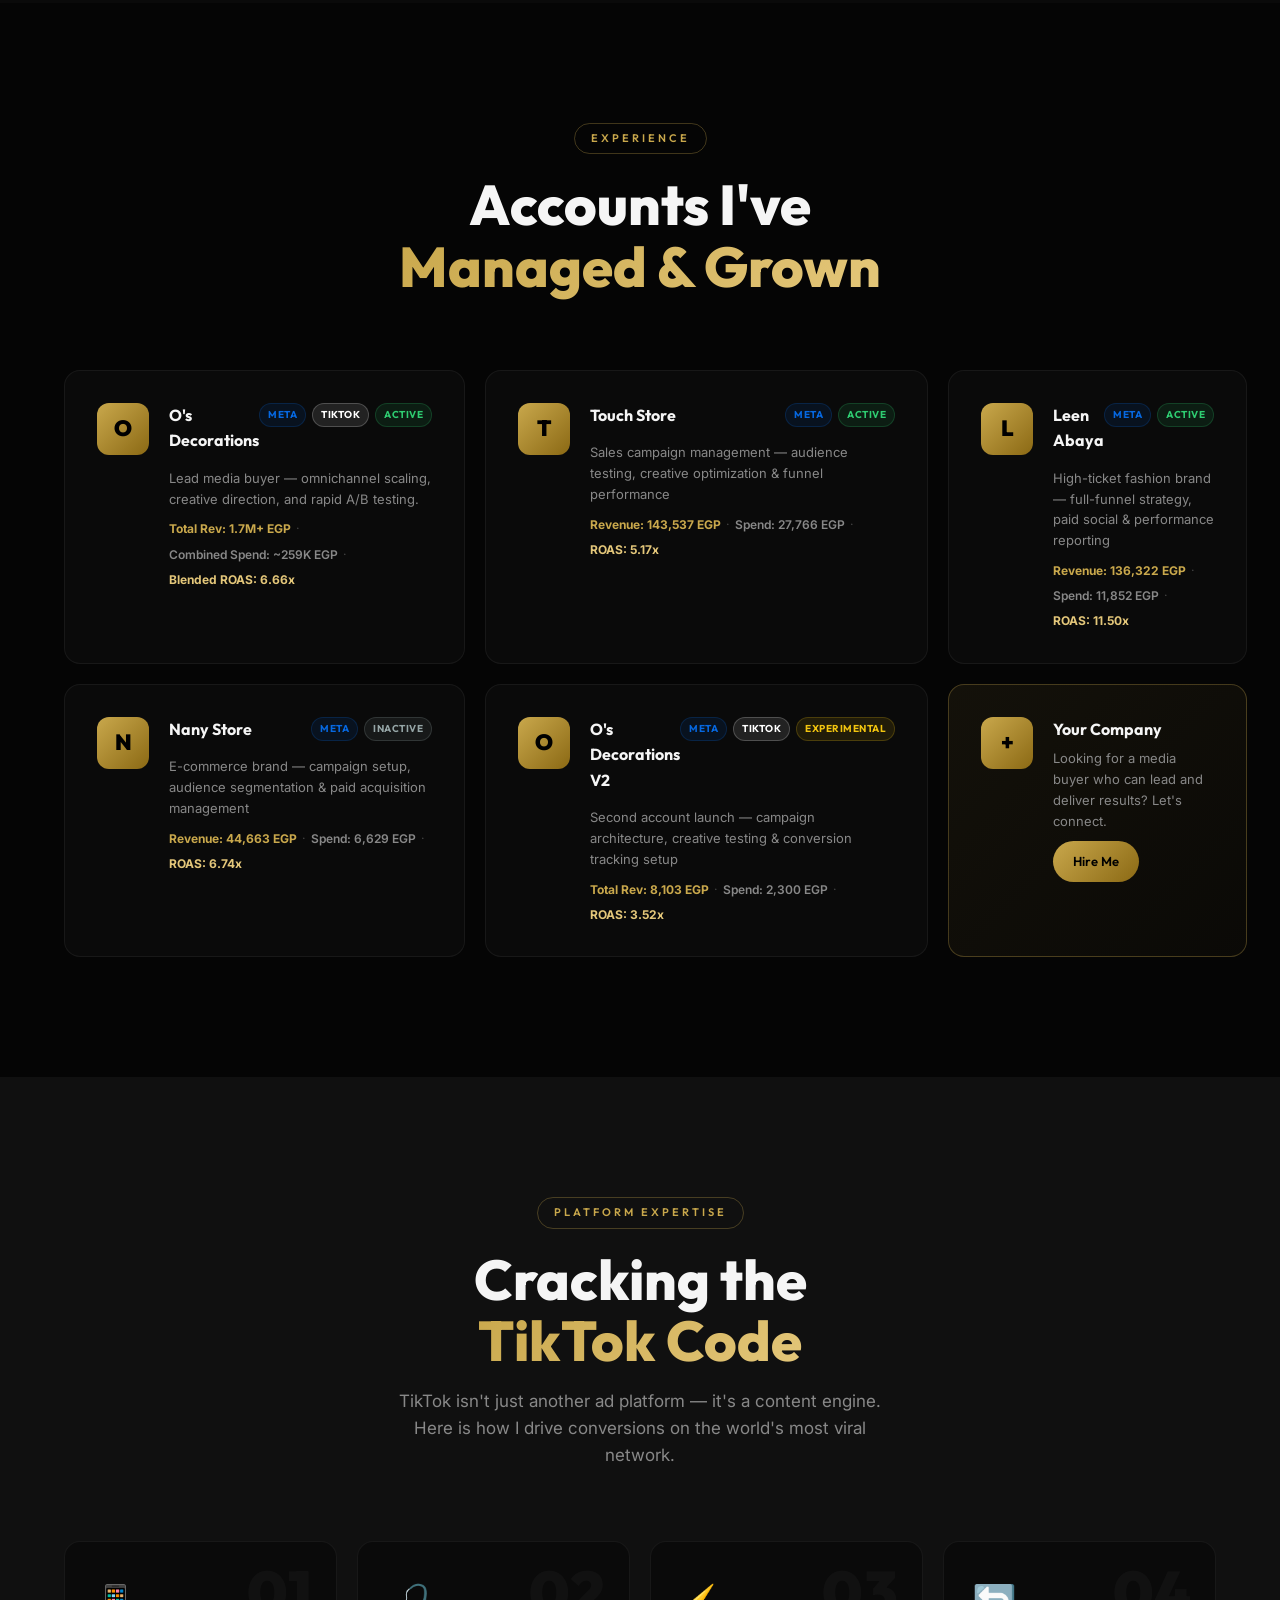
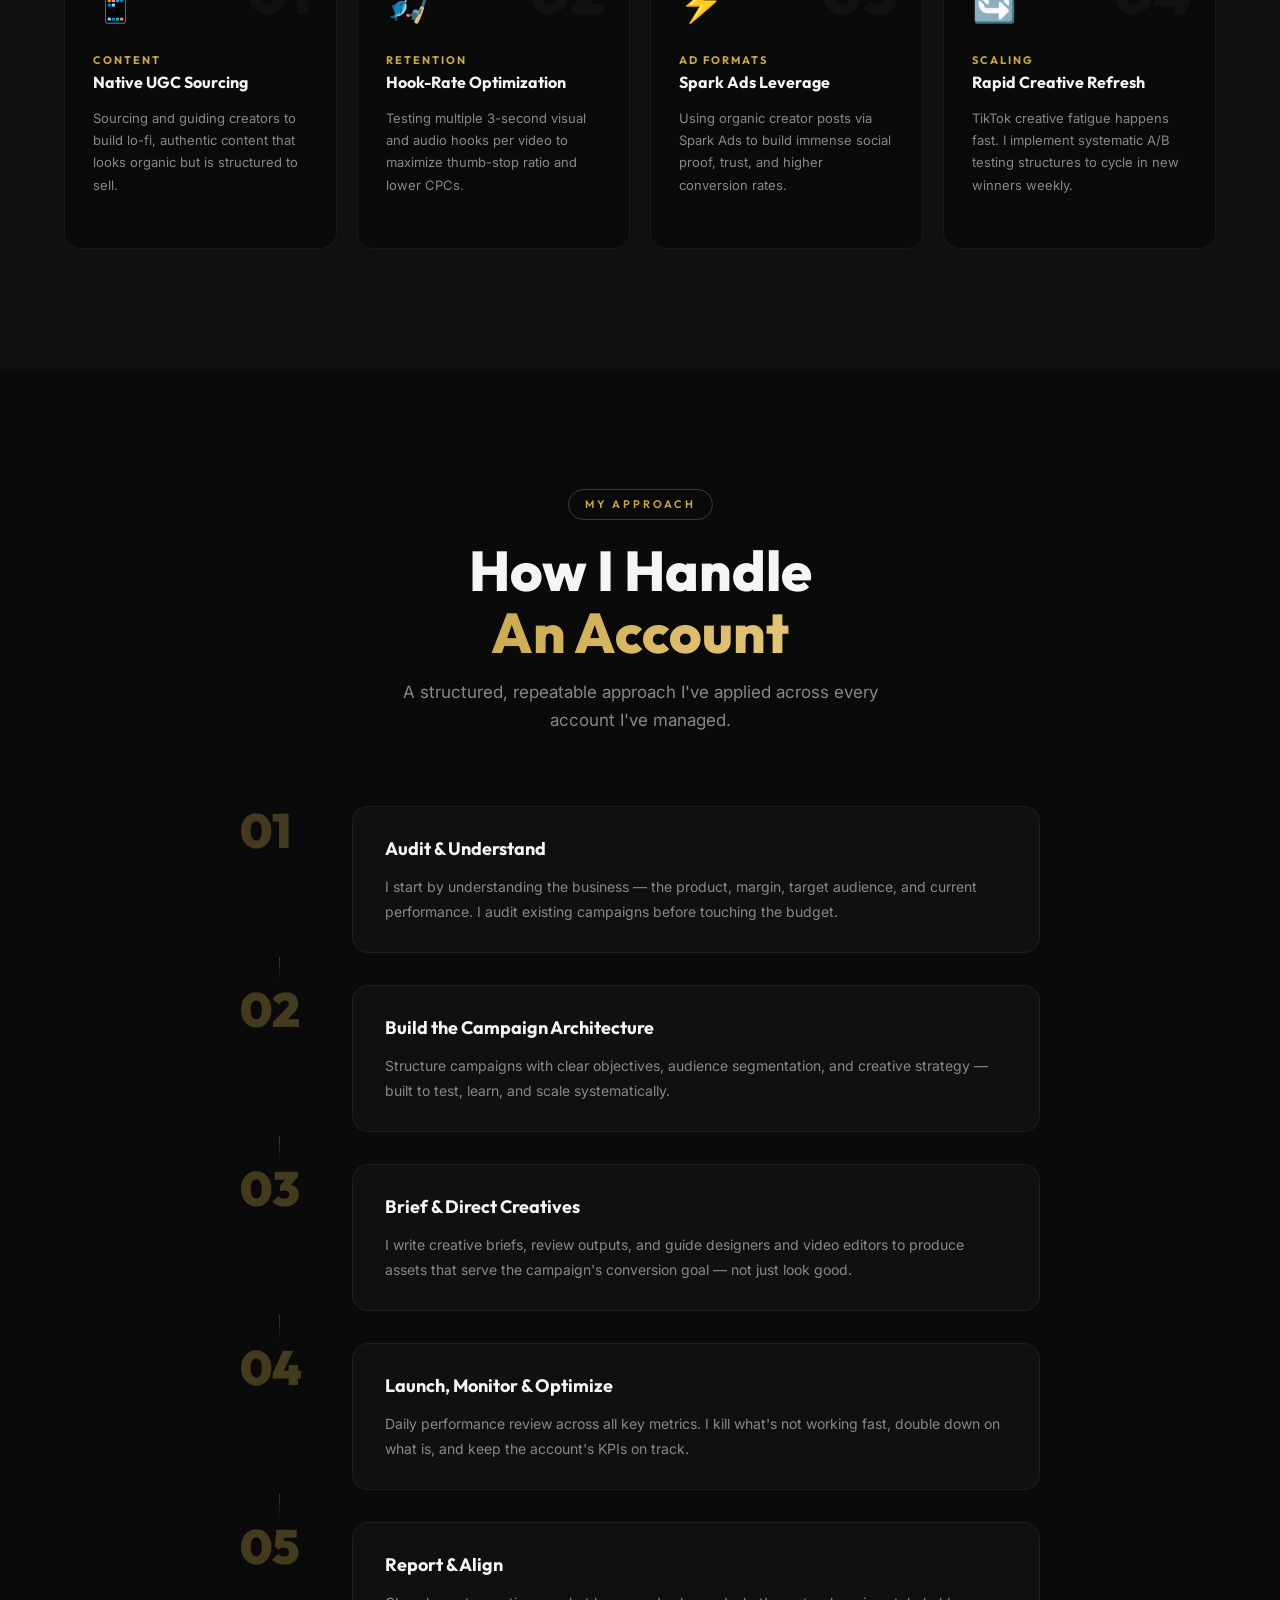
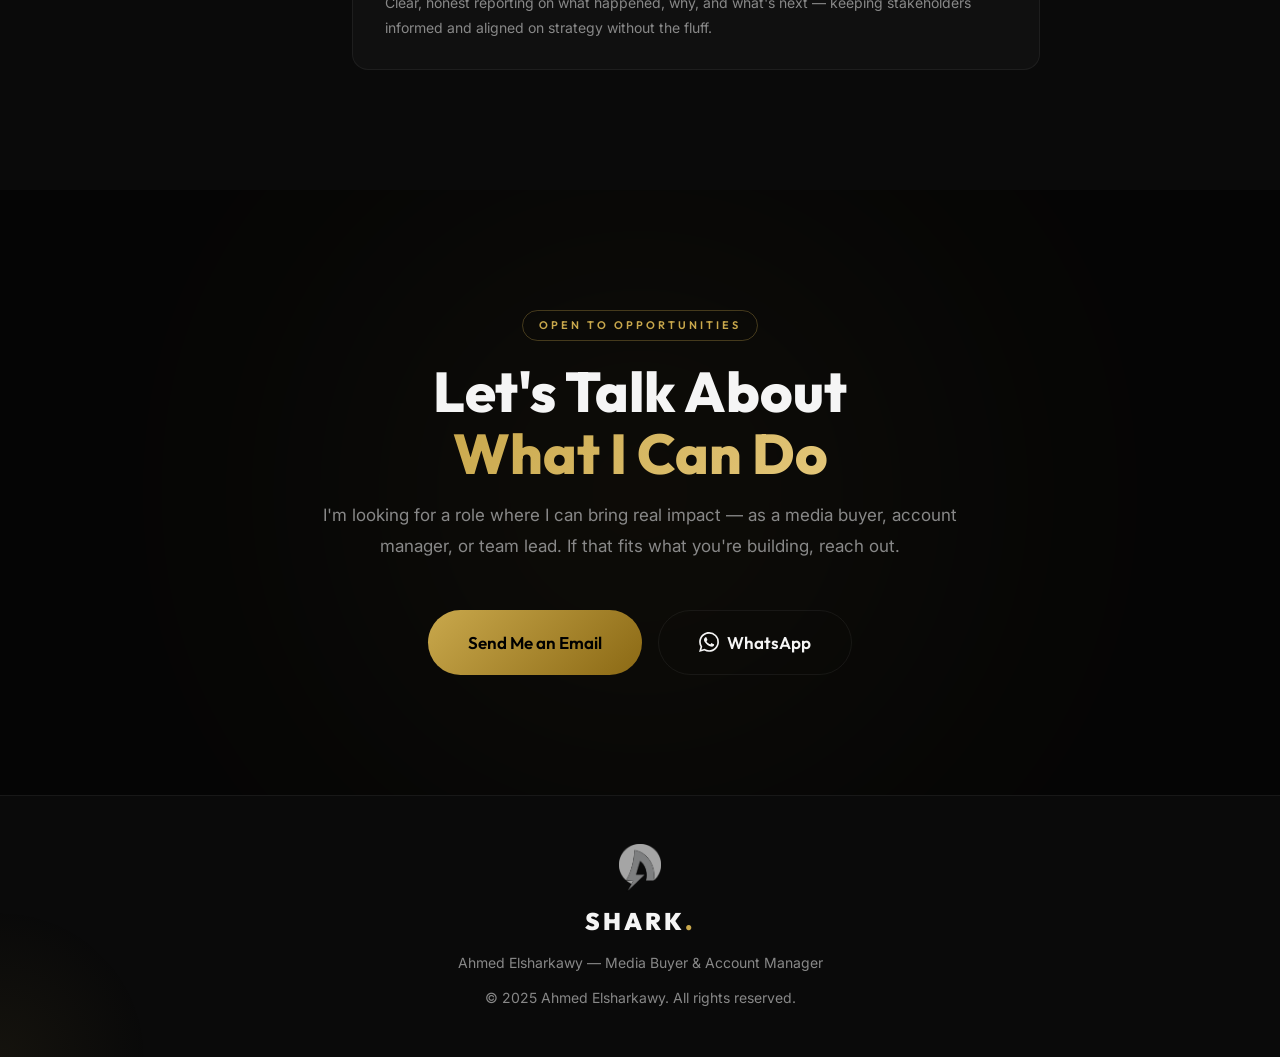
==== commit 62131312: "Change 'jargon' to 'fluff' in the reporting process section" ====
--- a/index.html
+++ b/index.html
@@ -469,7 +469,7 @@
           <div class="step-num">05</div>
           <div class="step-content">
             <h3>Report & Align</h3>
-            <p>Clear, honest reporting on what happened, why, and what's next — keeping stakeholders informed and aligned on strategy without the jargon.</p>
+            <p>Clear, honest reporting on what happened, why, and what's next — keeping stakeholders informed and aligned on strategy without the fluff.</p>
           </div>
         </div>
       </div>
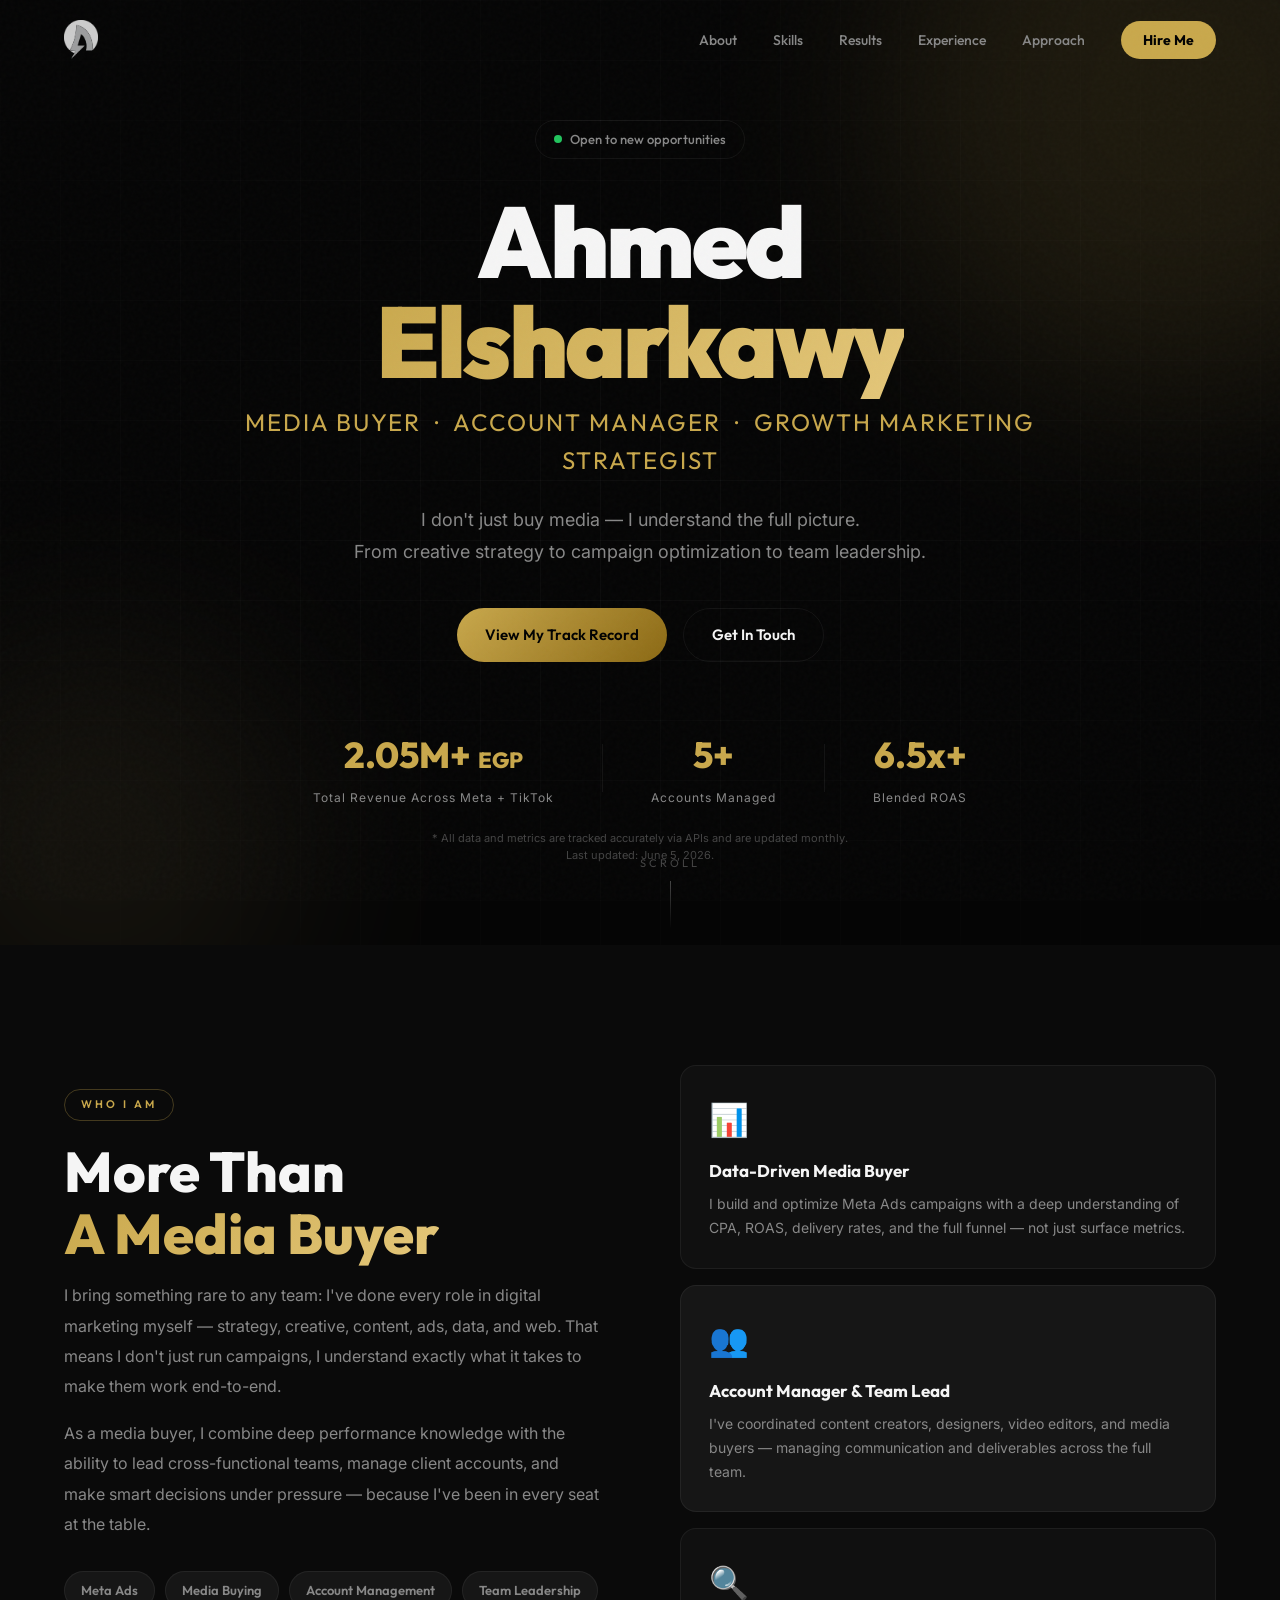
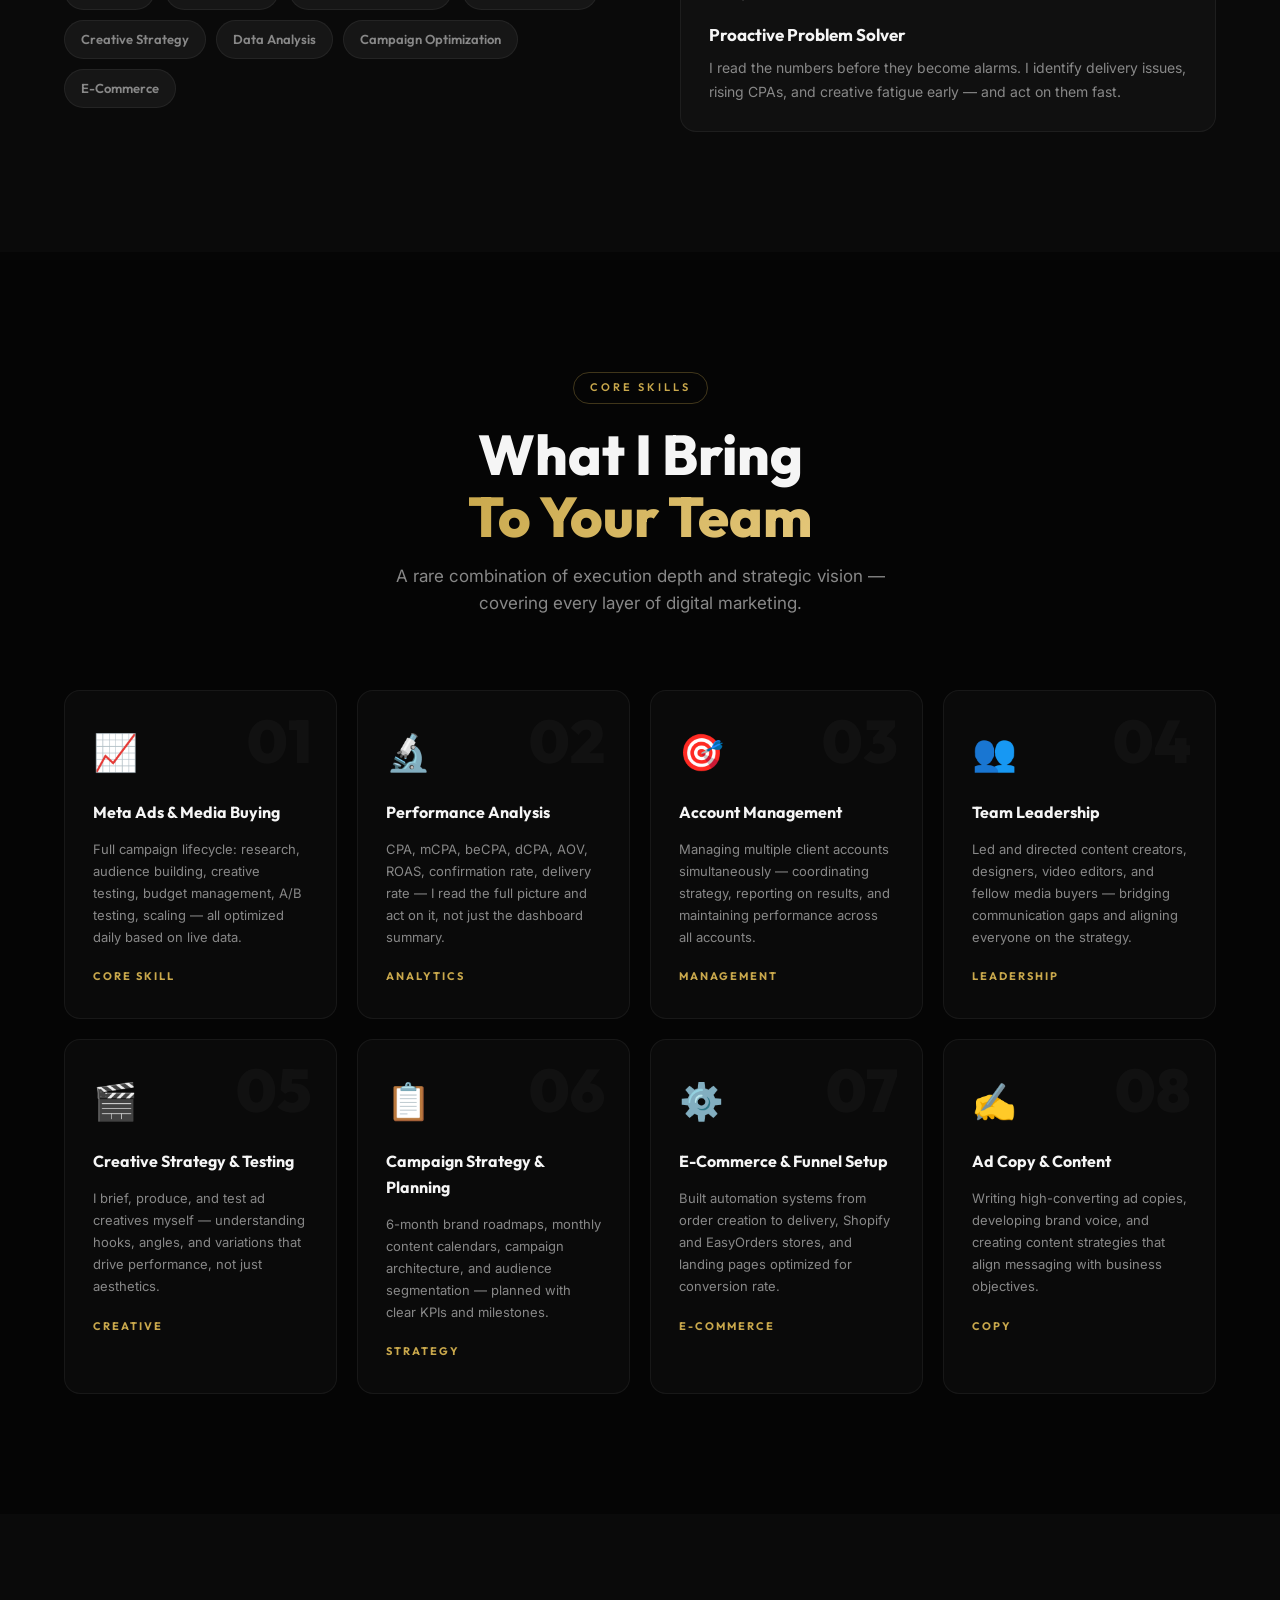
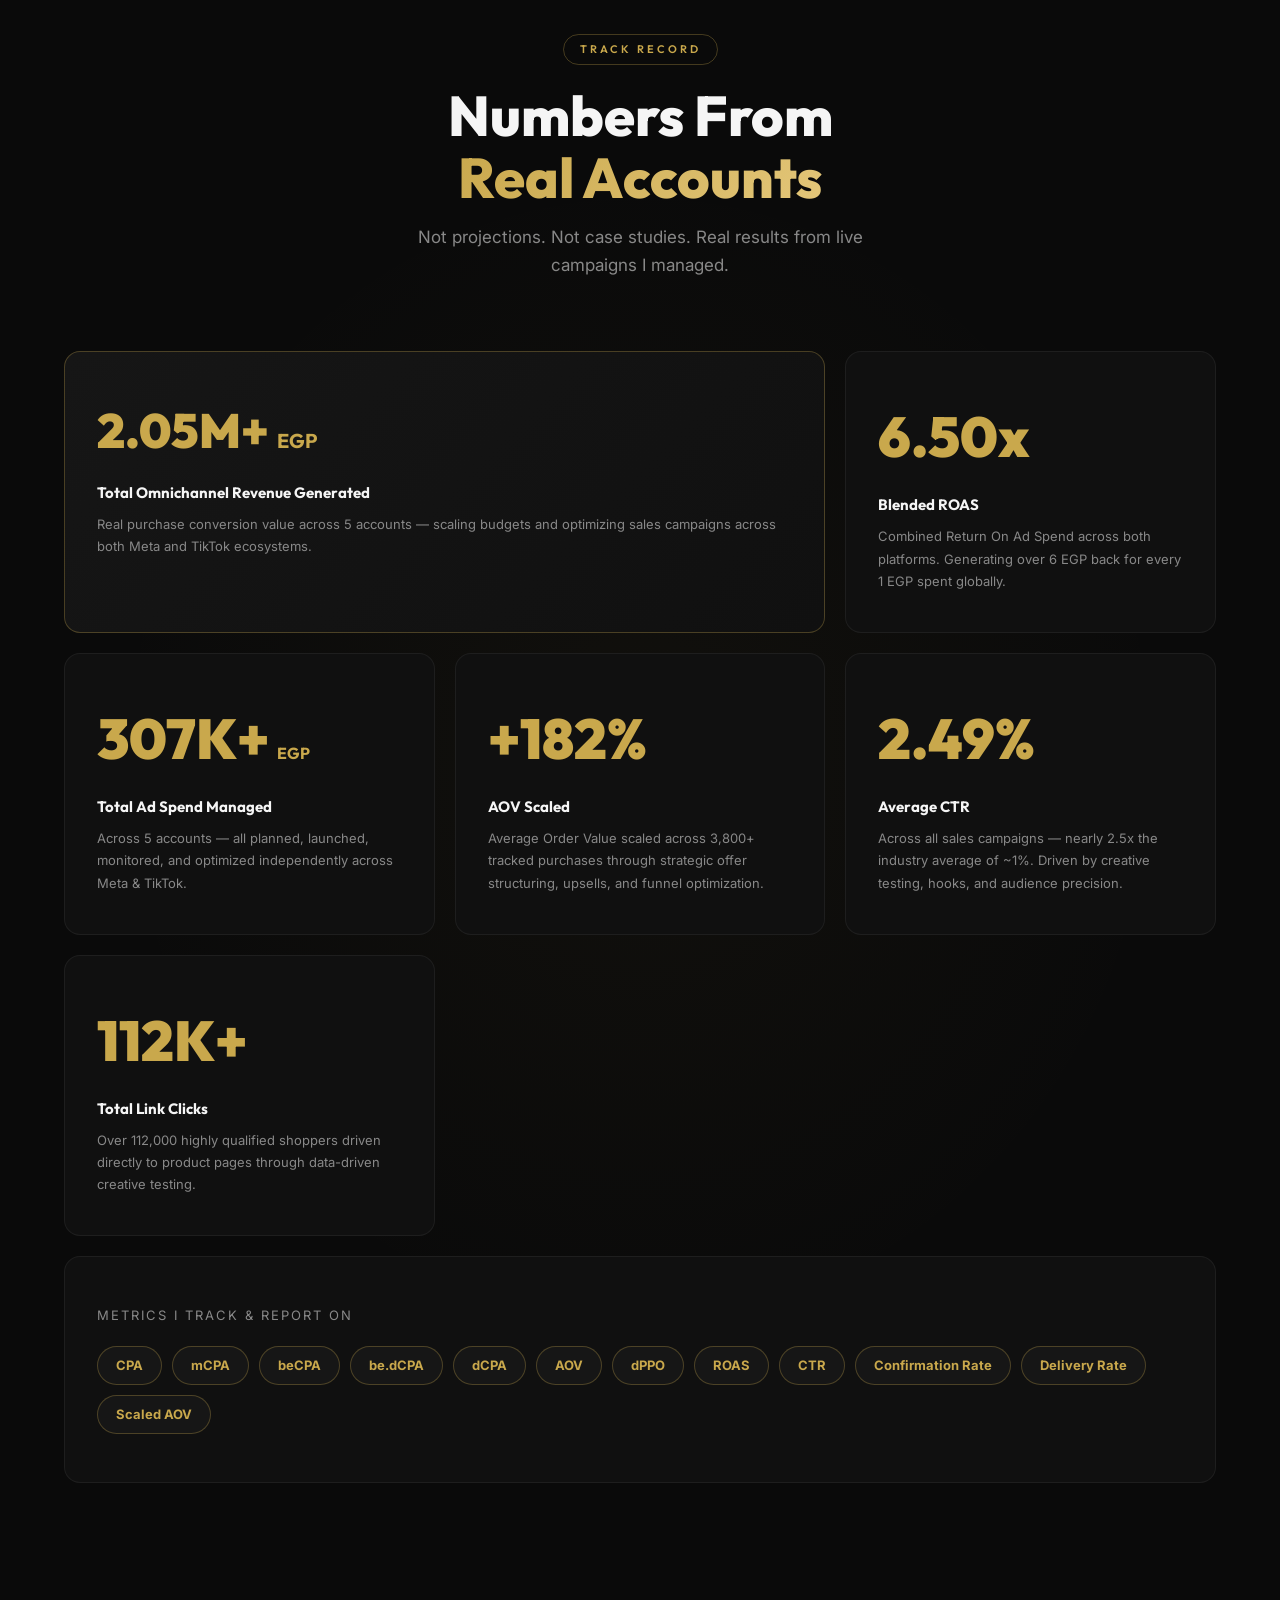
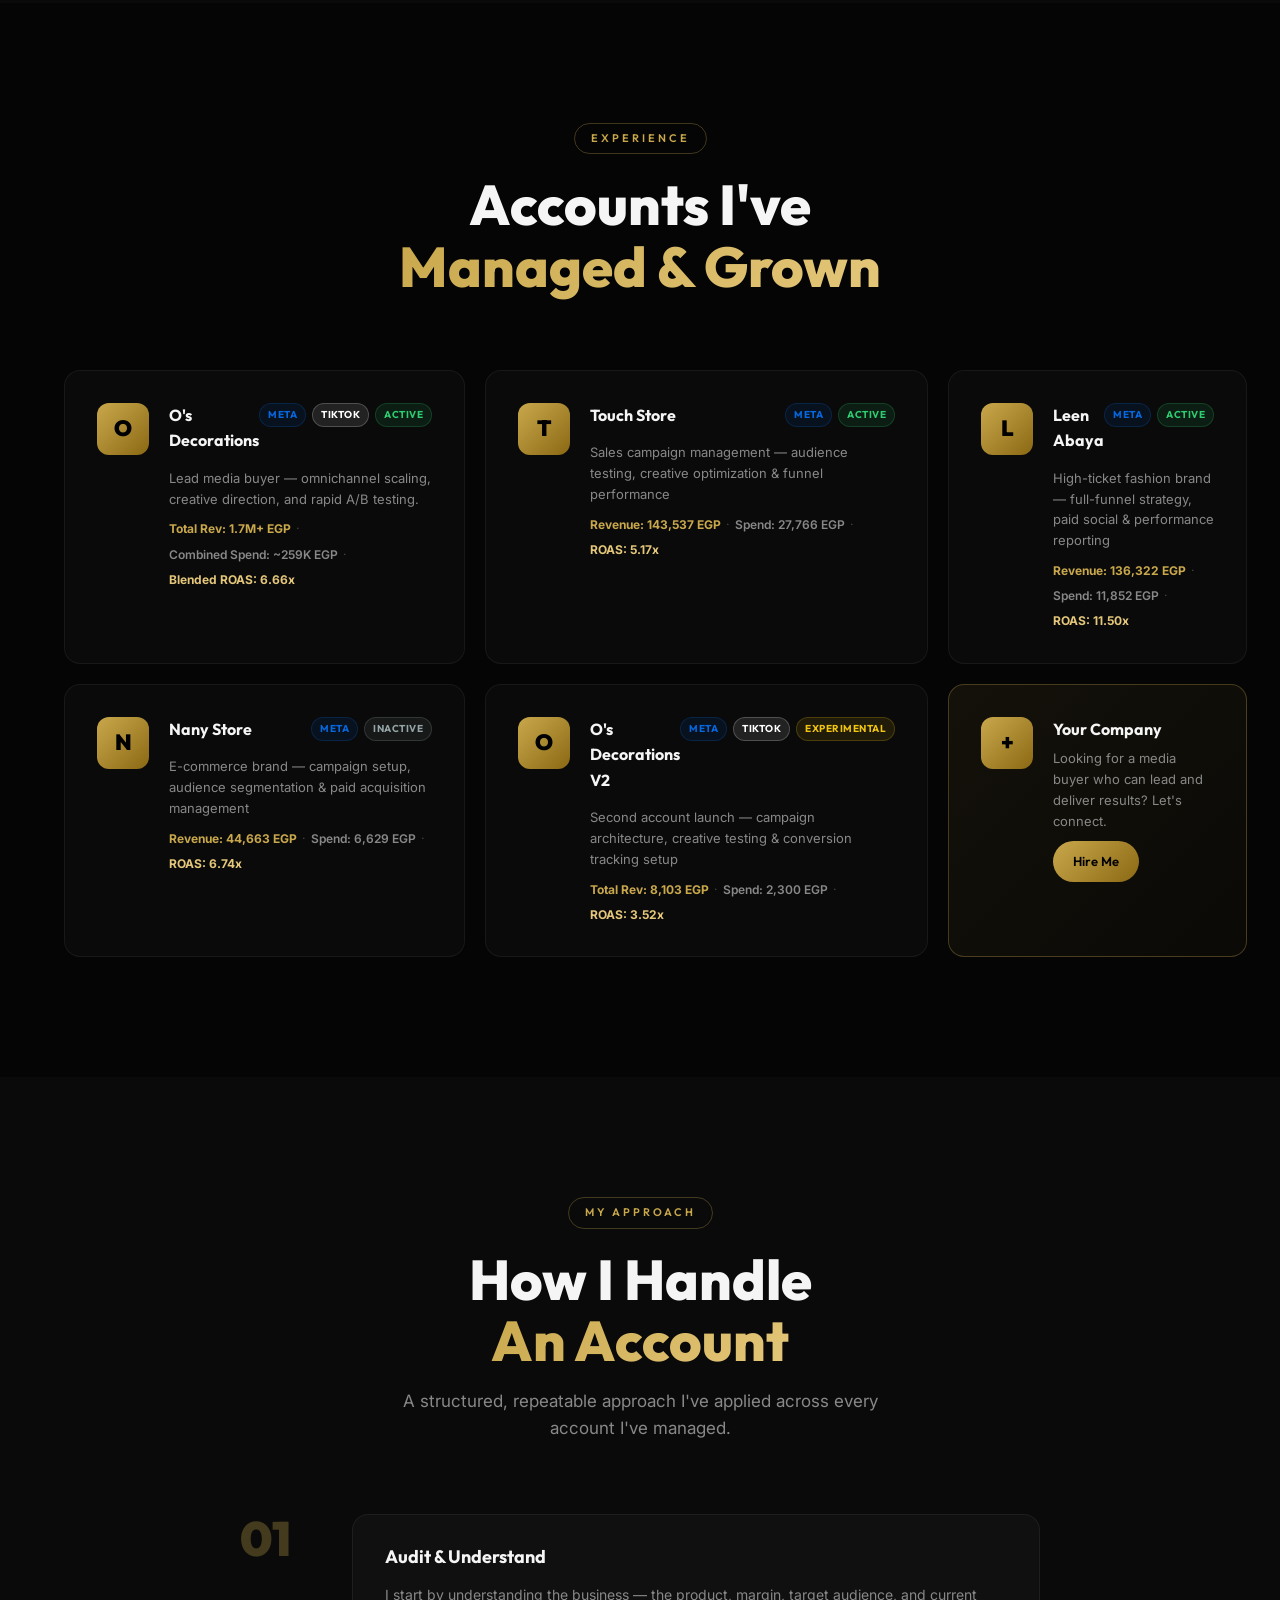
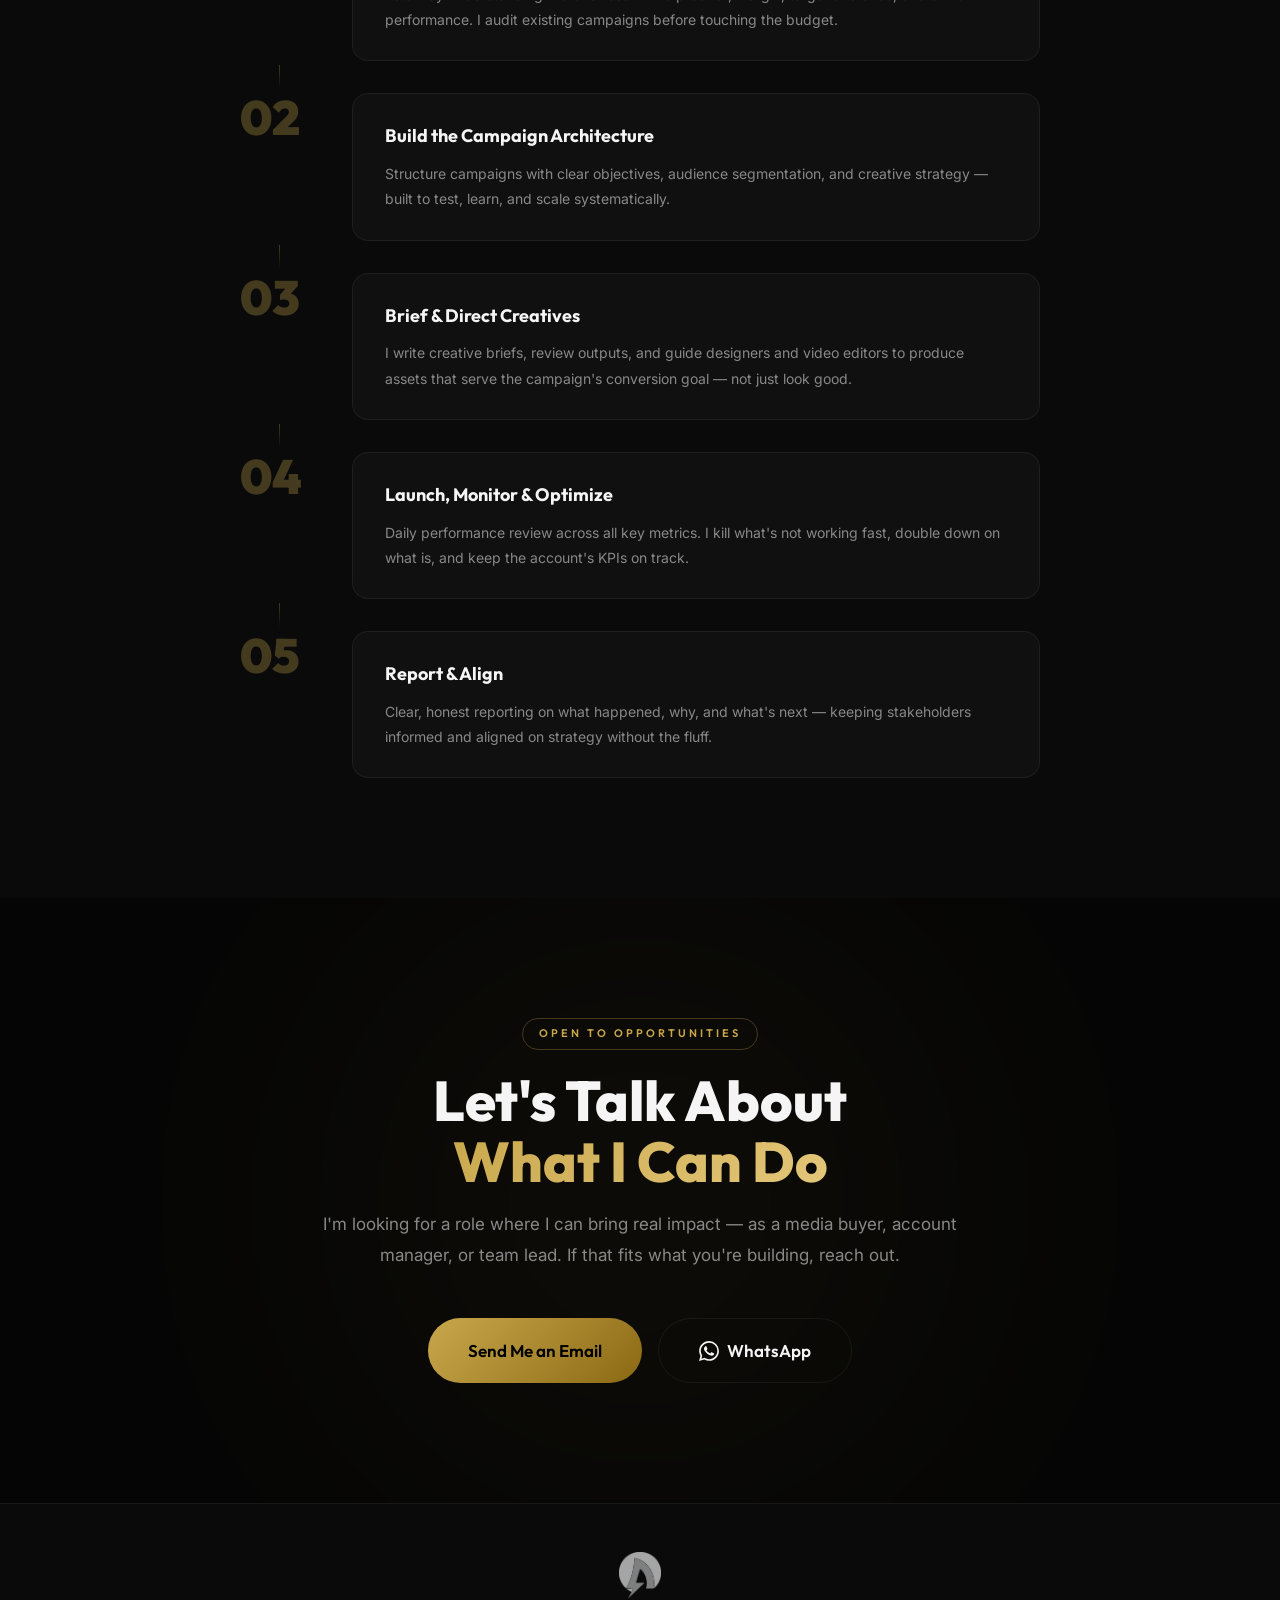
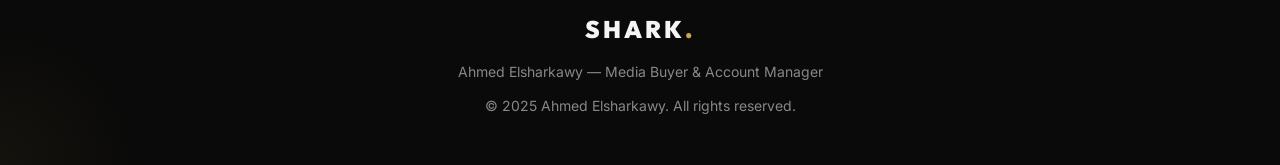
==== commit 1392482c: "Remove TikTok Strategy section" ====
--- a/index.html
+++ b/index.html
@@ -387,42 +387,6 @@
     </div>
   </section>
 
-  <!-- TIKTOK STRATEGY -->
-  <section class="services section" id="tiktok-strategy" style="background:var(--bg-2)">
-    <div class="container">
-      <div class="section-header">
-        <span class="section-tag">Platform Expertise</span>
-        <h2 class="section-title">Cracking the<br /><span class="gradient-text">TikTok Code</span></h2>
-        <p class="section-sub">TikTok isn't just another ad platform — it's a content engine. Here is how I drive conversions on the world's most viral network.</p>
-      </div>
-      <div class="services-grid">
-        <div class="service-card" data-index="01">
-          <div class="service-icon">📱</div>
-          <div class="service-tag">Content</div>
-          <h3>Native UGC Sourcing</h3>
-          <p>Sourcing and guiding creators to build lo-fi, authentic content that looks organic but is structured to sell.</p>
-        </div>
-        <div class="service-card" data-index="02">
-          <div class="service-icon">🎣</div>
-          <div class="service-tag">Retention</div>
-          <h3>Hook-Rate Optimization</h3>
-          <p>Testing multiple 3-second visual and audio hooks per video to maximize thumb-stop ratio and lower CPCs.</p>
-        </div>
-        <div class="service-card" data-index="03">
-          <div class="service-icon">⚡</div>
-          <div class="service-tag">Ad Formats</div>
-          <h3>Spark Ads Leverage</h3>
-          <p>Using organic creator posts via Spark Ads to build immense social proof, trust, and higher conversion rates.</p>
-        </div>
-        <div class="service-card" data-index="04">
-          <div class="service-icon">🔄</div>
-          <div class="service-tag">Scaling</div>
-          <h3>Rapid Creative Refresh</h3>
-          <p>TikTok creative fatigue happens fast. I implement systematic A/B testing structures to cycle in new winners weekly.</p>
-        </div>
-      </div>
-    </div>
-  </section>
 
   <!-- APPROACH / PROCESS -->
   <section class="process section" id="process">
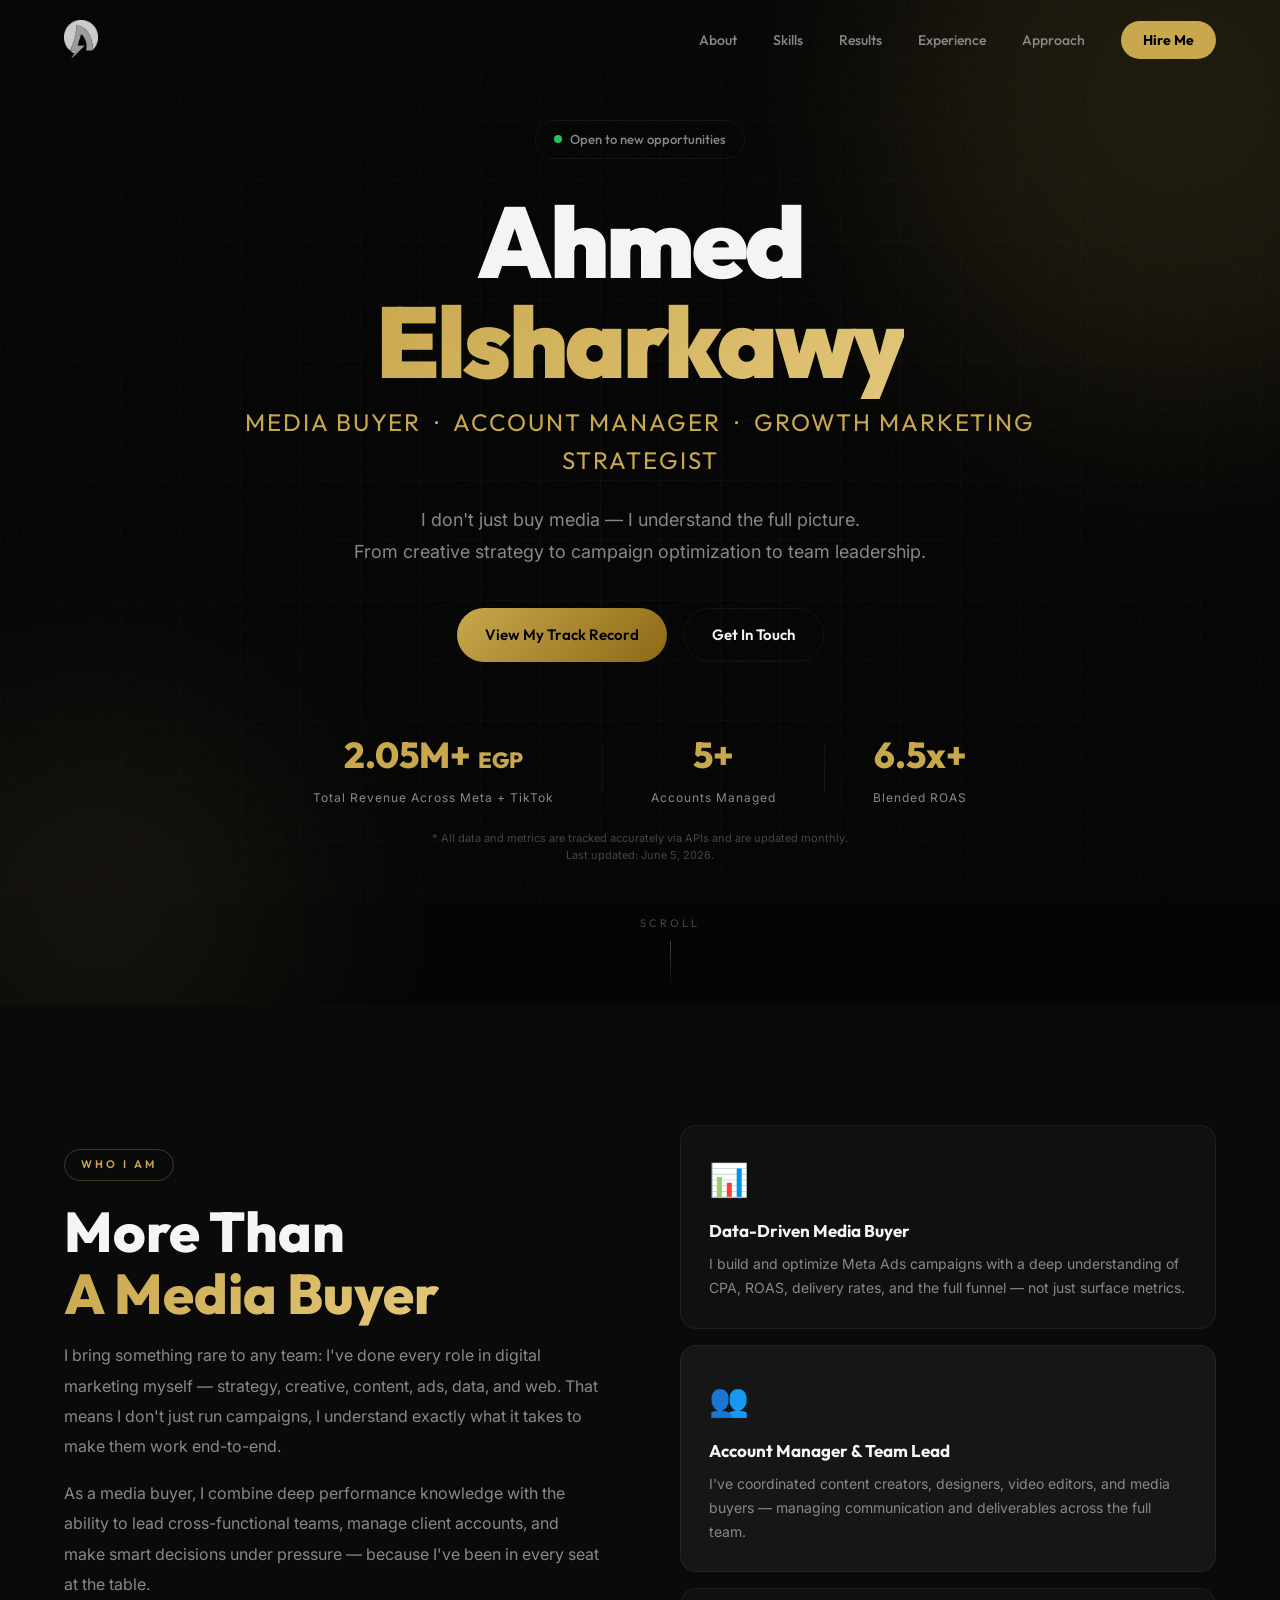
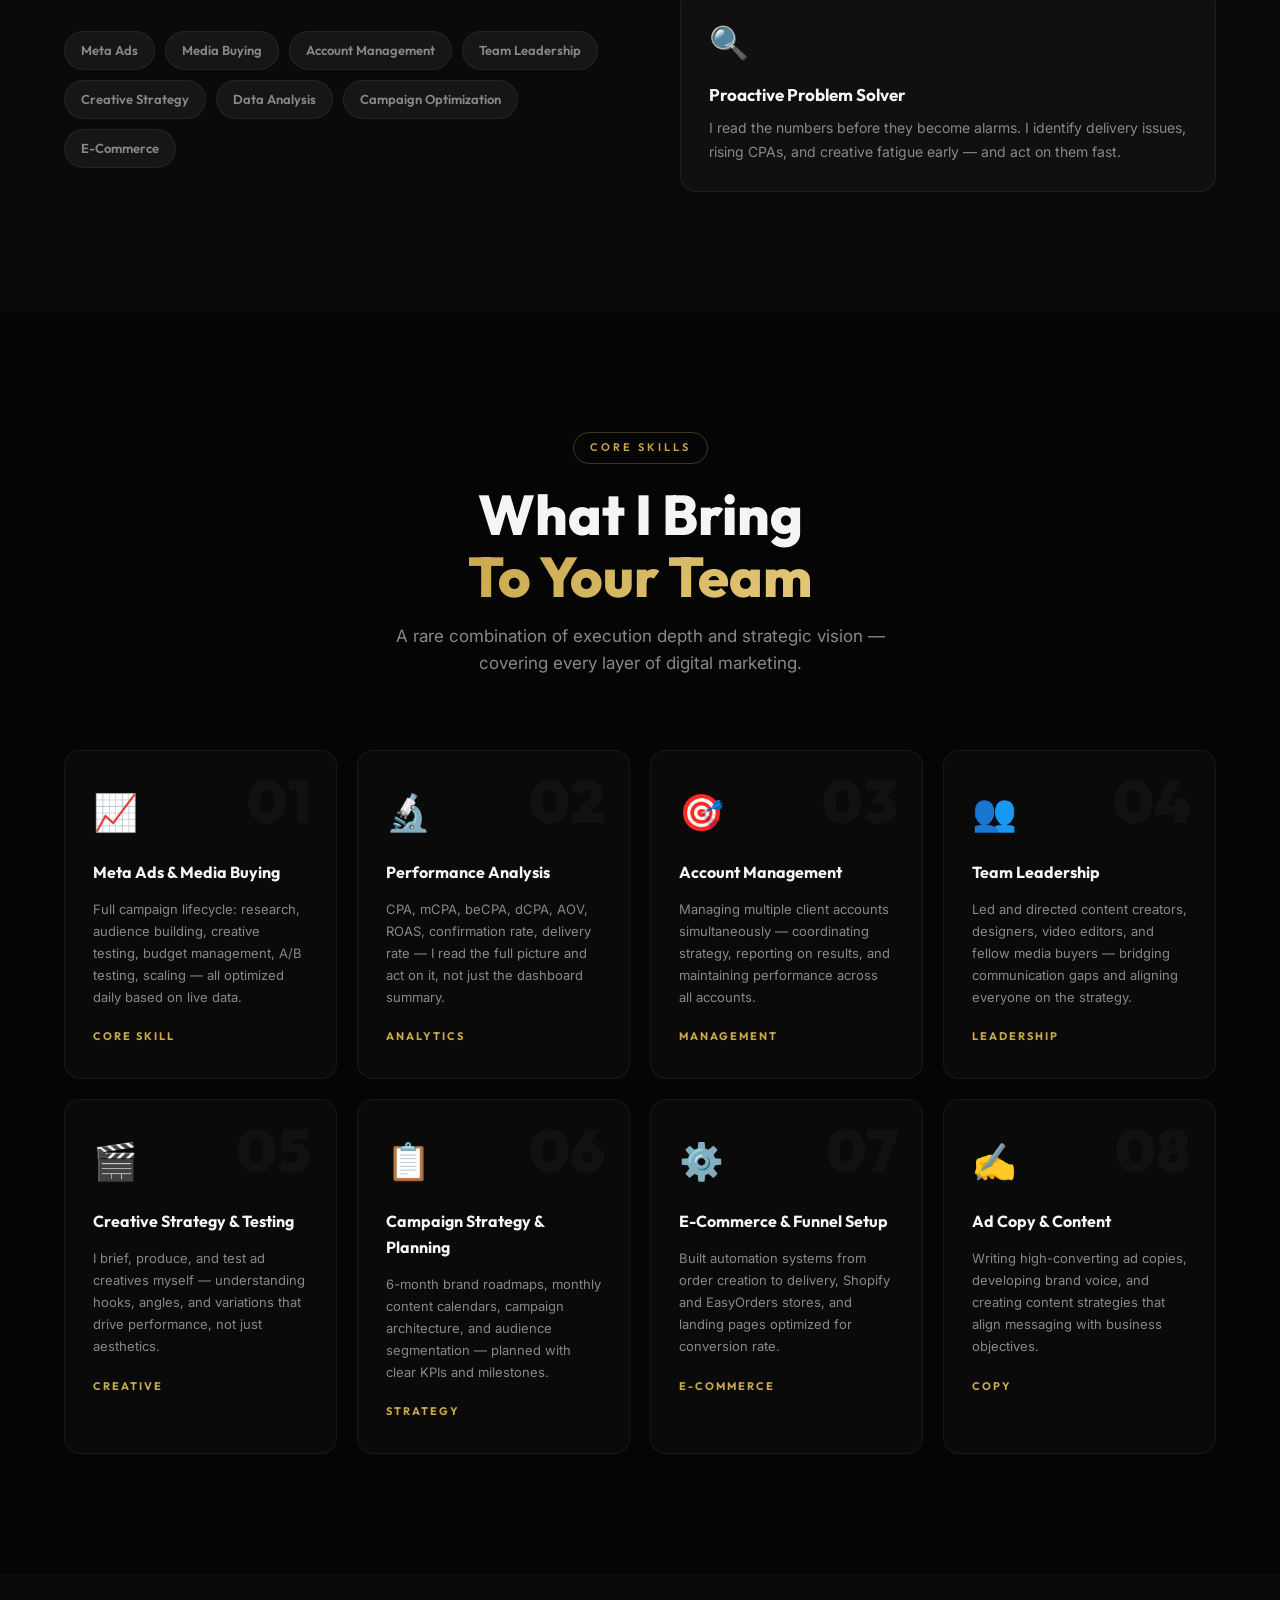
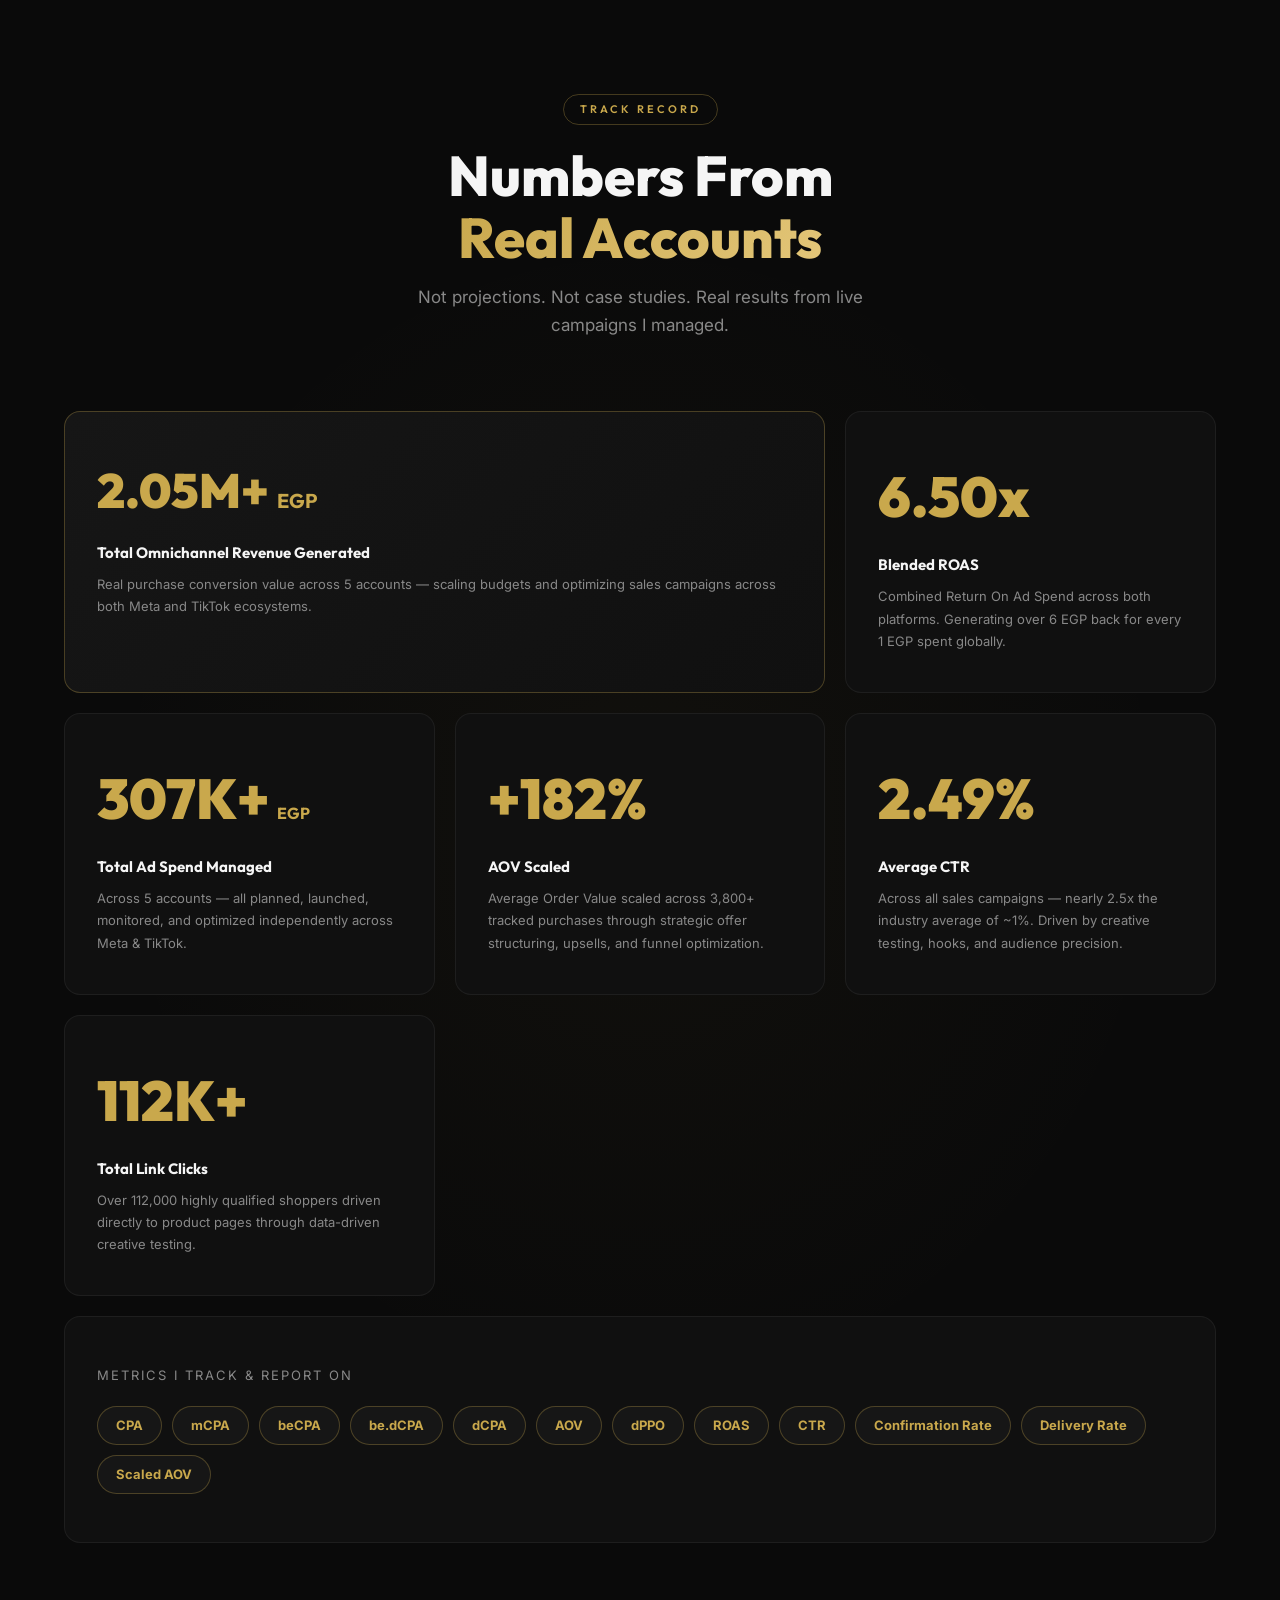
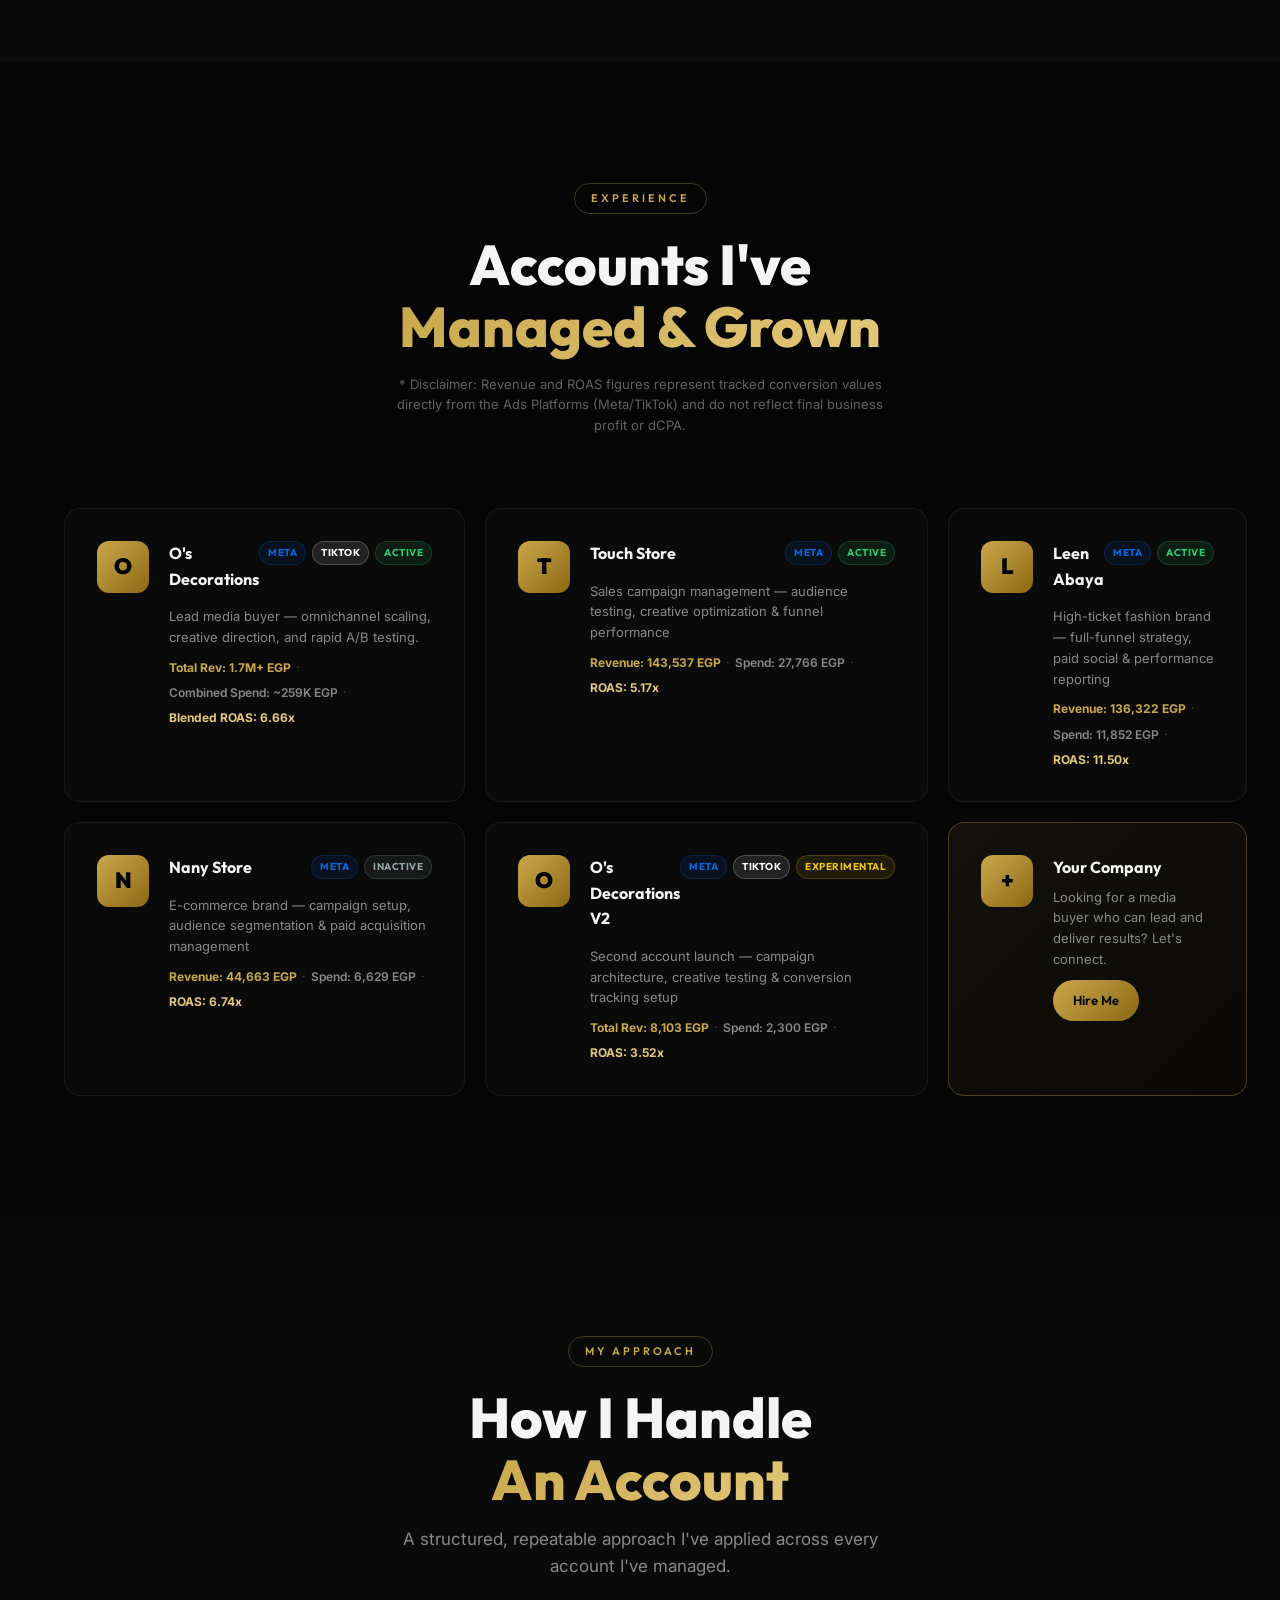
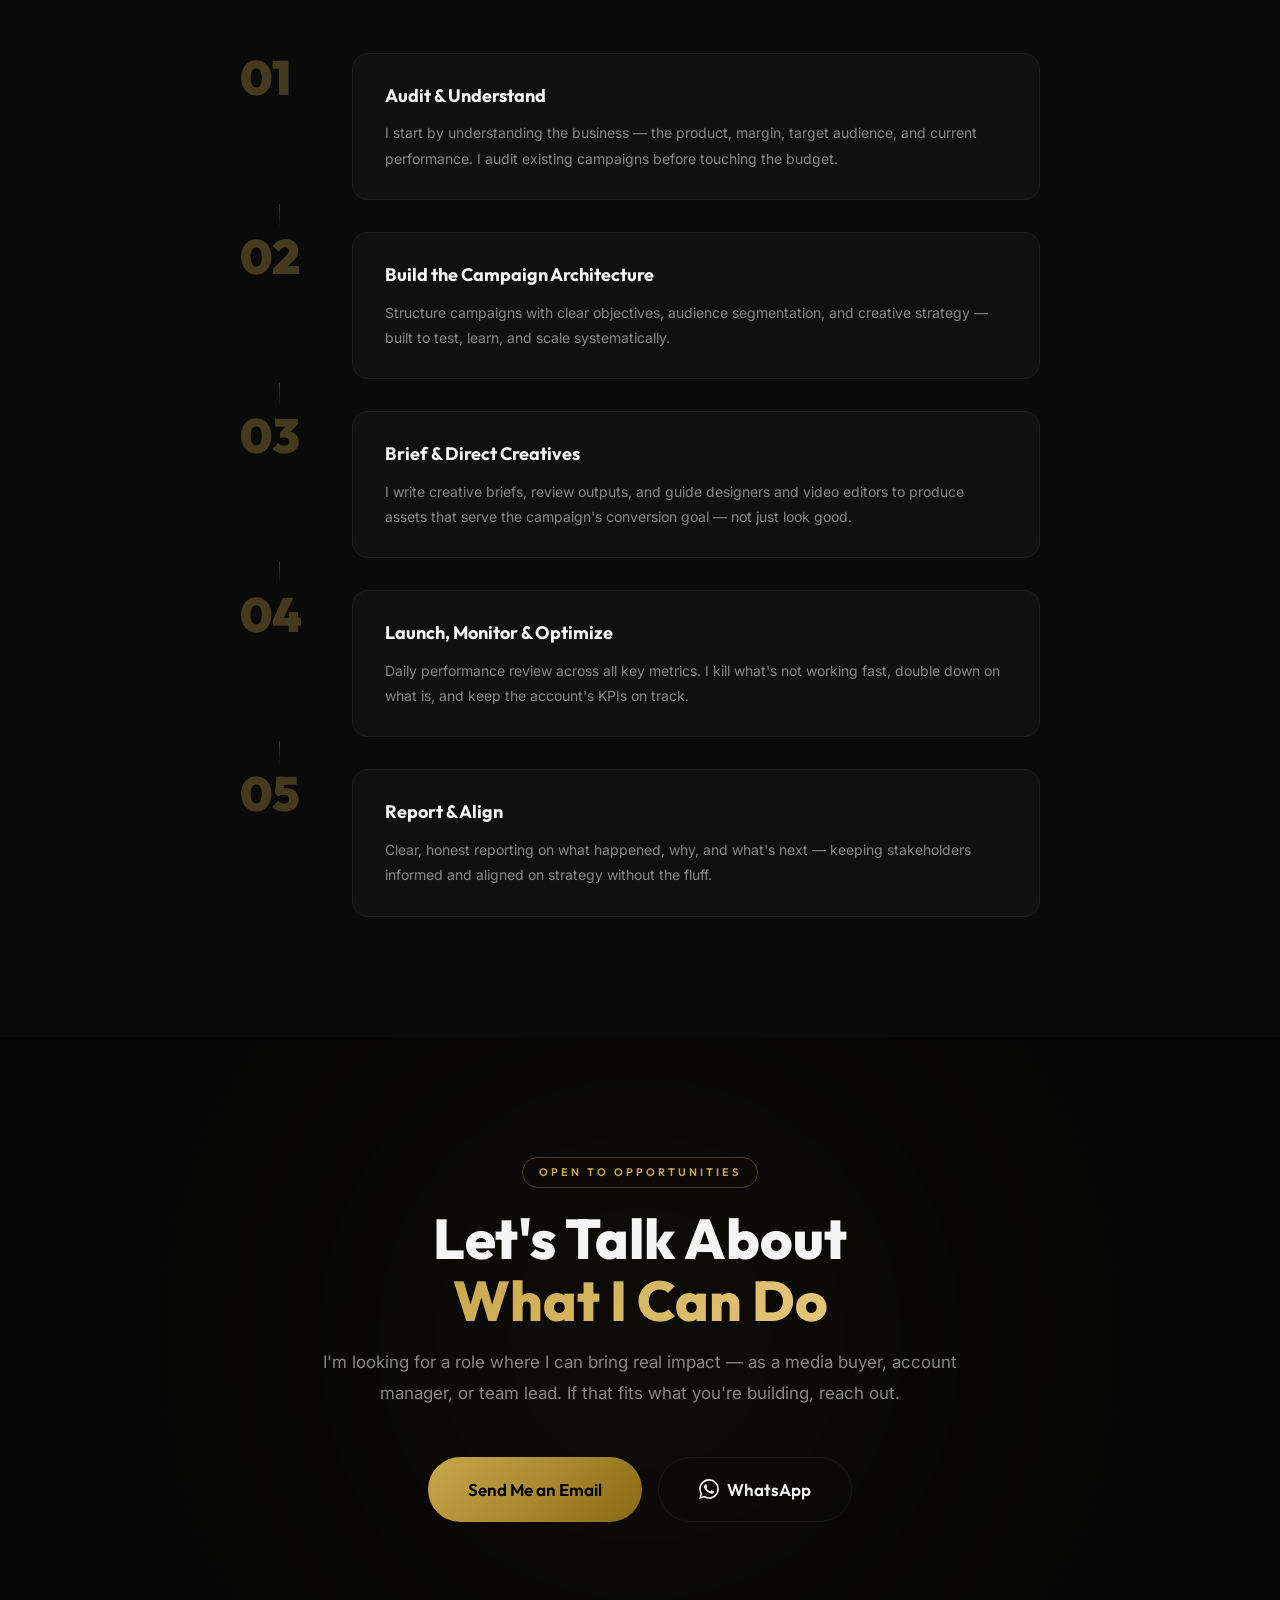
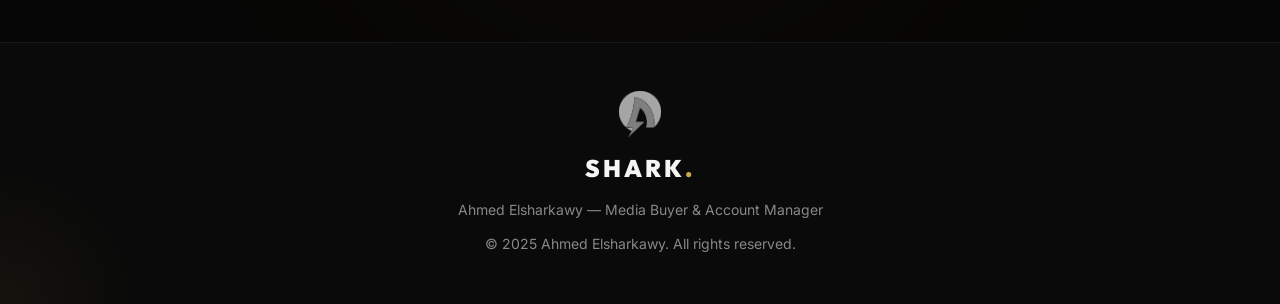
==== commit 371b1c39: "Add disclaimer about platform tracking vs profit in the Experience section" ====
--- a/index.html
+++ b/index.html
@@ -271,6 +271,7 @@
       <div class="section-header">
         <span class="section-tag">Experience</span>
         <h2 class="section-title">Accounts I've<br /><span class="gradient-text">Managed & Grown</span></h2>
+        <p class="section-sub" style="font-size: 13px; opacity: 0.7; max-width: 500px; margin: 0 auto;">* Disclaimer: Revenue and ROAS figures represent tracked conversion values directly from the Ads Platforms (Meta/TikTok) and do not reflect final business profit or dCPA.</p>
       </div>
       <div class="brands-grid">
         <div class="brand-card">
--- a/style.css
+++ b/style.css
@@ -203,7 +203,7 @@
   justify-content: center;
   position: relative;
   overflow: hidden;
-  padding: 120px 24px 80px;
+  padding: 120px 24px 140px;
 }
 .hero-bg-grid {
   position: absolute;
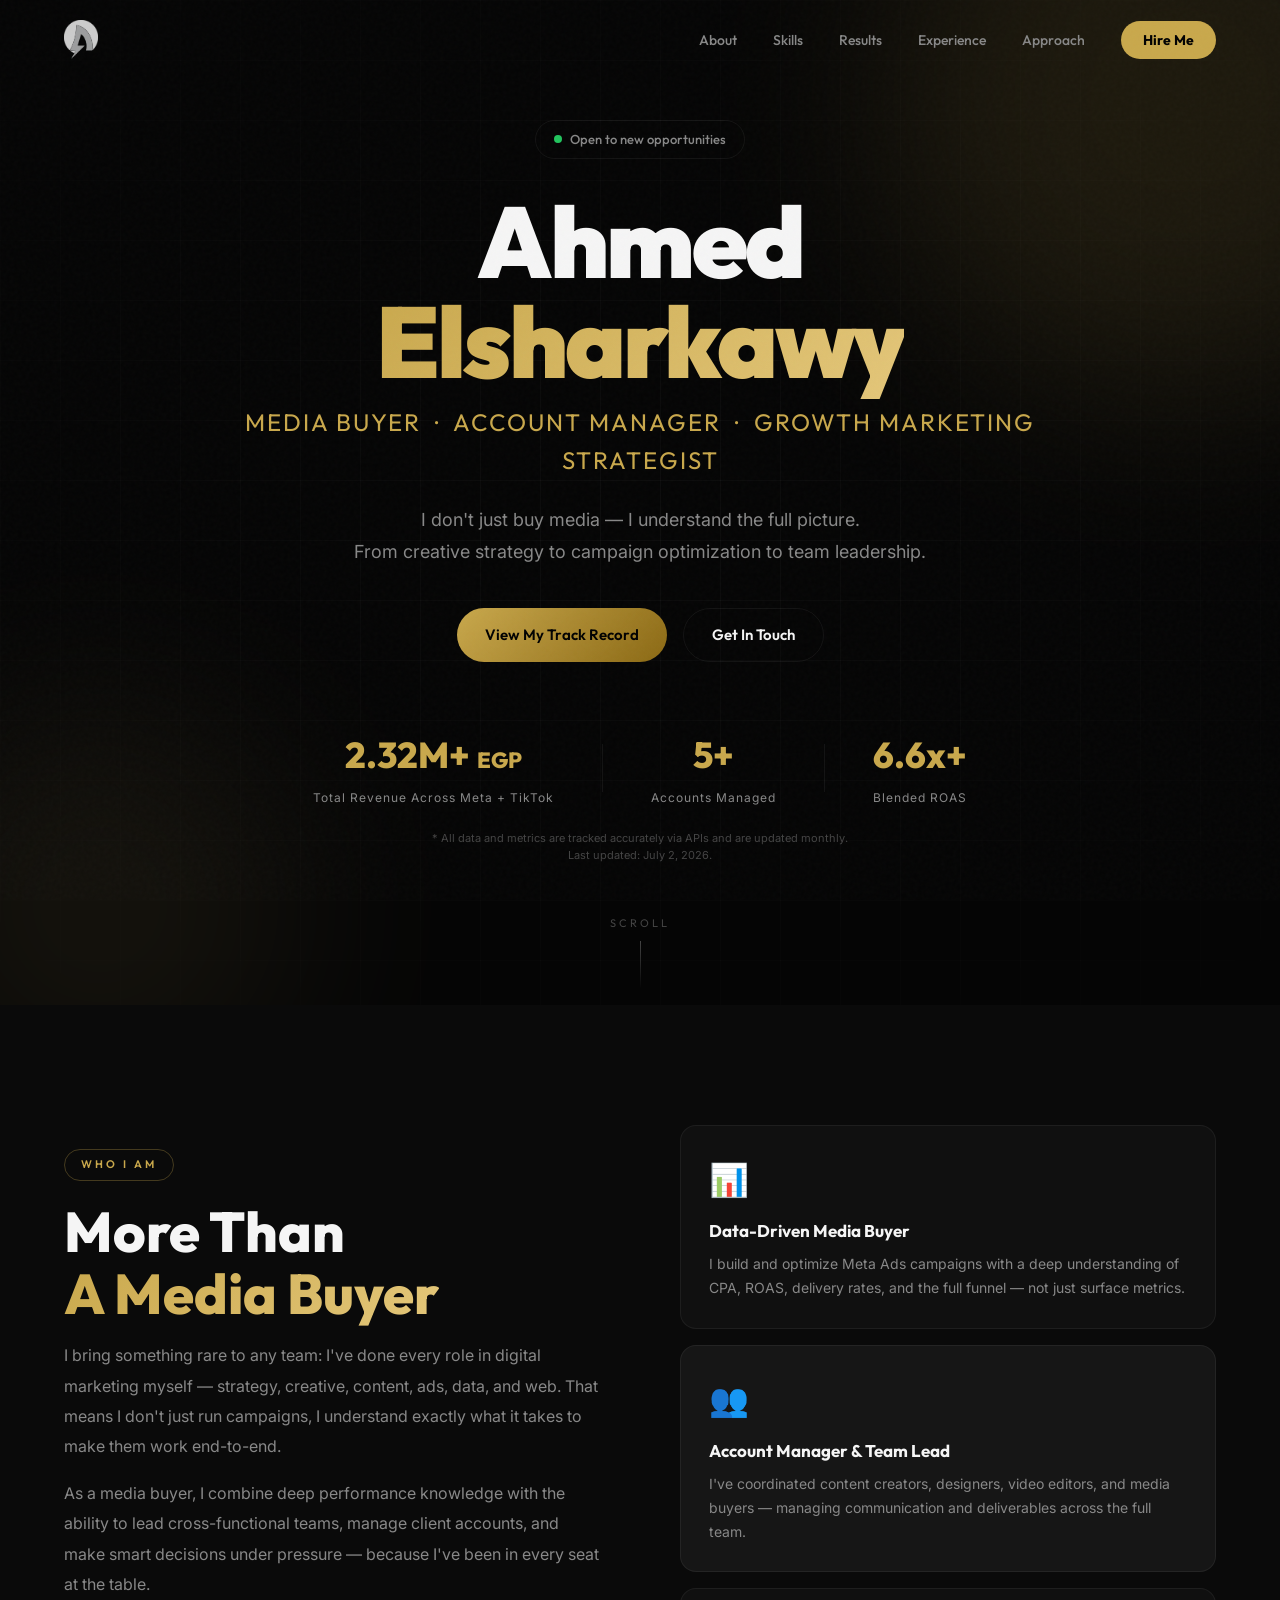
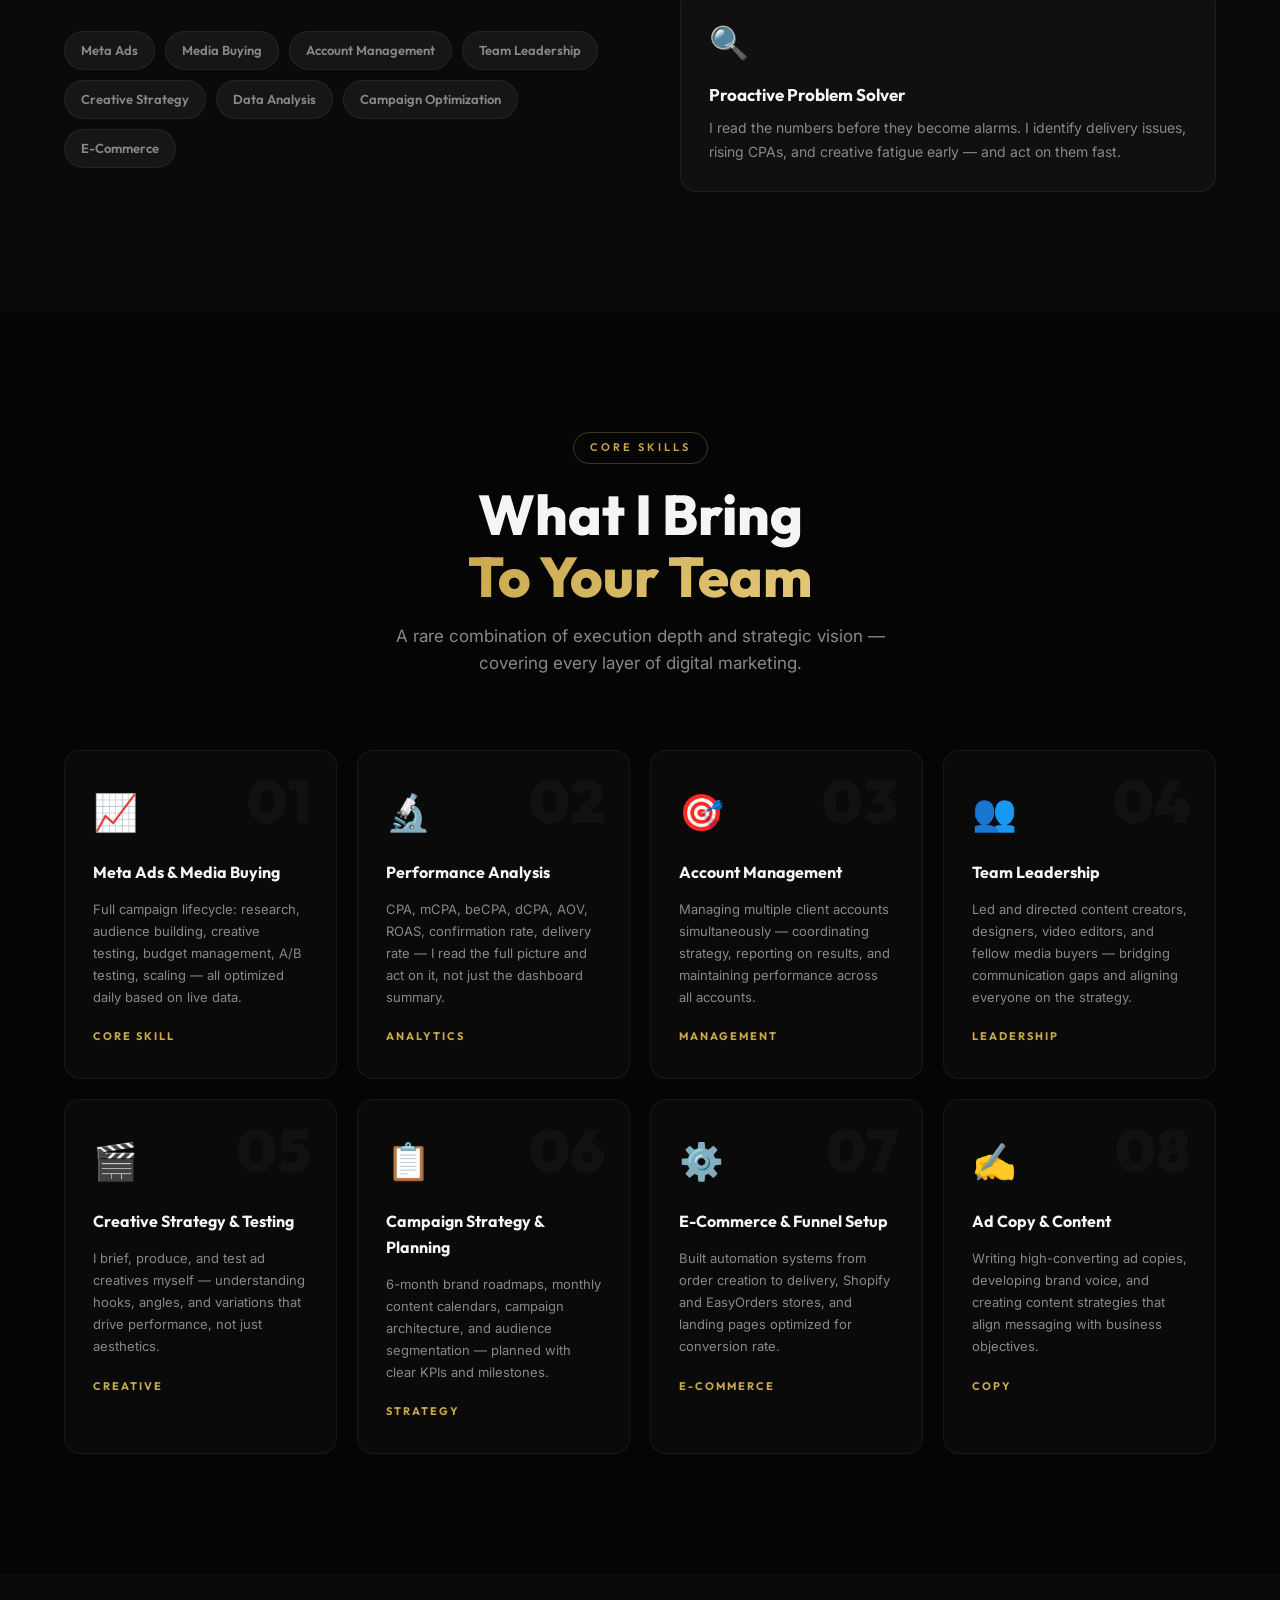
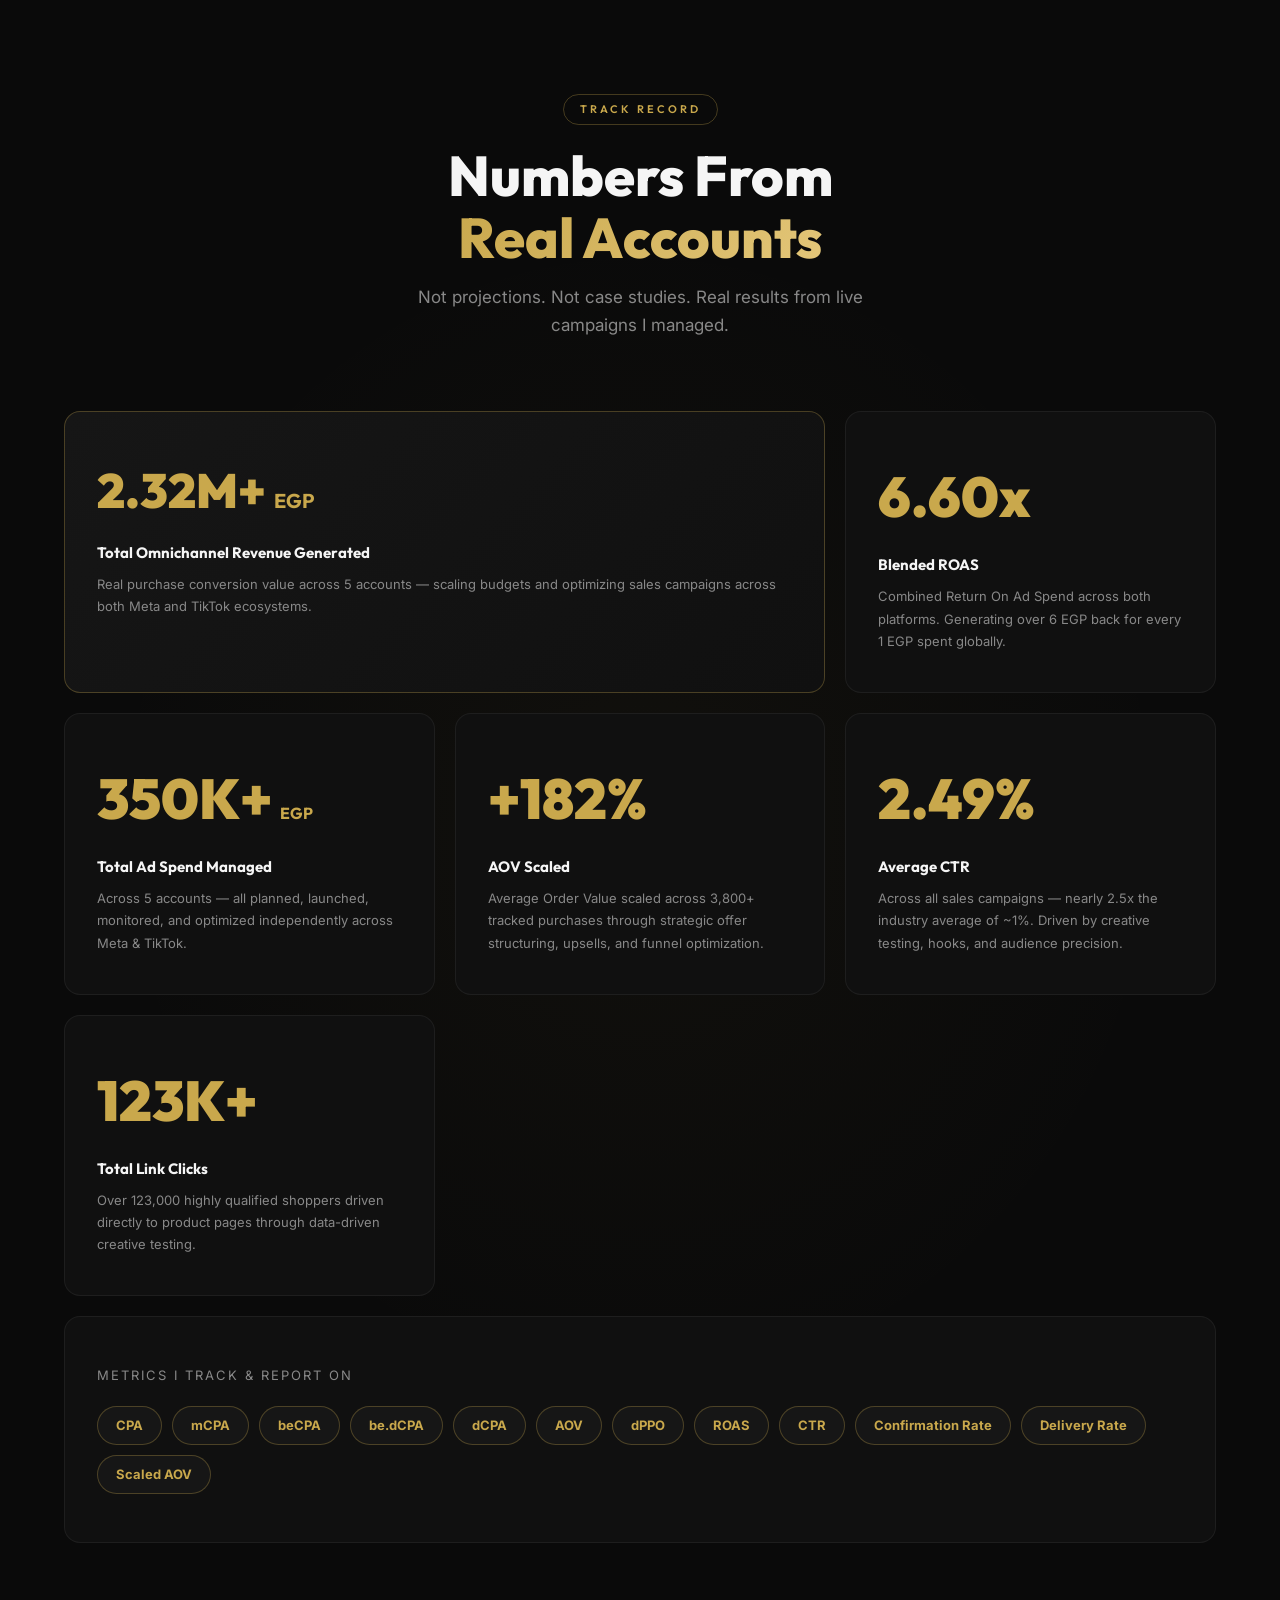
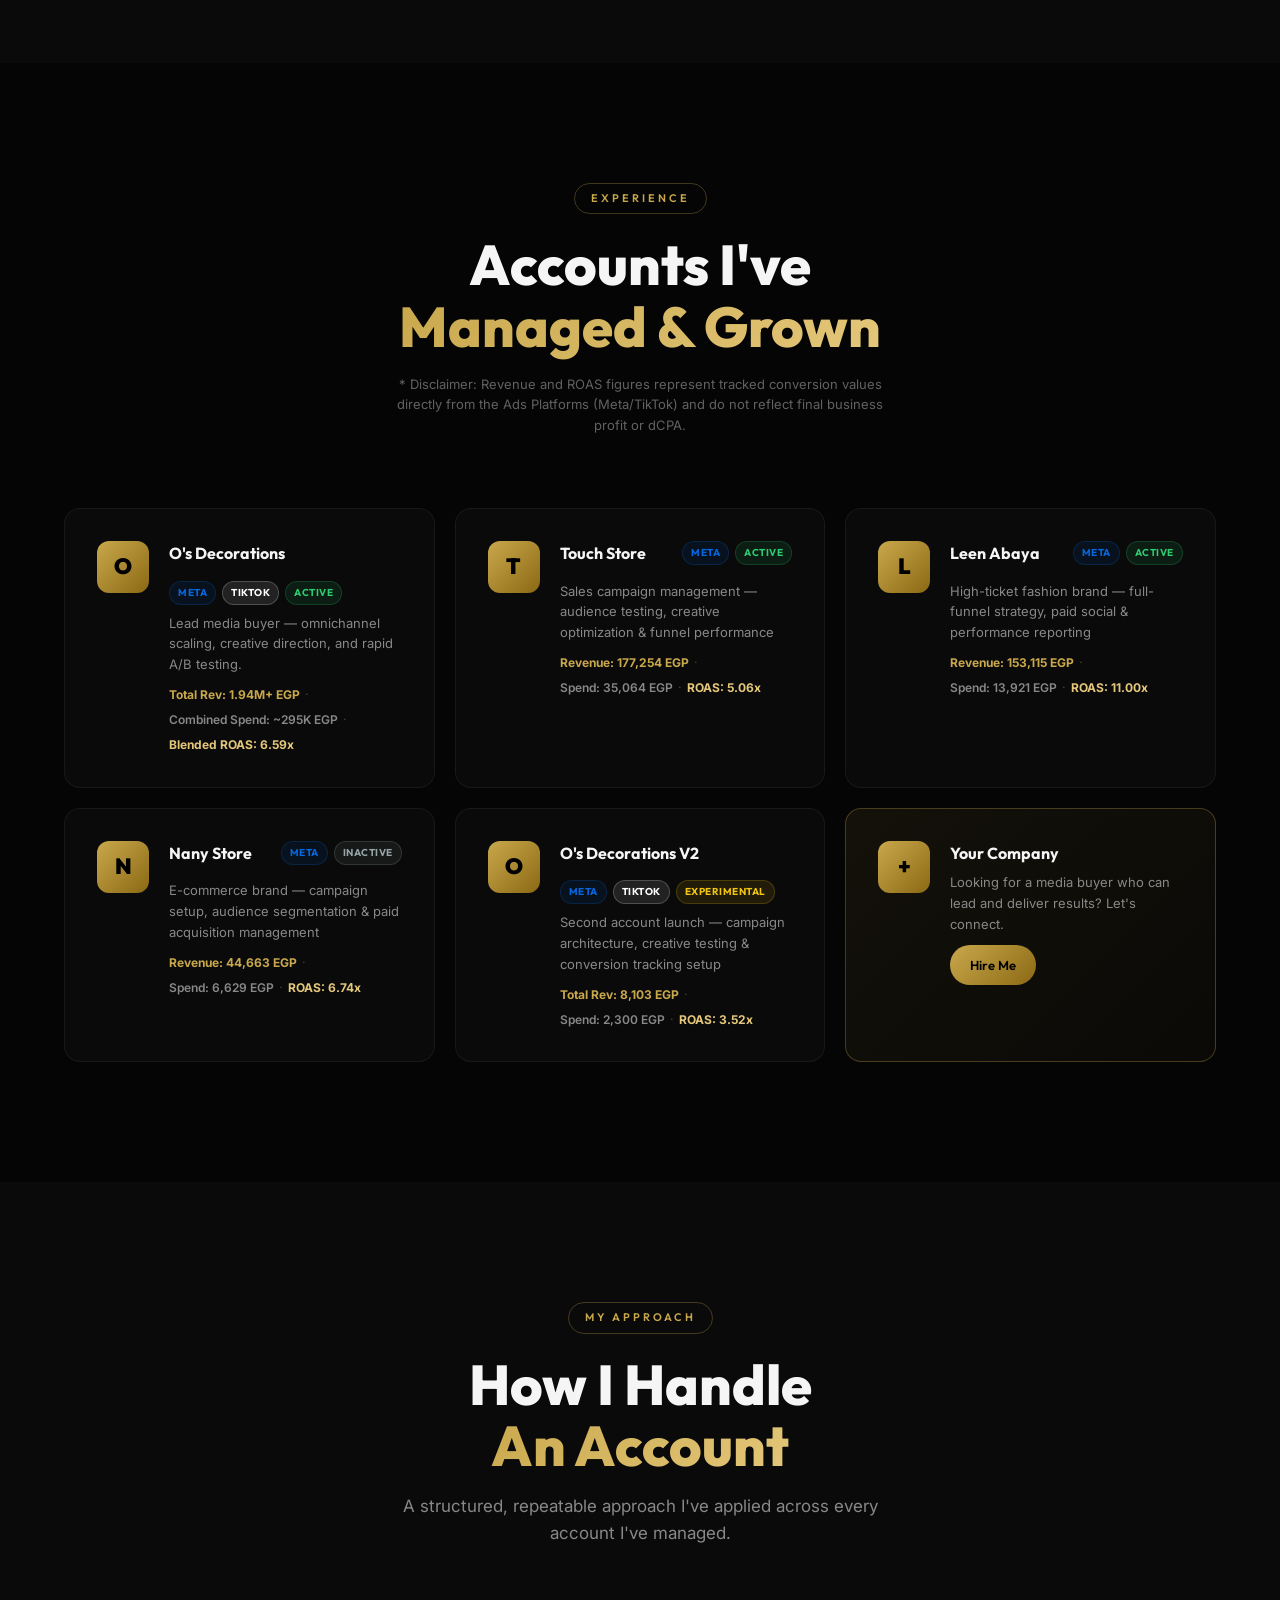
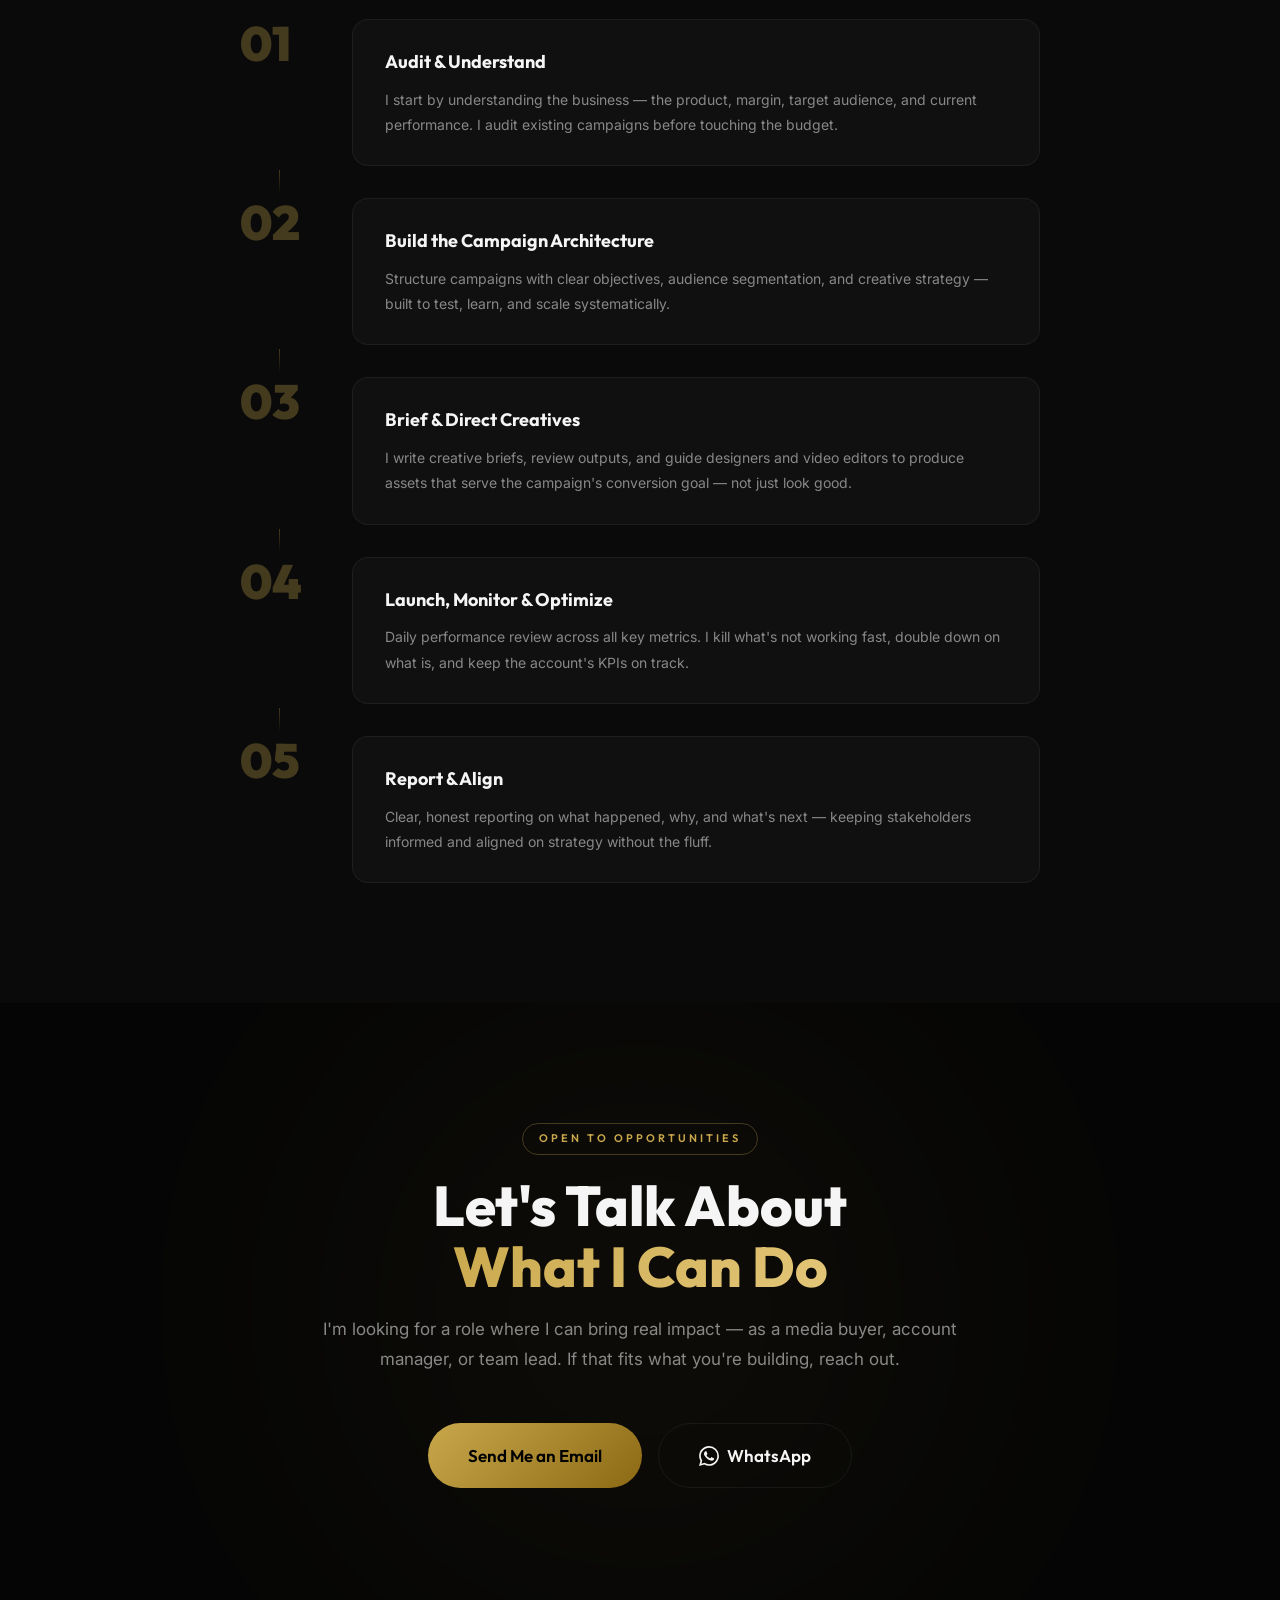
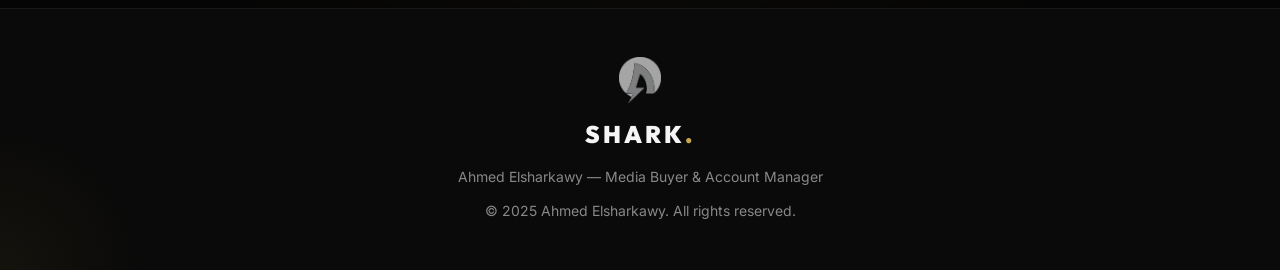
==== commit c9cc692b: "Update all portfolio numbers - July 2, 2026 data refresh" ====
--- a/index.html
+++ b/index.html
@@ -57,7 +57,7 @@
       </div>
       <div class="hero-stats">
         <div class="hero-stat">
-          <span class="hero-stat-num">2.05M+ <span style="font-size:22px;color:var(--gold)">EGP</span></span>
+          <span class="hero-stat-num">2.32M+ <span style="font-size:22px;color:var(--gold)">EGP</span></span>
           <span class="hero-stat-label">Total Revenue Across Meta + TikTok</span>
         </div>
         <div class="hero-stat-divider"></div>
@@ -67,12 +67,12 @@
         </div>
         <div class="hero-stat-divider"></div>
         <div class="hero-stat">
-          <span class="hero-stat-num">6.5x+</span>
+          <span class="hero-stat-num">6.6x+</span>
           <span class="hero-stat-label">Blended ROAS</span>
         </div>
       </div>
       <div class="hero-disclaimer">
-        * All data and metrics are tracked accurately via APIs and are updated monthly.<br>Last updated: June 5, 2026.
+        * All data and metrics are tracked accurately via APIs and are updated monthly.<br>Last updated: July 2, 2026.
       </div>
     </div>
     <div class="hero-scroll">
@@ -211,17 +211,17 @@
       </div>
       <div class="results-grid">
         <div class="result-card result-card-large">
-          <div class="result-num"><span class="result-highlight">2.05M+</span><span class="result-unit">EGP</span></div>
+          <div class="result-num"><span class="result-highlight">2.32M+</span><span class="result-unit">EGP</span></div>
           <div class="result-label">Total Omnichannel Revenue Generated</div>
           <div class="result-desc">Real purchase conversion value across 5 accounts — scaling budgets and optimizing sales campaigns across both Meta and TikTok ecosystems.</div>
         </div>
         <div class="result-card">
-          <div class="result-num"><span class="result-big">6.50x</span></div>
+          <div class="result-num"><span class="result-big">6.60x</span></div>
           <div class="result-label">Blended ROAS</div>
           <div class="result-desc">Combined Return On Ad Spend across both platforms. Generating over 6 EGP back for every 1 EGP spent globally.</div>
         </div>
         <div class="result-card">
-          <div class="result-num"><span class="result-big">307K+</span><span class="result-unit" style="font-size:16px">EGP</span></div>
+          <div class="result-num"><span class="result-big">350K+</span><span class="result-unit" style="font-size:16px">EGP</span></div>
           <div class="result-label">Total Ad Spend Managed</div>
           <div class="result-desc">Across 5 accounts — all planned, launched, monitored, and optimized independently across Meta & TikTok.</div>
         </div>
@@ -236,9 +236,9 @@
           <div class="result-desc">Across all sales campaigns — nearly 2.5x the industry average of ~1%. Driven by creative testing, hooks, and audience precision.</div>
         </div>
         <div class="result-card">
-          <div class="result-num"><span class="result-big">112K+</span></div>
+          <div class="result-num"><span class="result-big">123K+</span></div>
           <div class="result-label">Total Link Clicks</div>
-          <div class="result-desc">Over 112,000 highly qualified shoppers driven directly to product pages through data-driven creative testing.</div>
+          <div class="result-desc">Over 123,000 highly qualified shoppers driven directly to product pages through data-driven creative testing.</div>
         </div>
         <div class="result-card result-card-wide">
           <div class="result-metrics">
@@ -287,11 +287,11 @@
             </div>
             <p>Lead media buyer — omnichannel scaling, creative direction, and rapid A/B testing.</p>
             <div class="brand-metrics">
-              <span class="brand-revenue">Total Rev: 1.7M+ EGP</span>
-              <span class="brand-divider">·</span>
-              <span class="brand-spend">Combined Spend: ~259K EGP</span>
-              <span class="brand-divider">·</span>
-              <span class="brand-roas">Blended ROAS: 6.66x</span>
+              <span class="brand-revenue">Total Rev: 1.94M+ EGP</span>
+              <span class="brand-divider">·</span>
+              <span class="brand-spend">Combined Spend: ~295K EGP</span>
+              <span class="brand-divider">·</span>
+              <span class="brand-roas">Blended ROAS: 6.59x</span>
             </div>
           </div>
         </div>
@@ -307,11 +307,11 @@
             </div>
             <p>Sales campaign management — audience testing, creative optimization & funnel performance</p>
             <div class="brand-metrics">
-              <span class="brand-revenue">Revenue: 143,537 EGP</span>
-              <span class="brand-divider">·</span>
-              <span class="brand-spend">Spend: 27,766 EGP</span>
-              <span class="brand-divider">·</span>
-              <span class="brand-roas">ROAS: 5.17x</span>
+              <span class="brand-revenue">Revenue: 177,254 EGP</span>
+              <span class="brand-divider">·</span>
+              <span class="brand-spend">Spend: 35,064 EGP</span>
+              <span class="brand-divider">·</span>
+              <span class="brand-roas">ROAS: 5.06x</span>
             </div>
           </div>
         </div>
@@ -327,11 +327,11 @@
             </div>
             <p>High-ticket fashion brand — full-funnel strategy, paid social & performance reporting</p>
             <div class="brand-metrics">
-              <span class="brand-revenue">Revenue: 136,322 EGP</span>
-              <span class="brand-divider">·</span>
-              <span class="brand-spend">Spend: 11,852 EGP</span>
-              <span class="brand-divider">·</span>
-              <span class="brand-roas">ROAS: 11.50x</span>
+              <span class="brand-revenue">Revenue: 153,115 EGP</span>
+              <span class="brand-divider">·</span>
+              <span class="brand-spend">Spend: 13,921 EGP</span>
+              <span class="brand-divider">·</span>
+              <span class="brand-roas">ROAS: 11.00x</span>
             </div>
           </div>
         </div>
--- a/style.css
+++ b/style.css
@@ -24,13 +24,16 @@
 
 /* ===== RESET ===== */
 *, *::before, *::after { box-sizing: border-box; margin: 0; padding: 0; }
+html, body {
+  overflow-x: hidden;
+  max-width: 100%;
+}
 html { scroll-behavior: smooth; }
 body {
   background: var(--bg);
   color: var(--text);
   font-family: var(--font);
   line-height: 1.6;
-  overflow-x: hidden;
 }
 a { text-decoration: none; color: inherit; }
 ul { list-style: none; }
@@ -262,7 +265,7 @@
   50% { opacity: 0.5; transform: scale(0.8); }
 }
 .hero-title {
-  font-size: clamp(56px, 10vw, 100px);
+  font-size: clamp(40px, 10vw, 100px);
   font-weight: 900;
   line-height: 1;
   letter-spacing: -3px;
@@ -270,11 +273,12 @@
   animation: fadeUp 0.6s ease 0.1s both;
 }
 .hero-role {
-  font-size: clamp(18px, 3vw, 24px);
+  font-size: clamp(13px, 3vw, 24px);
   font-weight: 400;
   color: var(--gold);
   letter-spacing: 2px;
   text-transform: uppercase;
+  line-height: 1.6;
   margin-bottom: 24px;
   animation: fadeUp 0.6s ease 0.2s both;
 }
@@ -341,7 +345,7 @@
   letter-spacing: 3px;
   text-transform: uppercase;
   color: var(--text-dim);
-  animation: fadeUp 0.6s ease 0.8s both;
+  animation: fadeUpCenter 0.6s ease 0.8s both;
 }
 .scroll-line {
   width: 1px;
@@ -356,8 +360,12 @@
   100% { transform: scaleY(0); transform-origin: bottom; }
 }
 @keyframes fadeUp {
-  from { opacity: 0; transform: translateY(30px); }
+  from { opacity: 0; transform: translateY(40px); }
   to { opacity: 1; transform: translateY(0); }
+}
+@keyframes fadeUpCenter {
+  from { opacity: 0; transform: translate(-50%, 40px); }
+  to { opacity: 1; transform: translate(-50%, 0); }
 }
 
 /* ===== ABOUT ===== */
@@ -576,9 +584,12 @@
   justify-content: space-between;
   align-items: flex-start;
   margin-bottom: 8px;
+  flex-wrap: wrap;
+  gap: 8px;
 }
 .platform-badges {
   display: flex;
+  flex-wrap: wrap;
   gap: 6px;
 }
 .platform-badge {
@@ -747,6 +758,7 @@
   .result-card-large { grid-column: span 1; }
   .result-card-wide { grid-column: span 1; }
   .brands-grid { grid-template-columns: 1fr; }
+  .brand-card { flex-direction: column; padding: 24px; gap: 16px; }
   .hero-stats { flex-direction: column; gap: 24px; }
   .hero-stat-divider { width: 48px; height: 1px; }
   .hero-actions { flex-direction: column; align-items: center; }
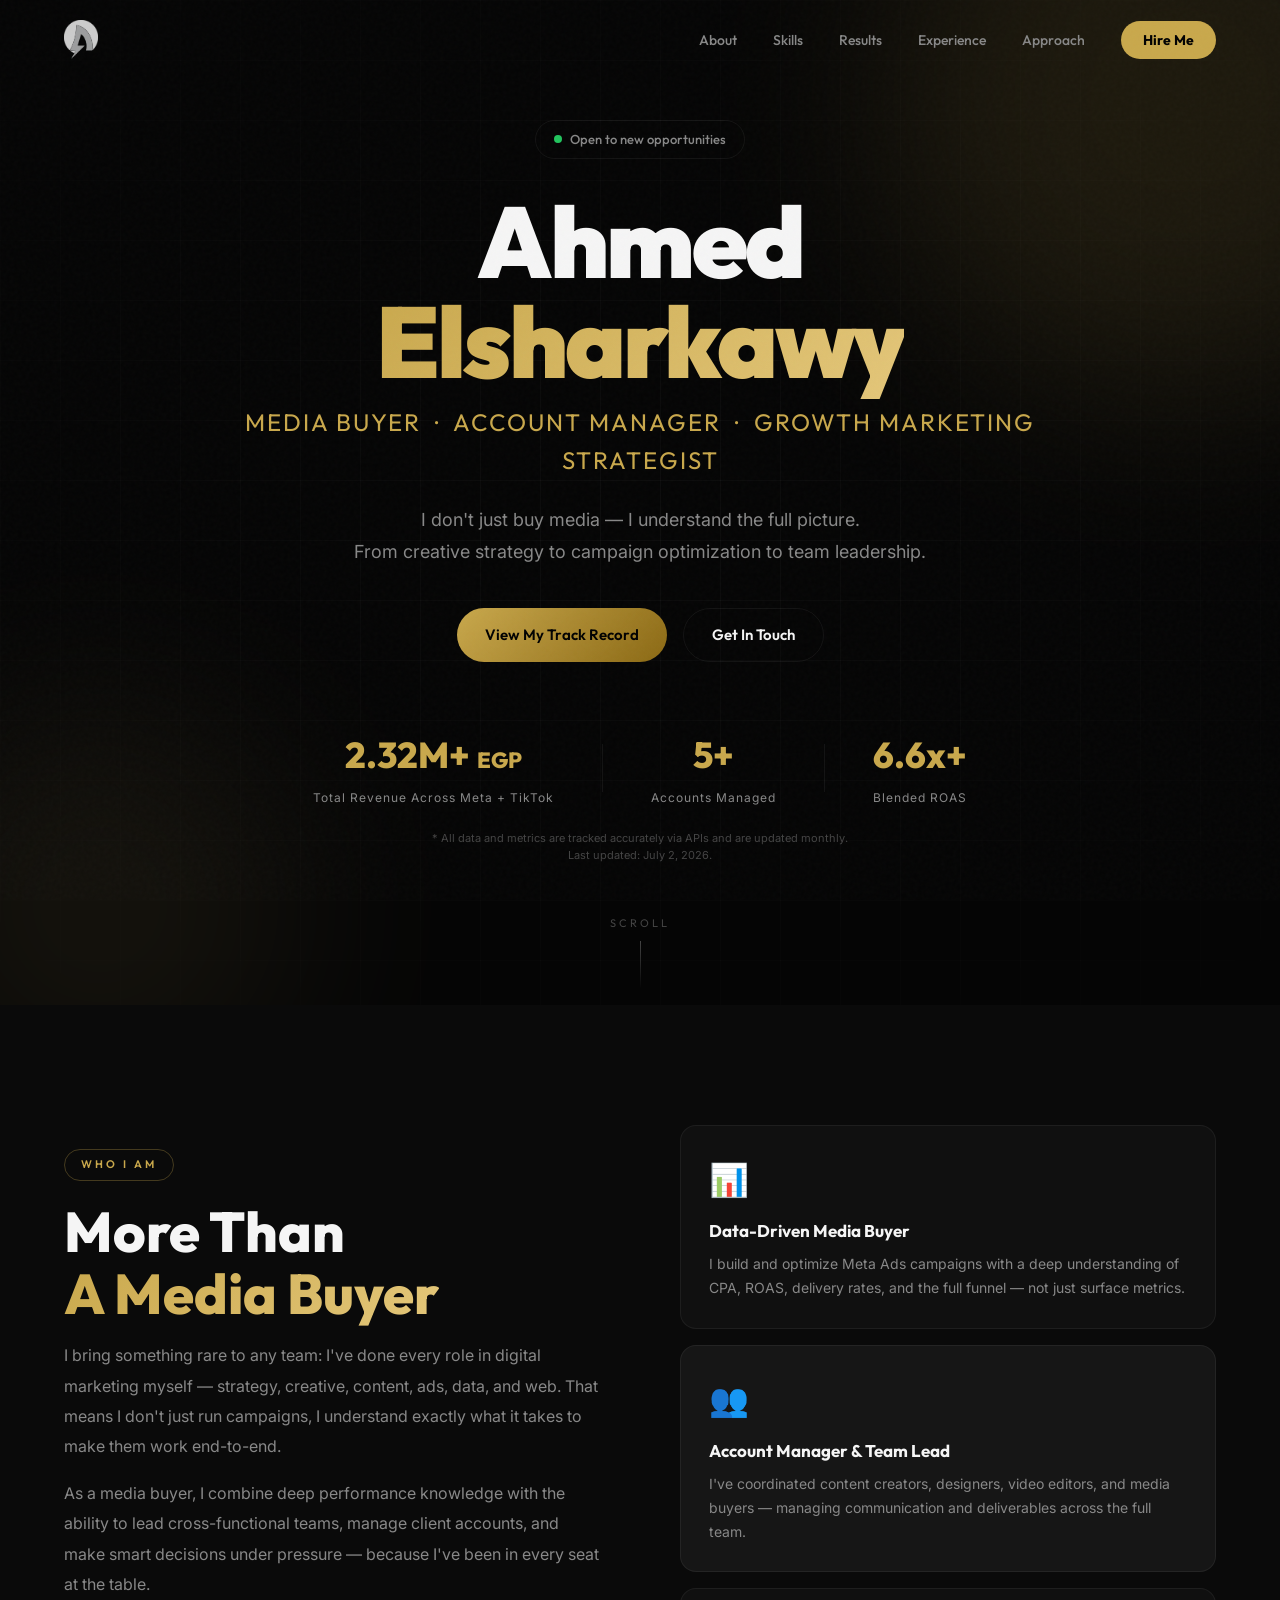
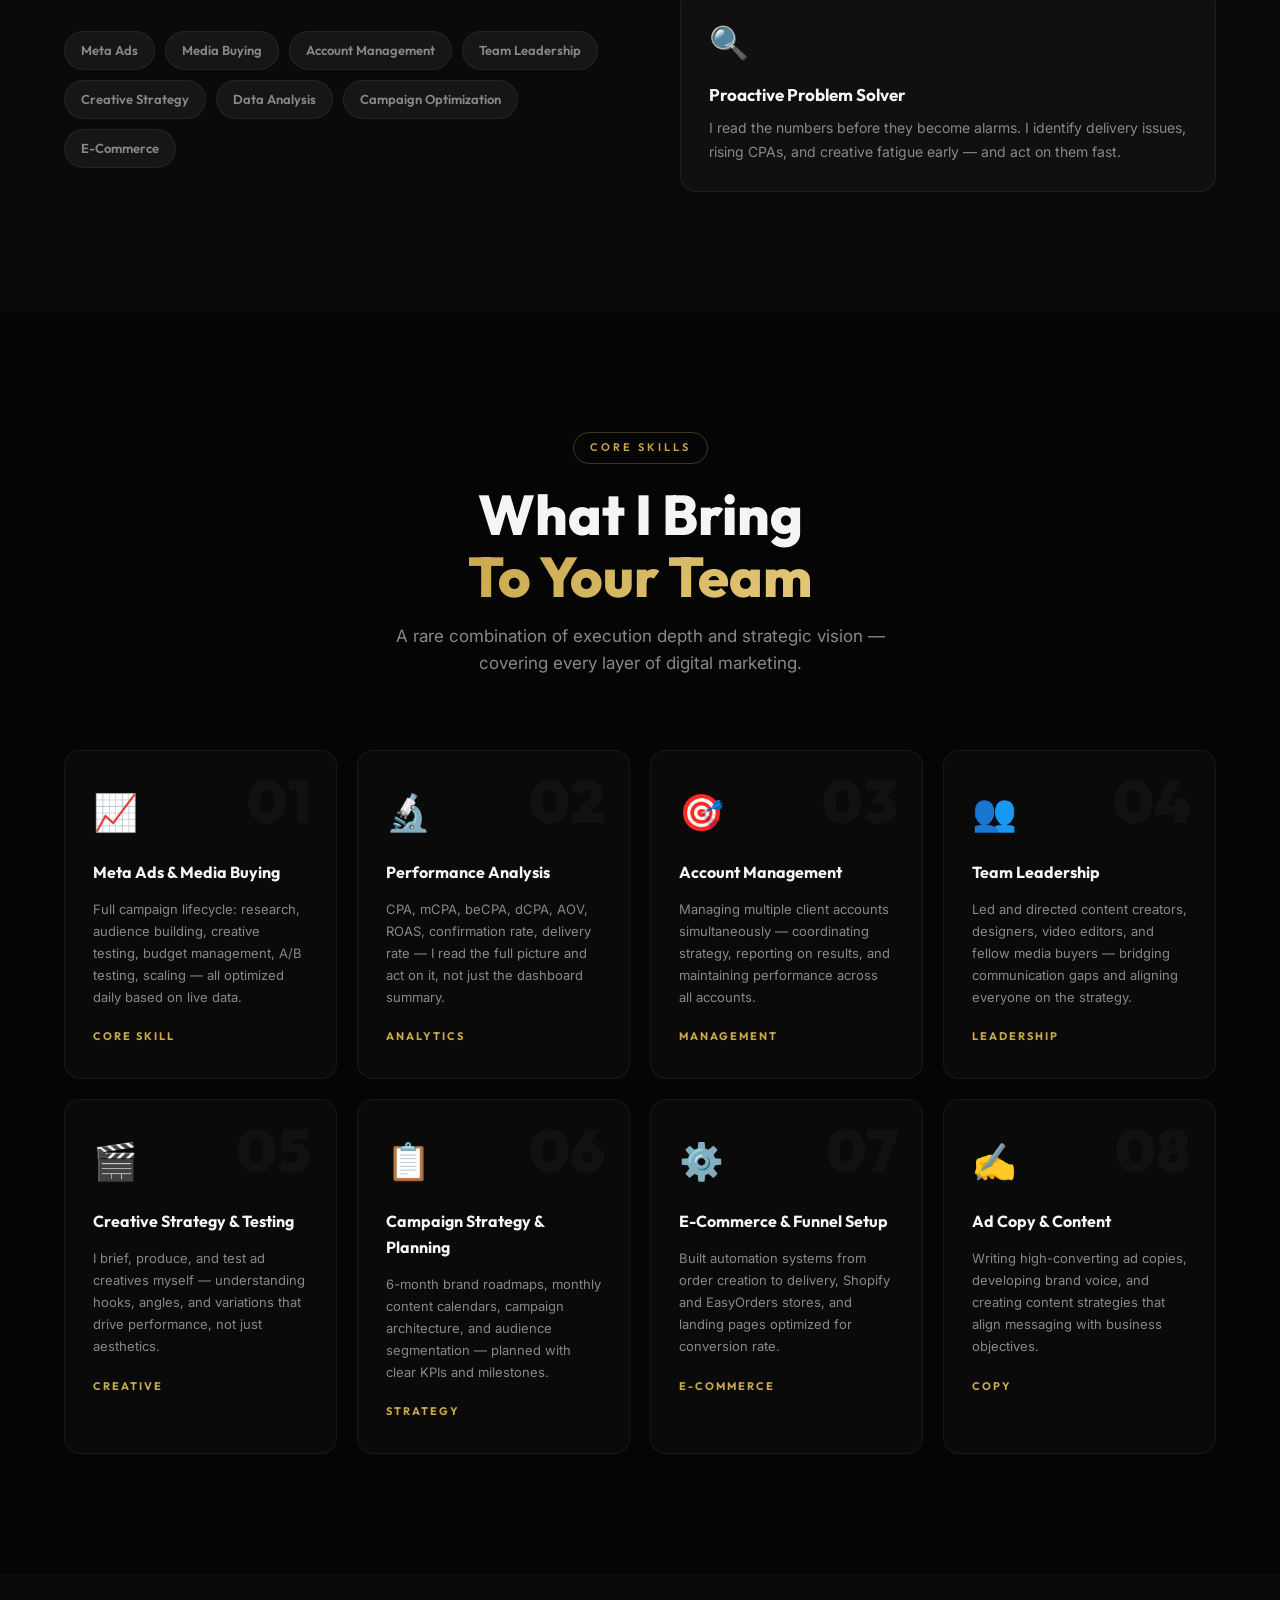
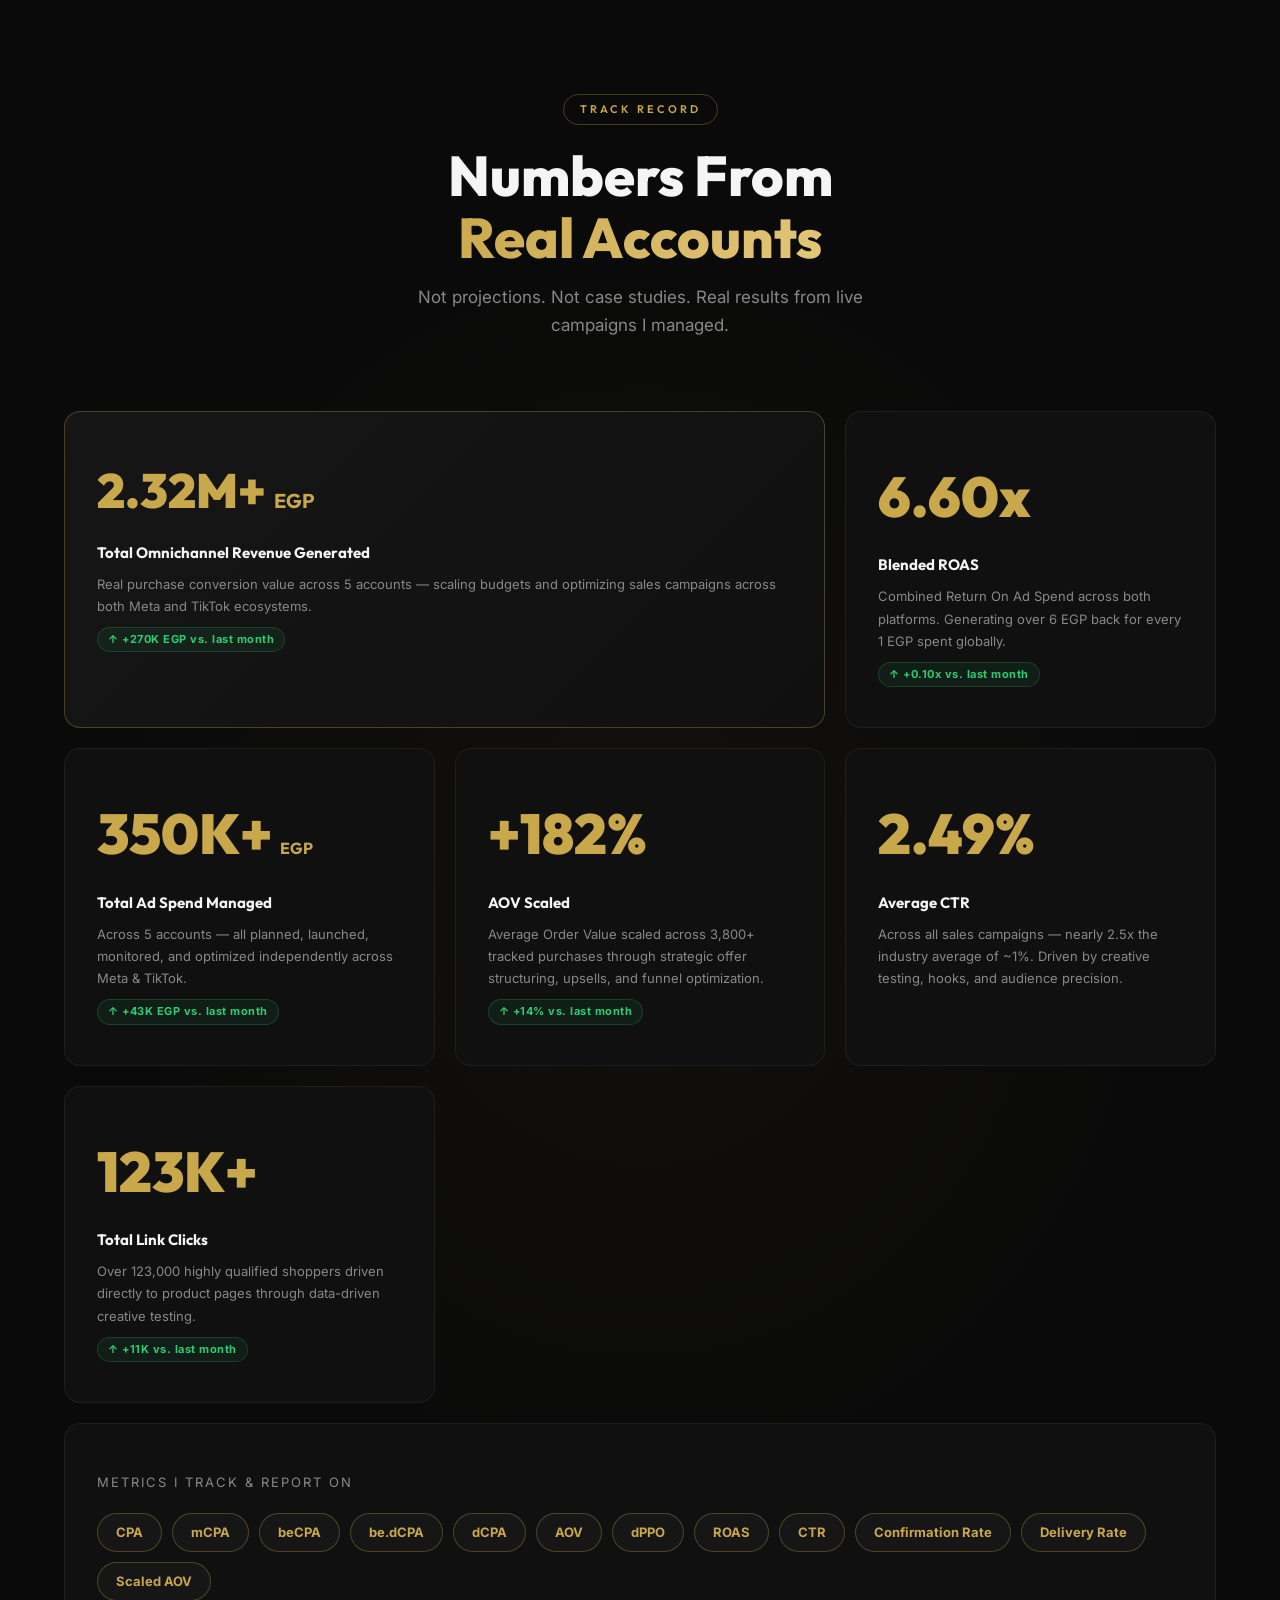
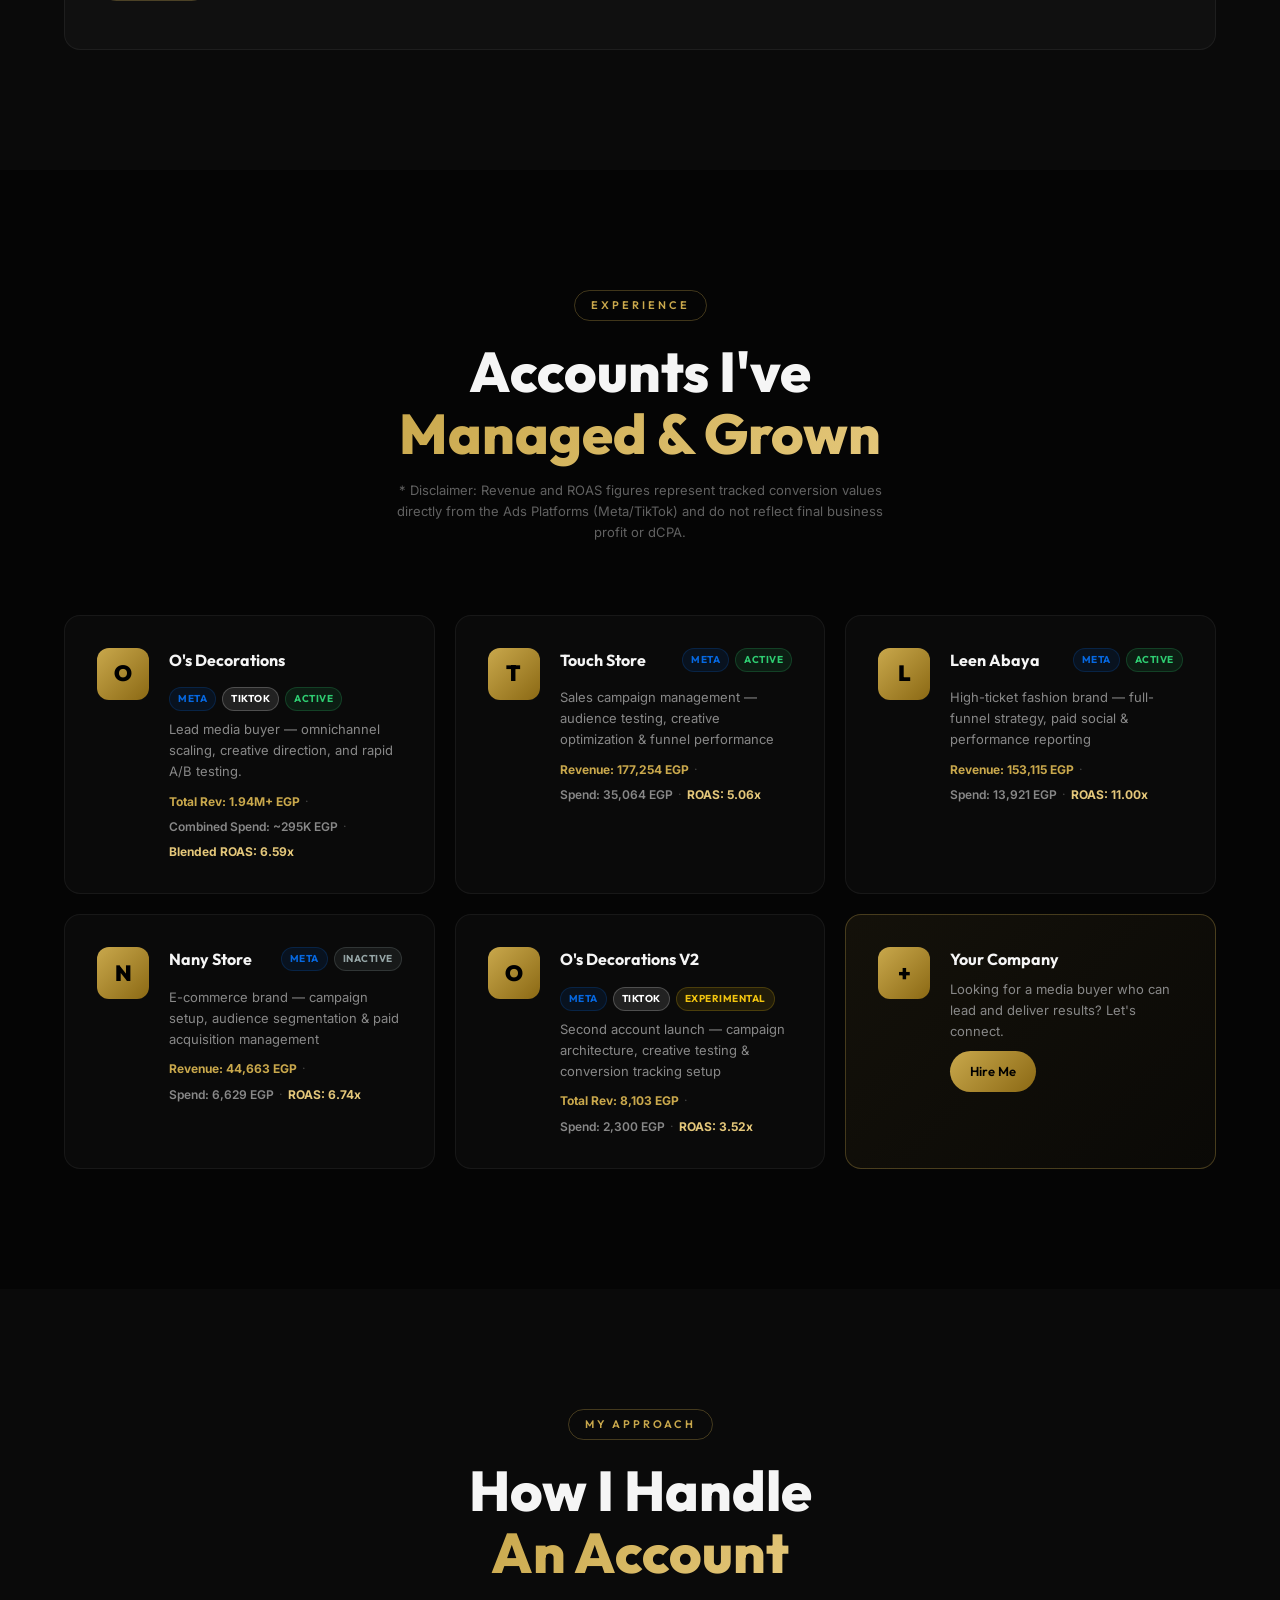
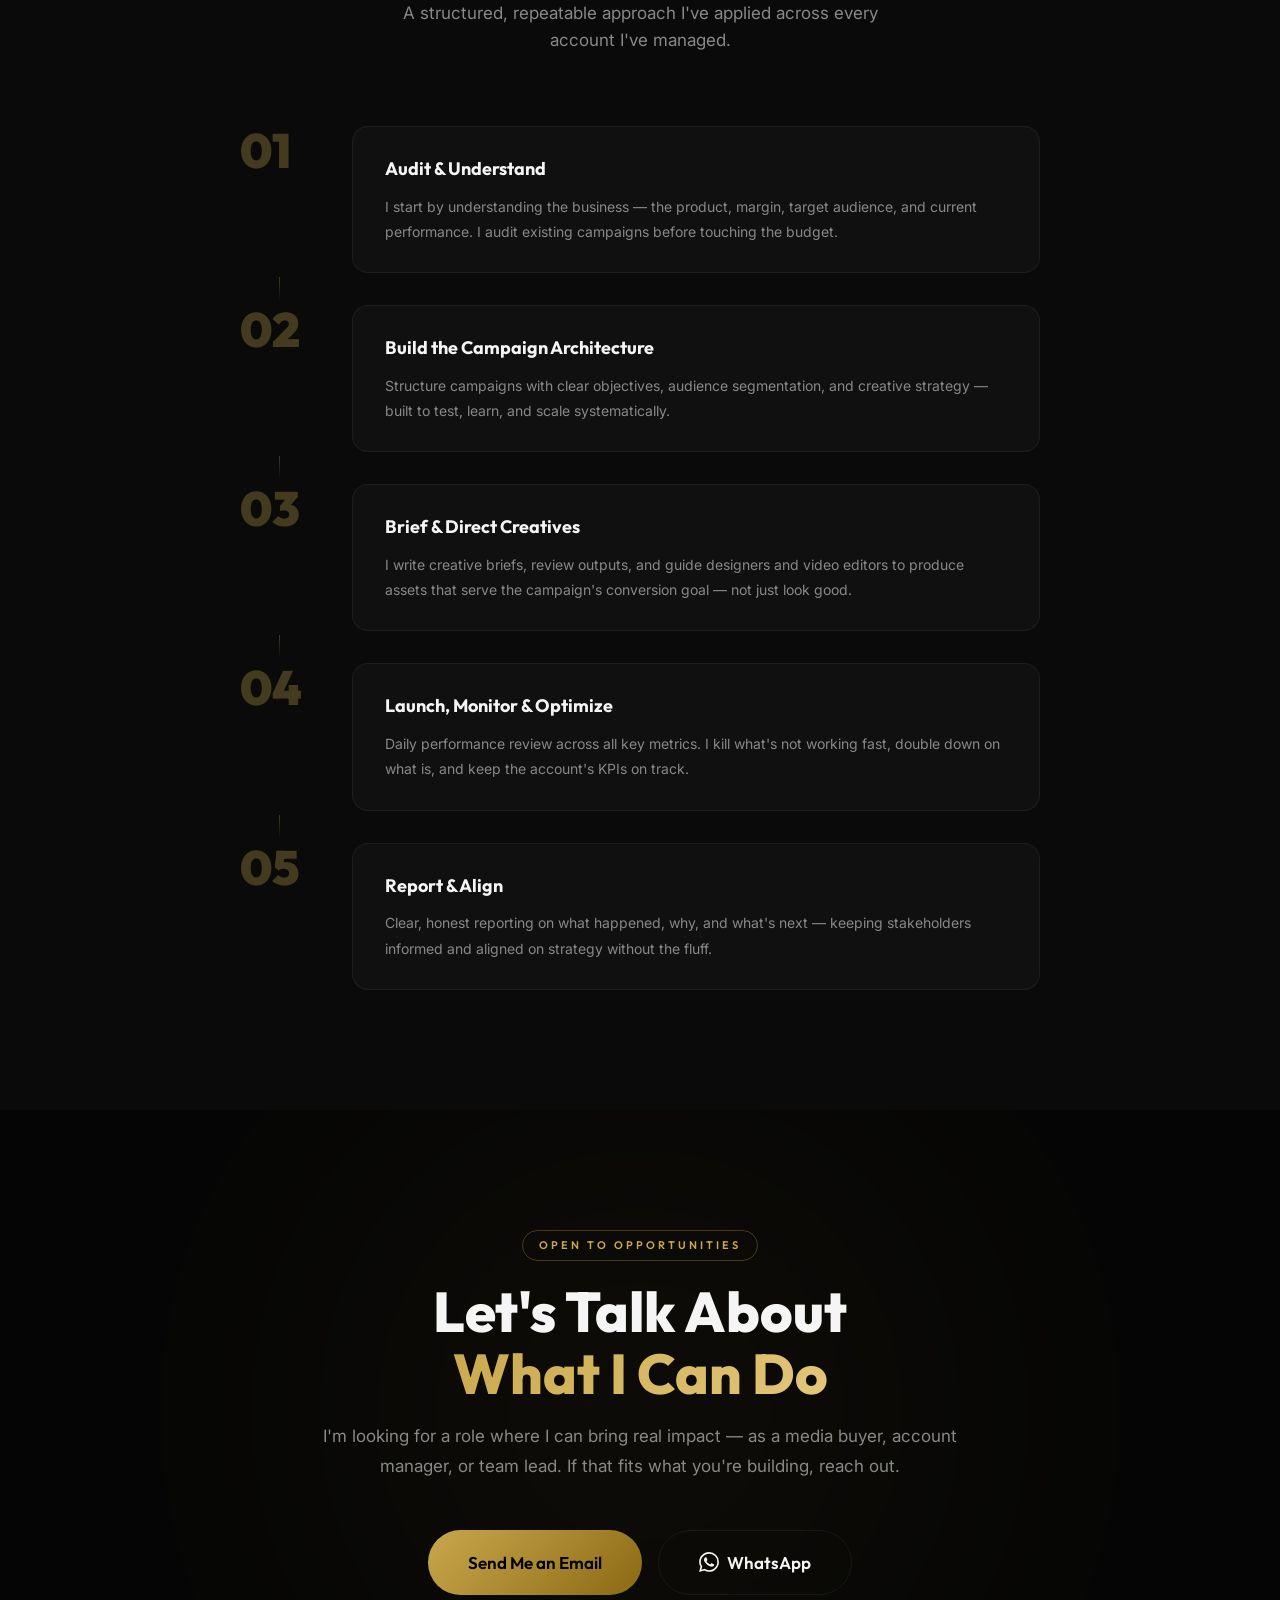
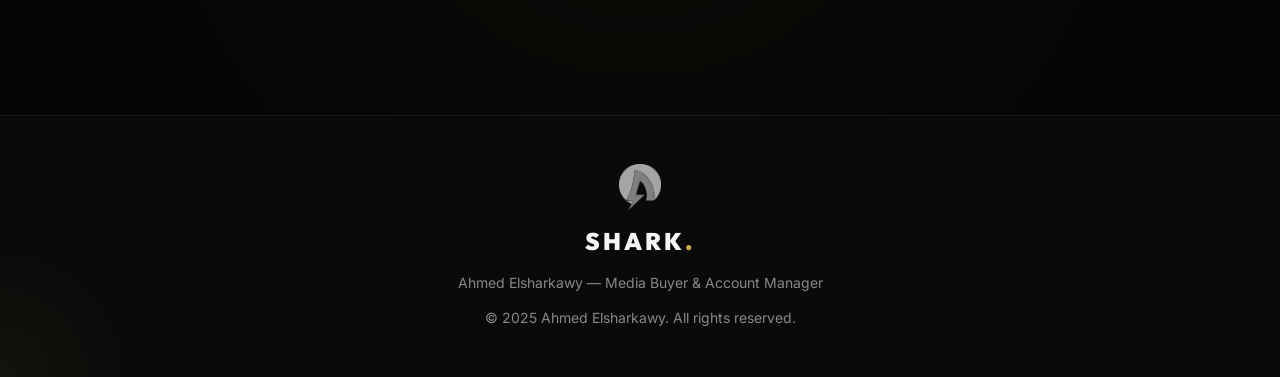
==== commit 5e505c2f: "Add month-over-month delta badges to results grid" ====
--- a/index.html
+++ b/index.html
@@ -214,21 +214,25 @@
           <div class="result-num"><span class="result-highlight">2.32M+</span><span class="result-unit">EGP</span></div>
           <div class="result-label">Total Omnichannel Revenue Generated</div>
           <div class="result-desc">Real purchase conversion value across 5 accounts — scaling budgets and optimizing sales campaigns across both Meta and TikTok ecosystems.</div>
+          <span class="result-delta">↑ +270K EGP vs. last month</span>
         </div>
         <div class="result-card">
           <div class="result-num"><span class="result-big">6.60x</span></div>
           <div class="result-label">Blended ROAS</div>
           <div class="result-desc">Combined Return On Ad Spend across both platforms. Generating over 6 EGP back for every 1 EGP spent globally.</div>
+          <span class="result-delta">↑ +0.10x vs. last month</span>
         </div>
         <div class="result-card">
           <div class="result-num"><span class="result-big">350K+</span><span class="result-unit" style="font-size:16px">EGP</span></div>
           <div class="result-label">Total Ad Spend Managed</div>
           <div class="result-desc">Across 5 accounts — all planned, launched, monitored, and optimized independently across Meta & TikTok.</div>
+          <span class="result-delta">↑ +43K EGP vs. last month</span>
         </div>
         <div class="result-card">
           <div class="result-num"><span class="result-big">+182%</span></div>
           <div class="result-label">AOV Scaled</div>
           <div class="result-desc">Average Order Value scaled across 3,800+ tracked purchases through strategic offer structuring, upsells, and funnel optimization.</div>
+          <span class="result-delta">↑ +14% vs. last month</span>
         </div>
         <div class="result-card">
           <div class="result-num"><span class="result-big">2.49%</span></div>
@@ -239,6 +243,7 @@
           <div class="result-num"><span class="result-big">123K+</span></div>
           <div class="result-label">Total Link Clicks</div>
           <div class="result-desc">Over 123,000 highly qualified shoppers driven directly to product pages through data-driven creative testing.</div>
+          <span class="result-delta">↑ +11K vs. last month</span>
         </div>
         <div class="result-card result-card-wide">
           <div class="result-metrics">
--- a/style.css
+++ b/style.css
@@ -518,6 +518,21 @@
   color: var(--text-muted);
   font-family: var(--font-body);
   line-height: 1.7;
+}
+.result-delta {
+  display: inline-flex;
+  align-items: center;
+  gap: 4px;
+  margin-top: 10px;
+  font-size: 11px;
+  font-weight: 700;
+  font-family: var(--font-body);
+  color: #2ecc71;
+  background: rgba(46, 204, 113, 0.08);
+  border: 1px solid rgba(46, 204, 113, 0.2);
+  padding: 3px 10px;
+  border-radius: 100px;
+  letter-spacing: 0.5px;
 }
 .result-metrics { padding: 8px 0; }
 .metric-label {
